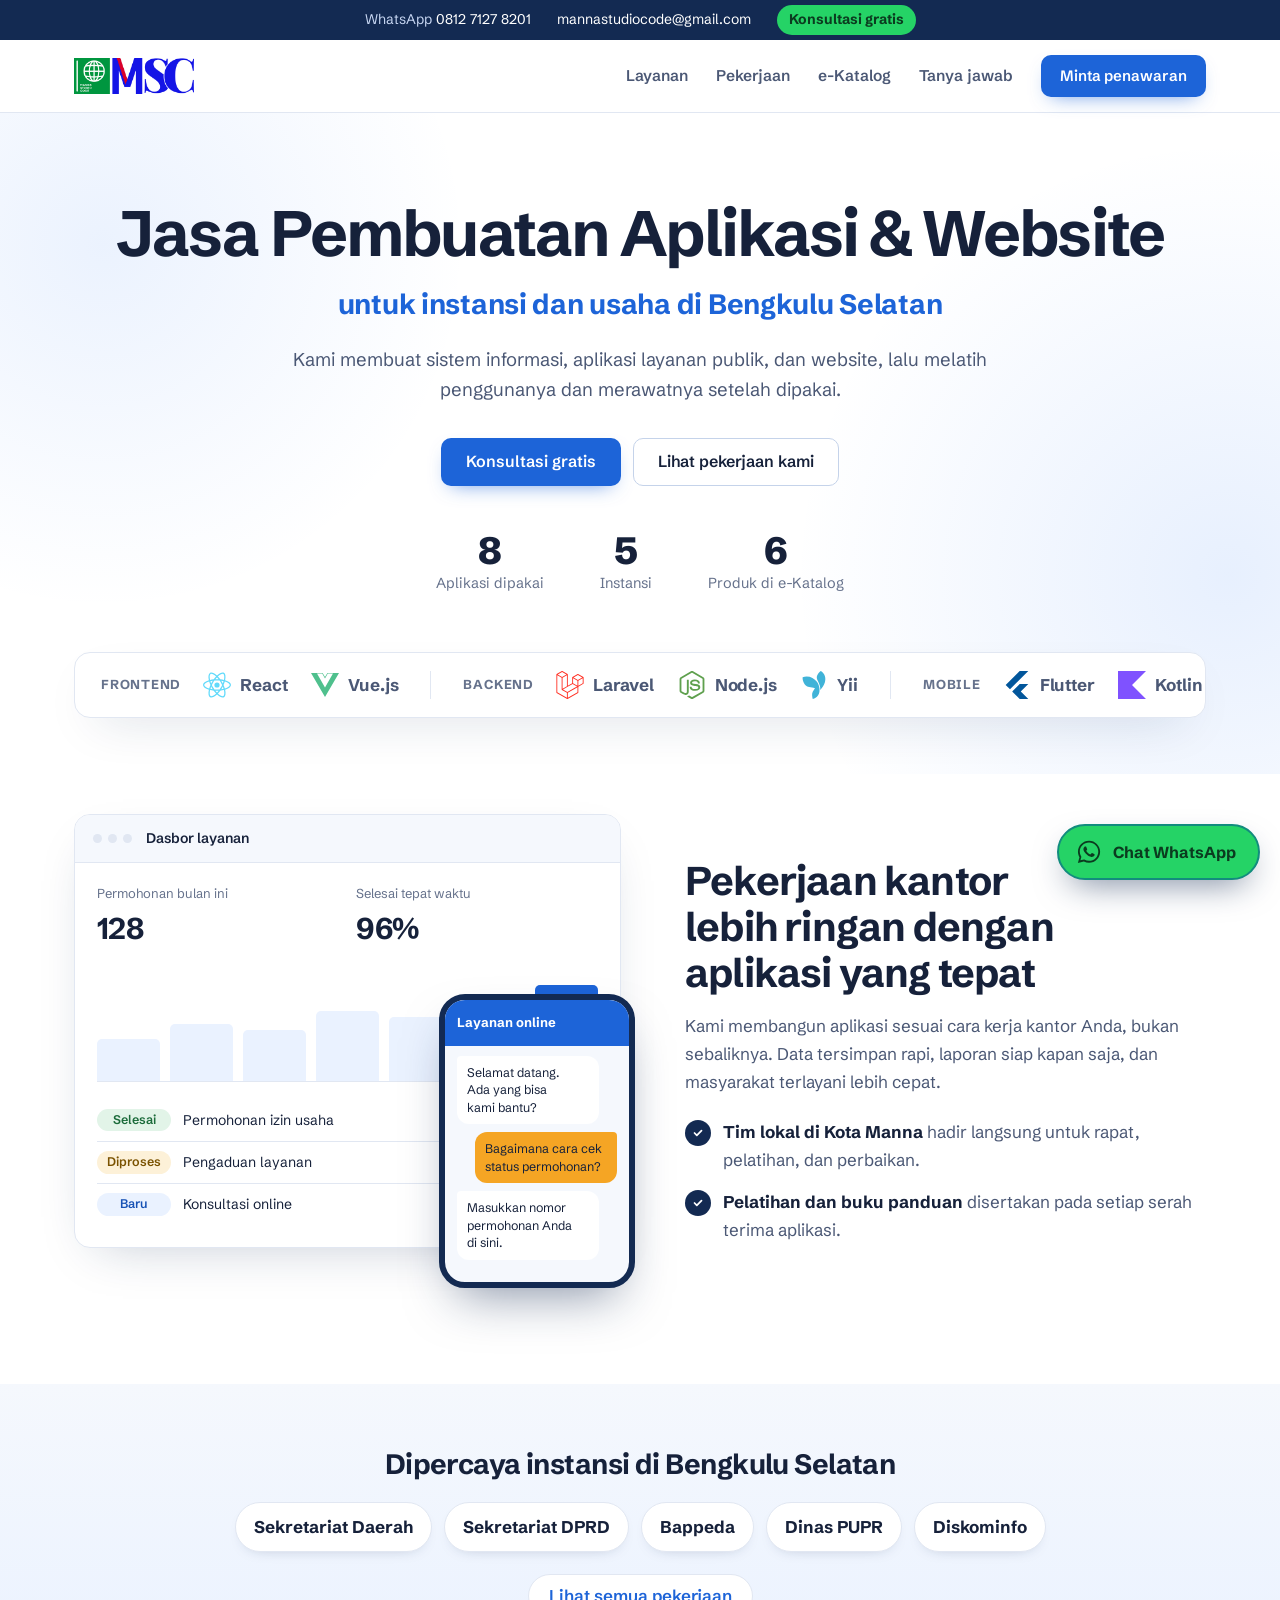
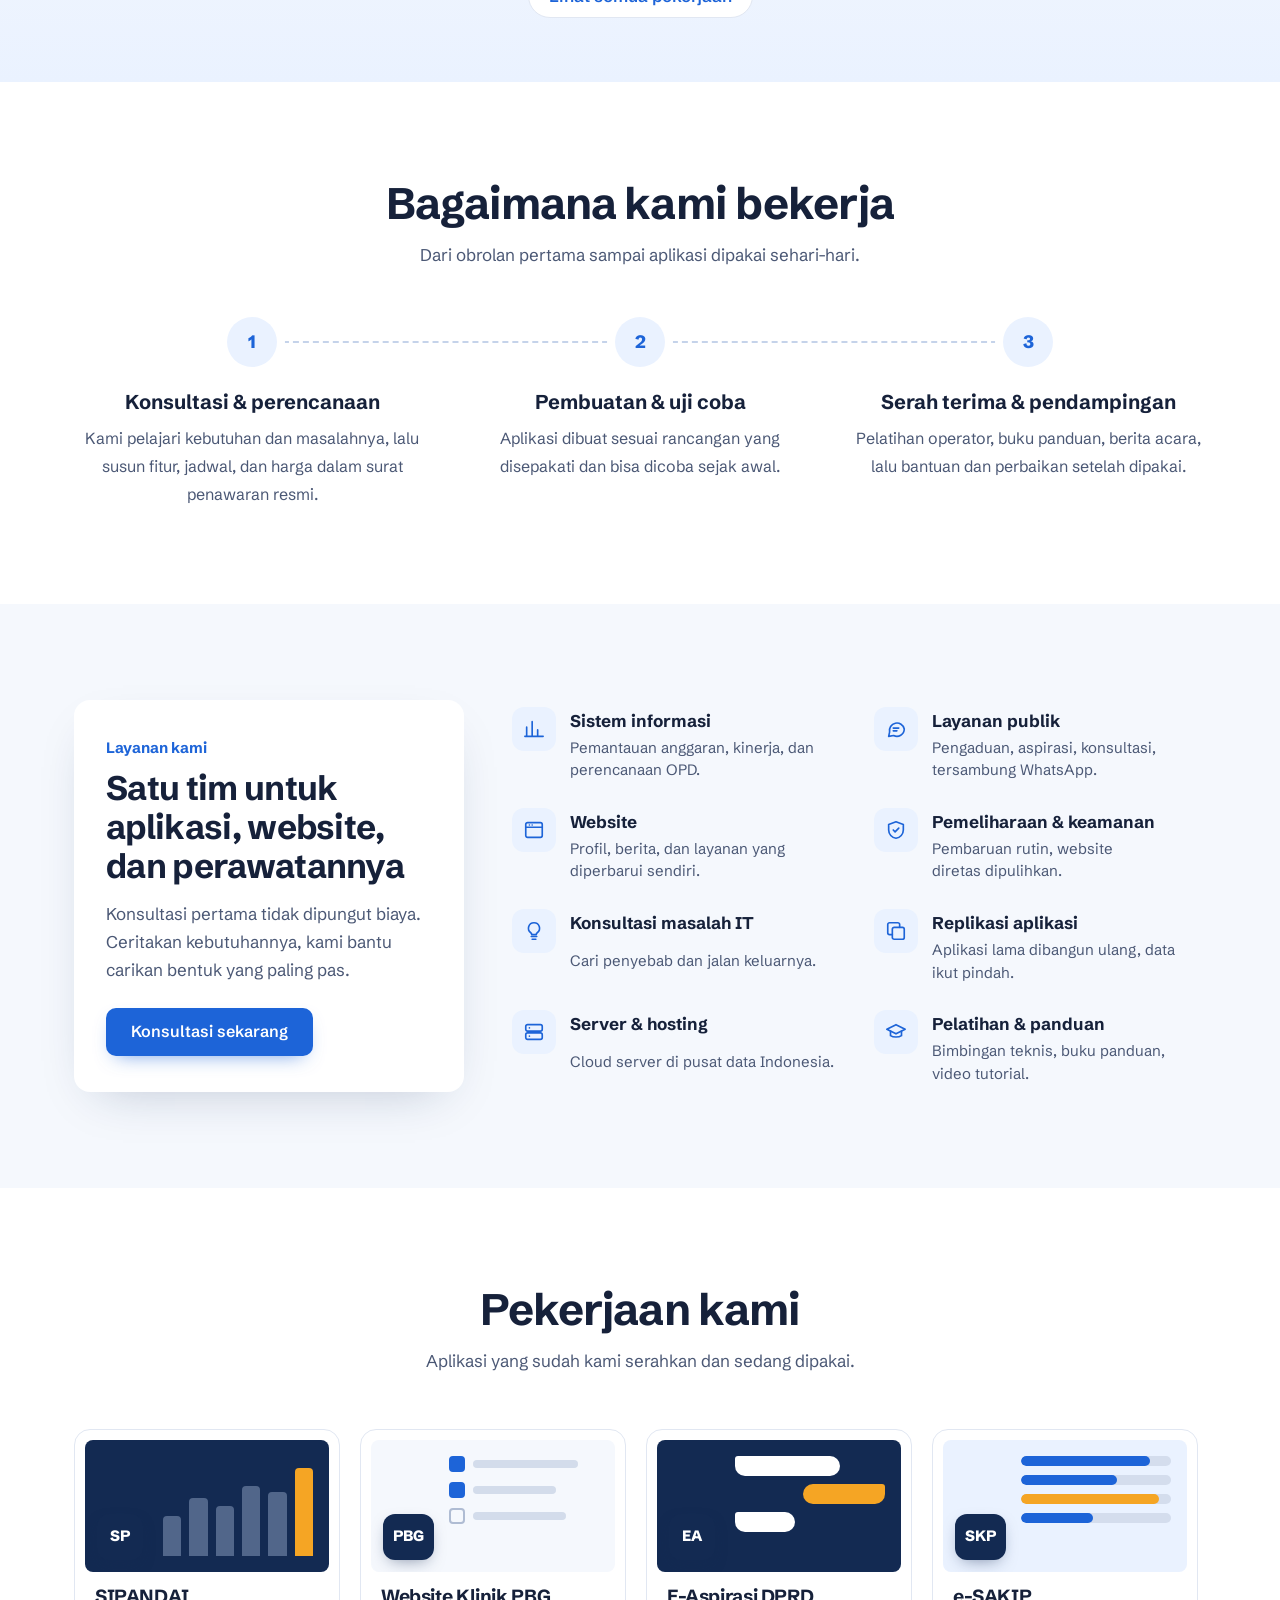
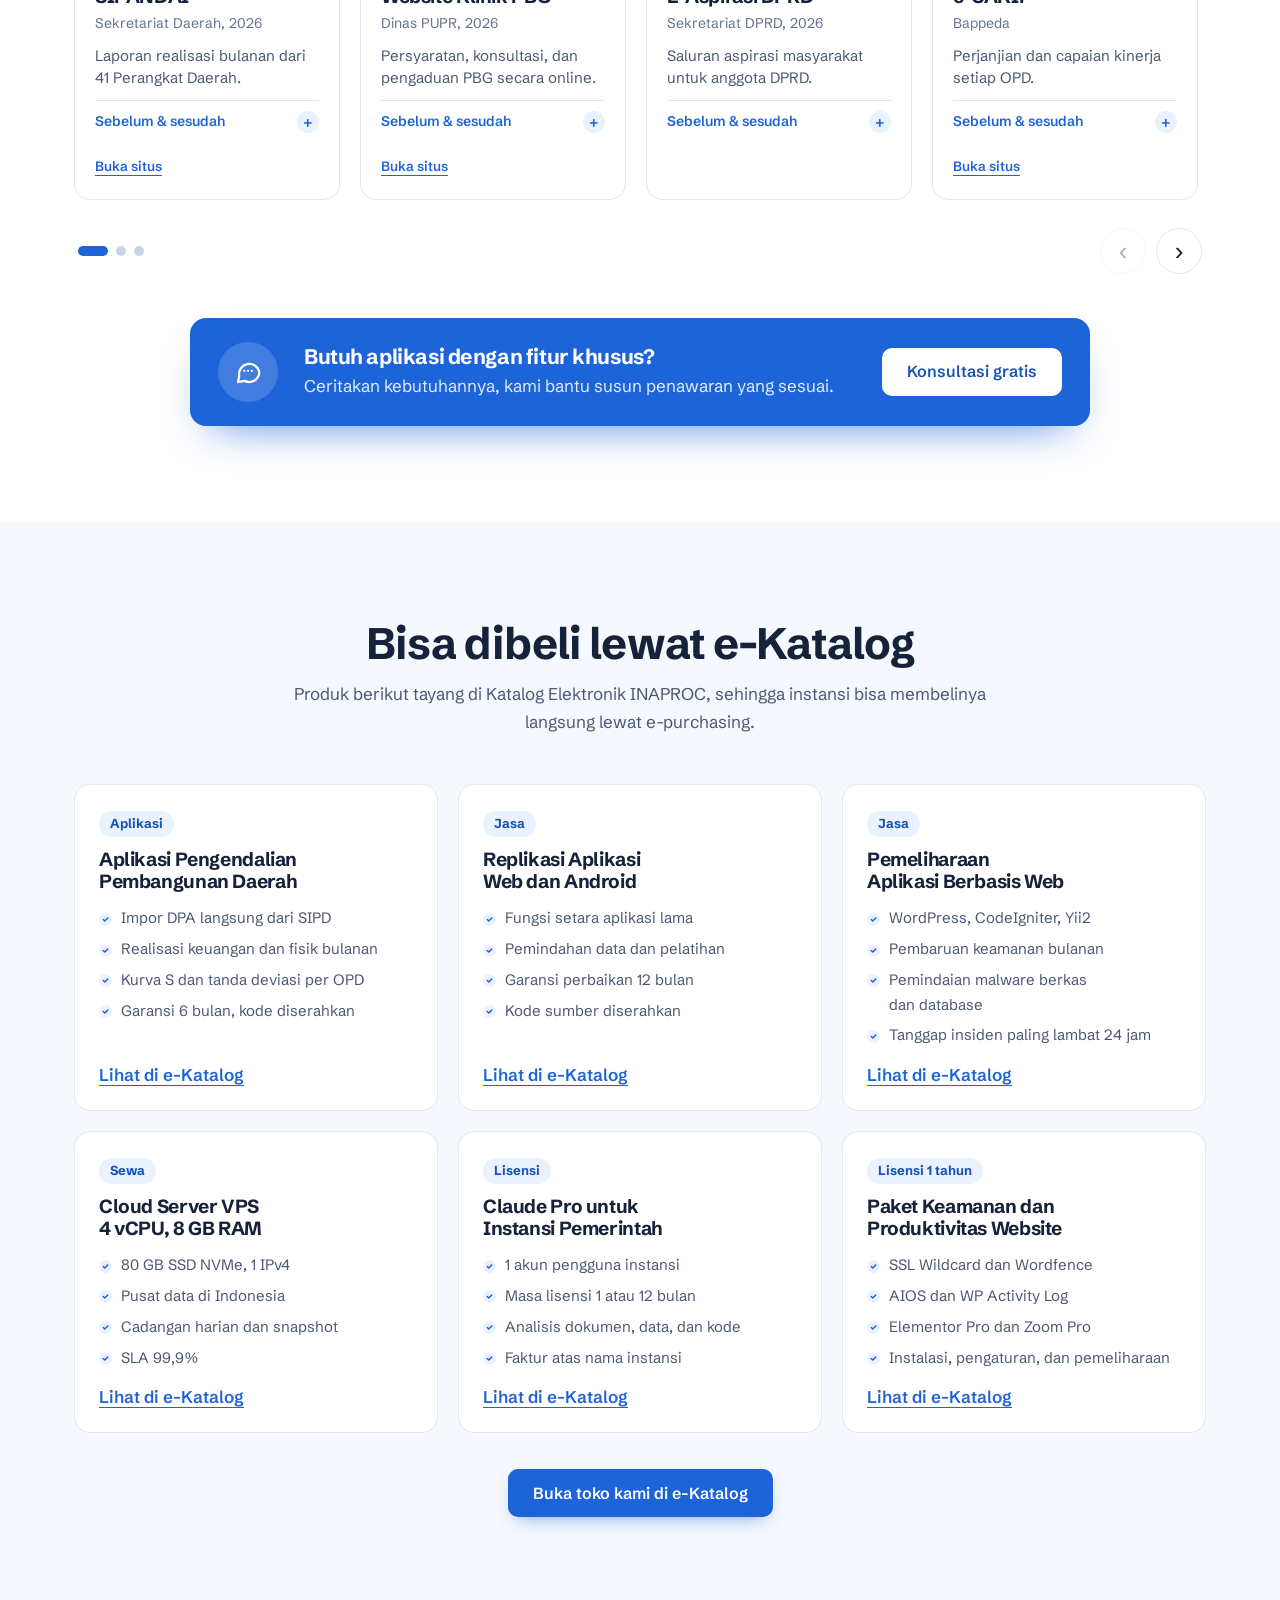
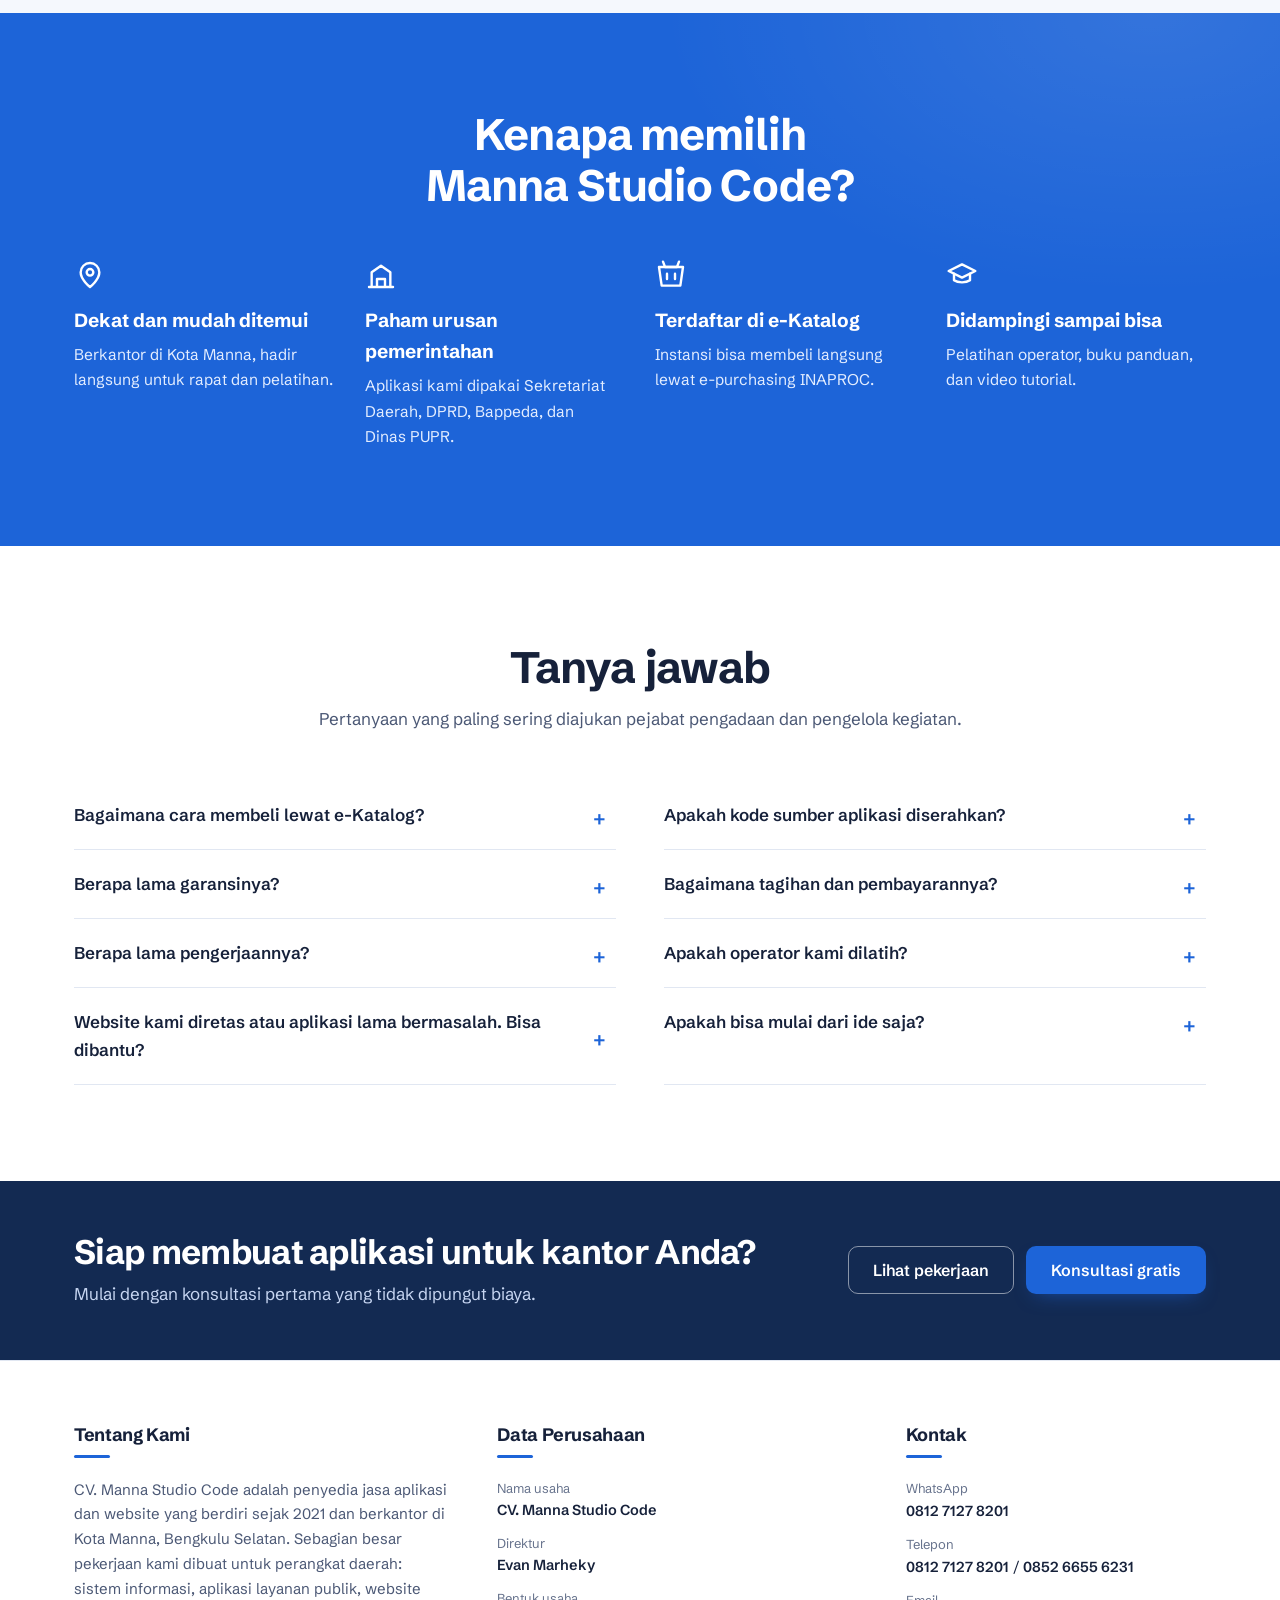
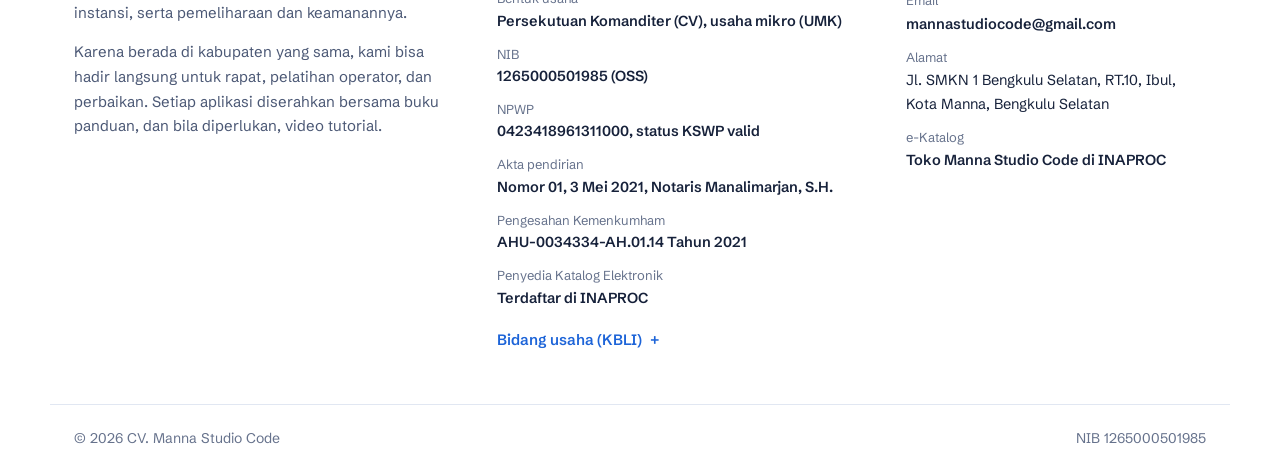
==== index.html @ 0a4e3dde "Carousel pekerjaan: titik penanda, tombol di bawah, geser otomatis Scrollbar disembunyikan; berhenti" ====
<!DOCTYPE html>
<html lang="id">
<head>
  <meta charset="utf-8">
  <meta name="viewport" content="width=device-width, initial-scale=1">
  <title>Jasa Aplikasi &amp; Website Bengkulu Selatan | Manna Studio Code</title>
  <meta name="description" content="Jasa pembuatan aplikasi, sistem informasi, dan website untuk instansi dan usaha di Bengkulu Selatan. Tim lokal Kota Manna, konsultasi pertama gratis.">
  <link rel="canonical" href="https://mannastudiocode-gif.github.io/manna-studio-code/">
  <meta name="theme-color" content="#FFFFFF">
  <link rel="icon" href="assets/msc-logo-400.png">
  <meta property="og:type" content="website">
  <meta property="og:locale" content="id_ID">
  <meta property="og:site_name" content="CV. Manna Studio Code">
  <meta property="og:title" content="Jasa Aplikasi &amp; Website Bengkulu Selatan | Manna Studio Code">
  <meta property="og:description" content="Aplikasi, sistem informasi, dan website untuk instansi dan usaha di Bengkulu Selatan. Konsultasi pertama gratis lewat WhatsApp.">
  <meta property="og:url" content="https://mannastudiocode-gif.github.io/manna-studio-code/">
  <meta property="og:image" content="https://mannastudiocode-gif.github.io/manna-studio-code/assets/msc-logo-og.png">
  <meta property="og:image:width" content="1200">
  <meta property="og:image:height" content="630">
  <meta name="twitter:card" content="summary_large_image">
  <script type="application/ld+json">
  {
    "@context": "https://schema.org",
    "@type": "ProfessionalService",
    "name": "CV. Manna Studio Code",
    "description": "Jasa pembuatan aplikasi, sistem informasi, dan website untuk instansi dan usaha.",
    "url": "https://mannastudiocode-gif.github.io/manna-studio-code/",
    "logo": "https://mannastudiocode-gif.github.io/manna-studio-code/assets/msc-logo-400.png",
    "image": "https://mannastudiocode-gif.github.io/manna-studio-code/assets/msc-logo-og.png",
    "telephone": ["+62-812-7127-8201", "+62-852-6655-6231"],
    "email": "mannastudiocode@gmail.com",
    "address": {
      "@type": "PostalAddress",
      "streetAddress": "Jl. SMKN 1 Bengkulu Selatan, RT.10, Ibul",
      "addressLocality": "Kota Manna",
      "addressRegion": "Bengkulu",
      "addressCountry": "ID"
    },
    "areaServed": [
      { "@type": "AdministrativeArea", "name": "Kabupaten Bengkulu Selatan" },
      { "@type": "AdministrativeArea", "name": "Provinsi Bengkulu" }
    ],
    "knowsAbout": ["Sistem informasi pemerintahan", "Aplikasi layanan publik", "Pembuatan website"],
    "sameAs": ["https://katalog.inaproc.id/manna-studio-code"]
  }
  </script>
  <link rel="preconnect" href="https://fonts.googleapis.com">
  <link rel="preconnect" href="https://fonts.gstatic.com" crossorigin>
  <link href="https://fonts.googleapis.com/css2?family=Schibsted+Grotesk:wght@400;500;600;700;800&display=swap" rel="stylesheet">
  <link rel="stylesheet" href="css/site.css">
</head>
<body>
</head>
<body>
<a class="skip" href="#isi">Langsung ke isi</a>

<!-- Bilah atas -->
<div class="bilah">
  <div class="wrap bilah-in">
    <span>WhatsApp <a href="https://wa.me/6281271278201" target="_blank" rel="noopener">0812 7127 8201</a></span>
    <span class="bilah-email"><a href="mailto:mannastudiocode@gmail.com">mannastudiocode@gmail.com</a></span>
    <a class="bilah-cta ajak-wa" href="https://wa.me/6281271278201" target="_blank" rel="noopener">Konsultasi gratis</a>
  </div>
</div>

<header class="nav">
  <div class="wrap nav-in">
    <a href="#" class="brand" aria-label="Manna Studio Code, ke atas">
      <img src="assets/msc-logo-400.png" alt="" width="400" height="120" fetchpriority="high">
    </a>
    <button class="menu-btn" aria-label="Buka menu" aria-expanded="false">Menu</button>
    <nav class="links" aria-label="Utama">
      <a href="#layanan">Layanan</a>
      <a href="#pekerjaan">Pekerjaan</a>
      <a href="#katalog">e-Katalog</a>
      <a href="#tanya-jawab">Tanya jawab</a>
      <a href="https://wa.me/6281271278201" target="_blank" rel="noopener" class="btn btn-biru btn-kecil ajak-wa">Minta penawaran</a>
    </nav>
  </div>
</header>

<main id="isi">
  <!-- Pembuka -->
  <section class="hero">
    <div class="wrap hero-in">
      <h1>Jasa Pembuatan Aplikasi &amp; Website</h1>
      <p class="hero-sub">untuk instansi dan usaha di Bengkulu Selatan</p>
      <p class="lead">Kami membuat sistem informasi, aplikasi layanan publik, dan website, lalu melatih penggunanya dan merawatnya setelah dipakai.</p>
      <div class="cta">
        <a class="btn btn-biru ajak-wa" href="https://wa.me/6281271278201" target="_blank" rel="noopener">Konsultasi gratis</a>
        <a class="btn btn-garis" href="#pekerjaan">Lihat pekerjaan kami</a>
      </div>
      <dl class="angka" id="angka" aria-label="Ringkasan pekerjaan"></dl>
    </div>
    <div class="wrap">
      <div class="teknologi" aria-label="Teknologi yang kami pakai">
        <div class="tek-grup">
          <p>Frontend</p>
          <ul><li><svg viewBox="0 0 24 24" aria-hidden="true" fill="#61DAFB"><path d="M14.23 12.004a2.236 2.236 0 0 1-2.235 2.236 2.236 2.236 0 0 1-2.236-2.236 2.236 2.236 0 0 1 2.235-2.236 2.236 2.236 0 0 1 2.236 2.236zm2.648-10.69c-1.346 0-3.107.96-4.888 2.622-1.78-1.653-3.542-2.602-4.887-2.602-.41 0-.783.093-1.106.278-1.375.793-1.683 3.264-.973 6.365C1.98 8.917 0 10.42 0 12.004c0 1.59 1.99 3.097 5.043 4.03-.704 3.113-.39 5.588.988 6.38.32.187.69.275 1.102.275 1.345 0 3.107-.96 4.888-2.624 1.78 1.654 3.542 2.603 4.887 2.603.41 0 .783-.09 1.106-.275 1.374-.792 1.683-3.263.973-6.365C22.02 15.096 24 13.59 24 12.004c0-1.59-1.99-3.097-5.043-4.032.704-3.11.39-5.587-.988-6.38-.318-.184-.688-.277-1.092-.278zm-.005 1.09v.006c.225 0 .406.044.558.127.666.382.955 1.835.73 3.704-.054.46-.142.945-.25 1.44-.96-.236-2.006-.417-3.107-.534-.66-.905-1.345-1.727-2.035-2.447 1.592-1.48 3.087-2.292 4.105-2.295zm-9.77.02c1.012 0 2.514.808 4.11 2.28-.686.72-1.37 1.537-2.02 2.442-1.107.117-2.154.298-3.113.538-.112-.49-.195-.964-.254-1.42-.23-1.868.054-3.32.714-3.707.19-.09.4-.127.563-.132zm4.882 3.05c.455.468.91.992 1.36 1.564-.44-.02-.89-.034-1.345-.034-.46 0-.915.01-1.36.034.44-.572.895-1.096 1.345-1.565zM12 8.1c.74 0 1.477.034 2.202.093.406.582.802 1.203 1.183 1.86.372.64.71 1.29 1.018 1.946-.308.655-.646 1.31-1.013 1.95-.38.66-.773 1.288-1.18 1.87-.728.063-1.466.098-2.21.098-.74 0-1.477-.035-2.202-.093-.406-.582-.802-1.204-1.183-1.86-.372-.64-.71-1.29-1.018-1.946.303-.657.646-1.313 1.013-1.954.38-.66.773-1.286 1.18-1.868.728-.064 1.466-.098 2.21-.098zm-3.635.254c-.24.377-.48.763-.704 1.16-.225.39-.435.782-.635 1.174-.265-.656-.49-1.31-.676-1.947.64-.15 1.315-.283 2.015-.386zm7.26 0c.695.103 1.365.23 2.006.387-.18.632-.405 1.282-.66 1.933-.2-.39-.41-.783-.64-1.174-.225-.392-.465-.774-.705-1.146zm3.063.675c.484.15.944.317 1.375.498 1.732.74 2.852 1.708 2.852 2.476-.005.768-1.125 1.74-2.857 2.475-.42.18-.88.342-1.355.493-.28-.958-.646-1.956-1.1-2.98.45-1.017.81-2.01 1.085-2.964zm-13.395.004c.278.96.645 1.957 1.1 2.98-.45 1.017-.812 2.01-1.086 2.964-.484-.15-.944-.318-1.37-.5-1.732-.737-2.852-1.706-2.852-2.474 0-.768 1.12-1.742 2.852-2.476.42-.18.88-.342 1.356-.494zm11.678 4.28c.265.657.49 1.312.676 1.948-.64.157-1.316.29-2.016.39.24-.375.48-.762.705-1.158.225-.39.435-.788.636-1.18zm-9.945.02c.2.392.41.783.64 1.175.23.39.465.772.705 1.143-.695-.102-1.365-.23-2.006-.386.18-.63.406-1.282.66-1.933zM17.92 16.32c.112.493.2.968.254 1.423.23 1.868-.054 3.32-.714 3.708-.147.09-.338.128-.563.128-1.012 0-2.514-.807-4.11-2.28.686-.72 1.37-1.536 2.02-2.44 1.107-.118 2.154-.3 3.113-.54zm-11.83.01c.96.234 2.006.415 3.107.532.66.905 1.345 1.727 2.035 2.446-1.595 1.483-3.092 2.295-4.11 2.295-.22-.005-.406-.05-.553-.132-.666-.38-.955-1.834-.73-3.703.054-.46.142-.944.25-1.438zm4.56.64c.44.02.89.034 1.345.034.46 0 .915-.01 1.36-.034-.44.572-.895 1.095-1.345 1.565-.455-.47-.91-.993-1.36-1.565z"/></svg><span>React</span></li><li><svg viewBox="0 0 24 24" aria-hidden="true" fill="#4FC08D"><path d="M24,1.61H14.06L12,5.16,9.94,1.61H0L12,22.39ZM12,14.08,5.16,2.23H9.59L12,6.41l2.41-4.18h4.43Z"/></svg><span>Vue.js</span></li></ul>
        </div>
        <div class="tek-grup">
          <p>Backend</p>
          <ul><li><svg viewBox="0 0 24 24" aria-hidden="true" fill="#FF2D20"><path d="M23.642 5.43a.364.364 0 01.014.1v5.149c0 .135-.073.26-.189.326l-4.323 2.49v4.934a.378.378 0 01-.188.326L9.93 23.949a.316.316 0 01-.066.027c-.008.002-.016.008-.024.01a.348.348 0 01-.192 0c-.011-.002-.02-.008-.03-.012-.02-.008-.042-.014-.062-.025L.533 18.755a.376.376 0 01-.189-.326V2.974c0-.033.005-.066.014-.098.003-.012.01-.02.014-.032a.369.369 0 01.023-.058c.004-.013.015-.022.023-.033l.033-.045c.012-.01.025-.018.037-.027.014-.012.027-.024.041-.034H.53L5.043.05a.375.375 0 01.375 0L9.93 2.647h.002c.015.01.027.021.04.033l.038.027c.013.014.02.03.033.045.008.011.02.021.025.033.01.02.017.038.024.058.003.011.01.021.013.032.01.031.014.064.014.098v9.652l3.76-2.164V5.527c0-.033.004-.066.013-.098.003-.01.01-.02.013-.032a.487.487 0 01.024-.059c.007-.012.018-.02.025-.033.012-.015.021-.03.033-.043.012-.012.025-.02.037-.028.014-.01.026-.023.041-.032h.001l4.513-2.598a.375.375 0 01.375 0l4.513 2.598c.016.01.027.021.042.031.012.01.025.018.036.028.013.014.022.03.034.044.008.012.019.021.024.033.011.02.018.04.024.06.006.01.012.021.015.032zm-.74 5.032V6.179l-1.578.908-2.182 1.256v4.283zm-4.51 7.75v-4.287l-2.147 1.225-6.126 3.498v4.325zM1.093 3.624v14.588l8.273 4.761v-4.325l-4.322-2.445-.002-.003H5.04c-.014-.01-.025-.021-.04-.031-.011-.01-.024-.018-.035-.027l-.001-.002c-.013-.012-.021-.025-.031-.04-.01-.011-.021-.022-.028-.036h-.002c-.008-.014-.013-.031-.02-.047-.006-.016-.014-.027-.018-.043a.49.49 0 01-.008-.057c-.002-.014-.006-.027-.006-.041V5.789l-2.18-1.257zM5.23.81L1.47 2.974l3.76 2.164 3.758-2.164zm1.956 13.505l2.182-1.256V3.624l-1.58.91-2.182 1.255v9.435zm11.581-10.95l-3.76 2.163 3.76 2.163 3.759-2.164zm-.376 4.978L16.21 7.087 14.63 6.18v4.283l2.182 1.256 1.58.908zm-8.65 9.654l5.514-3.148 2.756-1.572-3.757-2.163-4.323 2.489-3.941 2.27z"/></svg><span>Laravel</span></li><li><svg viewBox="0 0 24 24" aria-hidden="true" fill="#5FA04E"><path d="M11.998,24c-0.321,0-0.641-0.084-0.922-0.247l-2.936-1.737c-0.438-0.245-0.224-0.332-0.08-0.383 c0.585-0.203,0.703-0.25,1.328-0.604c0.065-0.037,0.151-0.023,0.218,0.017l2.256,1.339c0.082,0.045,0.197,0.045,0.272,0l8.795-5.076 c0.082-0.047,0.134-0.141,0.134-0.238V6.921c0-0.099-0.053-0.192-0.137-0.242l-8.791-5.072c-0.081-0.047-0.189-0.047-0.271,0 L3.075,6.68C2.99,6.729,2.936,6.825,2.936,6.921v10.15c0,0.097,0.054,0.189,0.139,0.235l2.409,1.392 c1.307,0.654,2.108-0.116,2.108-0.89V7.787c0-0.142,0.114-0.253,0.256-0.253h1.115c0.139,0,0.255,0.112,0.255,0.253v10.021 c0,1.745-0.95,2.745-2.604,2.745c-0.508,0-0.909,0-2.026-0.551L2.28,18.675c-0.57-0.329-0.922-0.945-0.922-1.604V6.921 c0-0.659,0.353-1.275,0.922-1.603l8.795-5.082c0.557-0.315,1.296-0.315,1.848,0l8.794,5.082c0.57,0.329,0.924,0.944,0.924,1.603 v10.15c0,0.659-0.354,1.273-0.924,1.604l-8.794,5.078C12.643,23.916,12.324,24,11.998,24z M19.099,13.993 c0-1.9-1.284-2.406-3.987-2.763c-2.731-0.361-3.009-0.548-3.009-1.187c0-0.528,0.235-1.233,2.258-1.233 c1.807,0,2.473,0.389,2.747,1.607c0.024,0.115,0.129,0.199,0.247,0.199h1.141c0.071,0,0.138-0.031,0.186-0.081 c0.048-0.054,0.074-0.123,0.067-0.196c-0.177-2.098-1.571-3.076-4.388-3.076c-2.508,0-4.004,1.058-4.004,2.833 c0,1.925,1.488,2.457,3.895,2.695c2.88,0.282,3.103,0.703,3.103,1.269c0,0.983-0.789,1.402-2.642,1.402 c-2.327,0-2.839-0.584-3.011-1.742c-0.02-0.124-0.126-0.215-0.253-0.215h-1.137c-0.141,0-0.254,0.112-0.254,0.253 c0,1.482,0.806,3.248,4.655,3.248C17.501,17.007,19.099,15.91,19.099,13.993z"/></svg><span>Node.js</span></li><li><svg viewBox="0 0 24 24" aria-hidden="true" fill="#40B3D8"><path d="M17.8797 0c-.8433.5448-1.8054 1.509-2.3626 2.3403-1.1685 1.7424-1.4392 2.9943-.8005 4.8628.2165.6336.5761 1.2934.8362 1.873 1.0218 2.2778 2.0625 4.3279 1.8107 7.285 2.1603-2.7611 3.0147-3.8864 3.9253-6.57C22.54 6.1032 21.282 2.1322 17.8798 0M5.6417 4.6556c-1.1433.01-2.2877.2206-3.3819.6593-.2107 2.6576 1.0216 7.2303 5.5165 8.5057 1.8172.559 3.2721.4139 5.0555.8988v.0002c-.5755 1.016-1.4105 1.988-1.9082 2.9732-.4934.9764-.585 1.9434-.5391 3.0428.0462 1.1054.3017 2.1896.547 3.2644.9242-.1994 1.7287-.5405 2.4247-.9767 1.8315-1.1483 2.9383-2.9849 3.2528-4.9635 0 0 .0085-.0674.0153-.1245 0 .0057.0005.0114.0003.0171l.0054-.0617c.0003-.0049.0007-.004.001-.009.0055-.0583.0089-.1053.0137-.1605.0108-.123.0218-.2471.03-.3564.0023-.0285.0035-.0521.0055-.0797.0085-.1166.0171-.2335.023-.3358l.0014-.0338.0003-.003c.0006-.0115.0006-.0204.0013-.0318a15 15 0 0 0 .0147-.34c.003-.1062.005-.2063.0052-.2979l-.0002-.0115v-.0058a9 9 0 0 0-.0139-.5081c-.0088-.158-.0207-.3053-.0325-.4612-.081-1.0689-.2939-1.9498-.5285-2.6617a12 12 0 0 0-.1782-.5023v-.0002c-.179-.4714-.3545-.8502-.4805-1.1447a7.4 7.4 0 0 0-.2747-.5688 10 10 0 0 0-.1423-.2573c-.233-.407-.4347-.6938-.435-.6931l-.1231-.1832c-2.0257-2.8436-5.4458-4.6194-8.8755-4.5893"/></svg><span>Yii</span></li></ul>
        </div>
        <div class="tek-grup">
          <p>Mobile</p>
          <ul><li><svg viewBox="0 0 24 24" aria-hidden="true" fill="#02569B"><path d="M14.314 0L2.3 12 6 15.7 21.684.013h-7.357zm.014 11.072L7.857 17.53l6.47 6.47H21.7l-6.46-6.468 6.46-6.46h-7.37z"/></svg><span>Flutter</span></li><li><svg viewBox="0 0 24 24" aria-hidden="true" fill="#7F52FF"><path d="M24 24H0V0h24L12 12Z"/></svg><span>Kotlin</span></li></ul>
        </div>
      </div>
    </div>
  </section>

  <!-- Pengantar dua kolom -->
  <section class="sec pengantar">
    <div class="wrap pengantar-in">
      <figure class="ilus" aria-label="Ilustrasi tampilan aplikasi: dasbor di komputer dan layanan percakapan di ponsel">
        <div class="layar" aria-hidden="true">
          <div class="layar-atas"><span class="titik3"><i></i><i></i><i></i></span><span>Dasbor layanan</span></div>
          <div class="layar-isi">
            <div class="mini-angka">
              <div><small>Permohonan bulan ini</small><b>128</b></div>
              <div><small>Selesai tepat waktu</small><b>96%</b></div>
            </div>
            <div class="batang"><span style="--h:38%"></span><span style="--h:52%"></span><span style="--h:46%"></span><span style="--h:64%"></span><span style="--h:58%"></span><span style="--h:76%"></span><span class="aktif" style="--h:88%"></span></div>
            <ul class="daftar">
              <li><em class="ok">Selesai</em><span>Permohonan izin usaha</span></li>
              <li><em class="proses">Diproses</em><span>Pengaduan layanan</span></li>
              <li><em class="baru">Baru</em><span>Konsultasi online</span></li>
            </ul>
          </div>
        </div>
        <div class="hp" aria-hidden="true">
          <div class="hp-atas">Layanan online</div>
          <p class="gel gel-kiri">Selamat datang. Ada yang bisa kami bantu?</p>
          <p class="gel gel-kanan">Bagaimana cara cek status permohonan?</p>
          <p class="gel gel-kiri">Masukkan nomor permohonan Anda di sini.</p>
        </div>
      </figure>
      <div>
        <h2>Pekerjaan kantor lebih ringan dengan aplikasi yang tepat</h2>
        <p>Kami membangun aplikasi sesuai cara kerja kantor Anda, bukan sebaliknya. Data tersimpan rapi, laporan siap kapan saja, dan masyarakat terlayani lebih cepat.</p>
        <ul class="centang">
          <li><b>Tim lokal di Kota Manna</b> hadir langsung untuk rapat, pelatihan, dan perbaikan.</li>
          <li><b>Pelatihan dan buku panduan</b> disertakan pada setiap serah terima aplikasi.</li>
        </ul>
      </div>
    </div>
  </section>

  <!-- Klien -->
  <section class="klien" aria-labelledby="klien-judul">
    <div class="wrap klien-in">
      <h2 id="klien-judul">Dipercaya instansi di Bengkulu Selatan</h2>
      <ul id="klien-list"><li>Memuat…</li></ul>
      <a class="pil-tautan" href="#pekerjaan">Lihat semua pekerjaan</a>
    </div>
  </section>

  <!-- Proses -->
  <section class="sec">
    <div class="wrap">
      <div class="judul-tengah">
        <h2>Bagaimana kami bekerja</h2>
        <p>Dari obrolan pertama sampai aplikasi dipakai sehari-hari.</p>
      </div>
      <ol class="langkah">
        <li><b>Konsultasi &amp; perencanaan</b><span>Kami pelajari kebutuhan dan masalahnya, lalu susun fitur, jadwal, dan harga dalam surat penawaran resmi.</span></li>
        <li><b>Pembuatan &amp; uji coba</b><span>Aplikasi dibuat sesuai rancangan yang disepakati dan bisa dicoba sejak awal.</span></li>
        <li><b>Serah terima &amp; pendampingan</b><span>Pelatihan operator, buku panduan, berita acara, lalu bantuan dan perbaikan setelah dipakai.</span></li>
      </ol>
    </div>
  </section>

  <!-- Layanan -->
  <section id="layanan" class="sec sec-kabut">
    <div class="wrap layanan-in">
      <div class="layanan-kartu">
        <p class="kecil">Layanan kami</p>
        <h2>Satu tim untuk aplikasi, website, dan perawatannya</h2>
        <p>Konsultasi pertama tidak dipungut biaya. Ceritakan kebutuhannya, kami bantu carikan bentuk yang paling pas.</p>
        <a class="btn btn-biru ajak-wa" href="https://wa.me/6281271278201" target="_blank" rel="noopener">Konsultasi sekarang</a>
      </div>
      <ul class="layanan-grid">
        <li><span class="ikon"><svg viewBox="0 0 24 24" fill="none" stroke="currentColor" stroke-width="1.8" stroke-linecap="round" stroke-linejoin="round" aria-hidden="true"><path d="M4 20V10M10 20V4M16 20v-7M22 20H2"/></svg></span><b>Sistem informasi</b><span>Pemantauan anggaran, kinerja, dan perencanaan OPD.</span></li>
        <li><span class="ikon"><svg viewBox="0 0 24 24" fill="none" stroke="currentColor" stroke-width="1.8" stroke-linecap="round" stroke-linejoin="round" aria-hidden="true"><path d="M21 12a8 8 0 0 1-11.6 7.1L4 20l1-4.6A8 8 0 1 1 21 12z"/><path d="M9 11h6M9 14h4"/></svg></span><b>Layanan publik</b><span>Pengaduan, aspirasi, konsultasi, tersambung WhatsApp.</span></li>
        <li><span class="ikon"><svg viewBox="0 0 24 24" fill="none" stroke="currentColor" stroke-width="1.8" stroke-linecap="round" stroke-linejoin="round" aria-hidden="true"><rect x="3" y="4" width="18" height="16" rx="2"/><path d="M3 9h18M7 6.5h.01M10 6.5h.01"/></svg></span><b>Website</b><span>Profil, berita, dan layanan yang diperbarui sendiri.</span></li>
        <li><span class="ikon"><svg viewBox="0 0 24 24" fill="none" stroke="currentColor" stroke-width="1.8" stroke-linecap="round" stroke-linejoin="round" aria-hidden="true"><path d="M12 3l8 3v6c0 4.6-3.4 8.3-8 9-4.6-.7-8-4.4-8-9V6z"/><path d="M9 12l2 2 4-4"/></svg></span><b>Pemeliharaan &amp; keamanan</b><span>Pembaruan rutin, website diretas dipulihkan.</span></li>
        <li><span class="ikon"><svg viewBox="0 0 24 24" fill="none" stroke="currentColor" stroke-width="1.8" stroke-linecap="round" stroke-linejoin="round" aria-hidden="true"><path d="M9 18h6M10 21h4"/><path d="M12 3a6 6 0 0 0-3.5 10.9c.6.4 1 1.1 1 1.9V16h5v-.2c0-.8.4-1.5 1-1.9A6 6 0 0 0 12 3z"/></svg></span><b>Konsultasi masalah IT</b><span>Cari penyebab dan jalan keluarnya.</span></li>
        <li><span class="ikon"><svg viewBox="0 0 24 24" fill="none" stroke="currentColor" stroke-width="1.8" stroke-linecap="round" stroke-linejoin="round" aria-hidden="true"><rect x="8" y="8" width="13" height="13" rx="2"/><path d="M16 8V5a2 2 0 0 0-2-2H5a2 2 0 0 0-2 2v9a2 2 0 0 0 2 2h3"/></svg></span><b>Replikasi aplikasi</b><span>Aplikasi lama dibangun ulang, data ikut pindah.</span></li>
        <li><span class="ikon"><svg viewBox="0 0 24 24" fill="none" stroke="currentColor" stroke-width="1.8" stroke-linecap="round" stroke-linejoin="round" aria-hidden="true"><rect x="3" y="4" width="18" height="7" rx="2"/><rect x="3" y="13" width="18" height="7" rx="2"/><path d="M7 7.5h.01M7 16.5h.01"/></svg></span><b>Server &amp; hosting</b><span>Cloud server di pusat data Indonesia.</span></li>
        <li><span class="ikon"><svg viewBox="0 0 24 24" fill="none" stroke="currentColor" stroke-width="1.8" stroke-linecap="round" stroke-linejoin="round" aria-hidden="true"><path d="M2 9l10-5 10 5-10 5z"/><path d="M6 11v5c3 2 9 2 12 0v-5"/></svg></span><b>Pelatihan &amp; panduan</b><span>Bimbingan teknis, buku panduan, video tutorial.</span></li>
      </ul>
    </div>
  </section>

  <!-- Pekerjaan -->
  <section id="pekerjaan" class="sec">
    <div class="wrap">
      <div class="judul-tengah">
        <h2>Pekerjaan kami</h2>
        <p>Aplikasi yang sudah kami serahkan dan sedang dipakai.</p>
      </div>
      <div class="geser" aria-roledescription="carousel" aria-label="Pekerjaan kami">
        <div class="porto" id="porto-list" tabindex="0" aria-label="Daftar pekerjaan, bisa digeser"><p class="muted">Memuat…</p></div>
        <div class="geser-kendali">
          <div class="geser-titik" role="group" aria-label="Pilih halaman"></div>
          <div class="geser-tombol">
            <button type="button" class="geser-btn geser-kiri" aria-label="Pekerjaan sebelumnya" disabled>‹</button>
            <button type="button" class="geser-btn geser-kanan" aria-label="Pekerjaan berikutnya">›</button>
          </div>
        </div>
      </div>

      <div class="ajak-kotak">
        <span class="ajak-ikon" aria-hidden="true"><svg viewBox="0 0 24 24" fill="none" stroke="currentColor" stroke-width="1.8" stroke-linecap="round" stroke-linejoin="round"><path d="M21 12a8 8 0 0 1-11.6 7.1L4 20l1-4.6A8 8 0 1 1 21 12z"/><path d="M9 11h.01M12 11h.01M15 11h.01"/></svg></span>
        <div>
          <h3>Butuh aplikasi dengan fitur khusus?</h3>
          <p>Ceritakan kebutuhannya, kami bantu susun penawaran yang sesuai.</p>
        </div>
        <a class="btn btn-putih ajak-wa" href="https://wa.me/6281271278201" target="_blank" rel="noopener">Konsultasi gratis</a>
      </div>
    </div>
  </section>

  <!-- e-Katalog -->
  <section id="katalog" class="sec sec-kabut">
    <div class="wrap">
      <div class="judul-tengah">
        <h2>Bisa dibeli lewat e-Katalog</h2>
        <p>Produk berikut tayang di Katalog Elektronik INAPROC, sehingga instansi bisa membelinya langsung lewat e-purchasing.</p>
      </div>
      <div id="katalog-list" class="katalog"><p class="muted">Memuat…</p></div>
      <p class="katalog-cari"><a class="btn btn-biru" href="https://katalog.inaproc.id/manna-studio-code" target="_blank" rel="noopener">Buka toko kami di e-Katalog</a></p>
    </div>
  </section>

  <!-- Keunggulan -->
  <section class="unggul" aria-labelledby="unggul-judul">
    <div class="wrap">
      <div class="judul-tengah">
        <h2 id="unggul-judul">Kenapa memilih Manna Studio Code?</h2>
      </div>
      <ul class="unggul-grid">
        <li><svg viewBox="0 0 24 24" fill="none" stroke="currentColor" stroke-width="1.8" stroke-linecap="round" stroke-linejoin="round" aria-hidden="true"><path d="M12 21s-7-5.4-7-11a7 7 0 0 1 14 0c0 5.6-7 11-7 11z"/><circle cx="12" cy="10" r="2.5"/></svg><b>Dekat dan mudah ditemui</b><span>Berkantor di Kota Manna, hadir langsung untuk rapat dan pelatihan.</span></li>
        <li><svg viewBox="0 0 24 24" fill="none" stroke="currentColor" stroke-width="1.8" stroke-linecap="round" stroke-linejoin="round" aria-hidden="true"><path d="M3 21h18M5 21V10l7-5 7 5v11M9 21v-6h6v6"/></svg><b>Paham urusan pemerintahan</b><span>Aplikasi kami dipakai Sekretariat Daerah, DPRD, Bappeda, dan Dinas PUPR.</span></li>
        <li><svg viewBox="0 0 24 24" fill="none" stroke="currentColor" stroke-width="1.8" stroke-linecap="round" stroke-linejoin="round" aria-hidden="true"><path d="M6 2l1.5 4h9L18 2"/><path d="M3 6h18l-2 14H5z"/><path d="M9 11v4M15 11v4"/></svg><b>Terdaftar di e-Katalog</b><span>Instansi bisa membeli langsung lewat e-purchasing INAPROC.</span></li>
        <li><svg viewBox="0 0 24 24" fill="none" stroke="currentColor" stroke-width="1.8" stroke-linecap="round" stroke-linejoin="round" aria-hidden="true"><path d="M2 9l10-5 10 5-10 5z"/><path d="M6 11v5c3 2 9 2 12 0v-5"/></svg><b>Didampingi sampai bisa</b><span>Pelatihan operator, buku panduan, dan video tutorial.</span></li>
      </ul>
    </div>
  </section>

  <!-- Tanya jawab -->
  <section id="tanya-jawab" class="sec">
    <div class="wrap">
      <div class="judul-tengah">
        <h2>Tanya jawab</h2>
        <p>Pertanyaan yang paling sering diajukan pejabat pengadaan dan pengelola kegiatan.</p>
      </div>
      <div class="faq">
        <details>
          <summary>Bagaimana cara membeli lewat e-Katalog?</summary>
          <p>Buka <a href="https://katalog.inaproc.id/manna-studio-code" target="_blank" rel="noopener">toko Manna Studio Code di Katalog Elektronik INAPROC</a>, pilih produknya, lalu pesan lewat e-purchasing seperti produk katalog lainnya. Kalau kebutuhan Anda berbeda dari produk yang tayang, hubungi kami untuk penawaran tersendiri.</p>
        </details>
        <details>
          <summary>Apakah kode sumber aplikasi diserahkan?</summary>
          <p>Ya. Untuk aplikasi pengendalian pembangunan dan jasa replikasi aplikasi, kode sumber diserahkan kepada instansi. Untuk pekerjaan lain, ketentuannya dicantumkan dalam surat penawaran.</p>
        </details>
        <details>
          <summary>Berapa lama garansinya?</summary>
          <p>Aplikasi pengendalian pembangunan bergaransi 6 bulan, dan jasa replikasi aplikasi bergaransi perbaikan 12 bulan. Masa garansi pekerjaan lain dicantumkan dalam surat penawaran.</p>
        </details>
        <details>
          <summary>Bagaimana tagihan dan pembayarannya?</summary>
          <p>Invoice dibuat atas nama CV. Manna Studio Code dengan rincian harga dan pajak sesuai ketentuan. Pembayaran ditransfer ke rekening Bank Bengkulu atas nama CV. Manna Studio Code yang tercantum di invoice. Kami tidak pernah meminta pembayaran ke rekening pribadi.</p>
        </details>
        <details>
          <summary>Berapa lama pengerjaannya?</summary>
          <p>Tergantung lingkup pekerjaan. Jadwal rinci dicantumkan dalam surat penawaran, dan aplikasi bisa dicoba sejak awal pembuatan.</p>
        </details>
        <details>
          <summary>Apakah operator kami dilatih?</summary>
          <p>Ya. Setiap serah terima disertai pelatihan operator dan buku panduan. Untuk SIPANDAI dan Klinik PBG kami juga membuat video tutorial.</p>
        </details>
        <details>
          <summary>Website kami diretas atau aplikasi lama bermasalah. Bisa dibantu?</summary>
          <p>Bisa. Kami menangani pembersihan malware, penutupan celah keamanan, dan pemulihan website yang diretas, serta pemeliharaan rutin sesudahnya. Untuk kejadian mendesak, hubungi kami lewat WhatsApp.</p>
        </details>
        <details>
          <summary>Apakah bisa mulai dari ide saja?</summary>
          <p>Bisa. Ceritakan masalah yang ingin diselesaikan, kami bantu menyusun rancangan kebutuhannya bersama Anda.</p>
        </details>
      </div>
    </div>
  </section>

  <!-- Pita navy -->
  <section class="pita" aria-labelledby="pita-judul">
    <div class="wrap pita-in">
      <div>
        <h2 id="pita-judul">Siap membuat aplikasi untuk kantor Anda?</h2>
        <p>Mulai dengan konsultasi pertama yang tidak dipungut biaya.</p>
      </div>
      <div class="pita-btn">
        <a class="btn btn-garis-putih" href="#pekerjaan">Lihat pekerjaan</a>
        <a class="btn btn-biru ajak-wa" href="https://wa.me/6281271278201" target="_blank" rel="noopener">Konsultasi gratis</a>
      </div>
    </div>
  </section>

  <!-- Isian formulir penawaran (ditampilkan di popup WhatsApp) -->
  <template id="isian-penawaran">
        <label>Nama<input name="nama" autocomplete="name" required></label>
        <label>Instansi atau usaha<input name="instansi" autocomplete="organization" required placeholder="mis. Dinas Pendidikan"></label>
        <label>Kebutuhan
          <select name="kebutuhan" required>
            <option value="">Pilih kebutuhan…</option>
            <option>Aplikasi atau sistem informasi baru</option>
            <option>Website instansi atau usaha</option>
            <option>Pemeliharaan dan keamanan</option>
            <option>Konsultasi masalah IT</option>
            <option>Replikasi aplikasi lama</option>
            <option>Server dan hosting</option>
            <option>Pembelian lewat e-Katalog</option>
            <option>Lainnya</option>
          </select>
        </label>
        <label>Keterangan singkat<textarea name="keterangan" rows="3" placeholder="Apa yang ingin diselesaikan, dan kapan dibutuhkan…"></textarea></label>
  </template>
</main>

<footer class="foot">
  <div class="wrap foot-grid">
    <div id="tentang">
      <h2>Tentang Kami</h2>
      <div id="tentang-isi"><p class="muted">Memuat…</p></div>
    </div>
    <div>
      <h2>Data Perusahaan</h2>
      <div id="data-perusahaan"><p class="muted">Memuat…</p></div>
    </div>
    <div>
      <h2>Kontak</h2>
      <ul class="foot-kontak">
        <li><span>WhatsApp</span><a href="https://wa.me/6281271278201" target="_blank" rel="noopener">0812 7127 8201</a></li>
        <li><span>Telepon</span><p><a href="tel:+6281271278201">0812 7127 8201</a> / <a href="tel:+6285266556231">0852 6655 6231</a></p></li>
        <li><span>Email</span><a href="mailto:mannastudiocode@gmail.com">mannastudiocode@gmail.com</a></li>
        <li><span>Alamat</span>Jl. SMKN 1 Bengkulu Selatan, RT.10, Ibul, Kota Manna, Bengkulu Selatan</li>
        <li><span>e-Katalog</span><a href="https://katalog.inaproc.id/manna-studio-code" target="_blank" rel="noopener">Toko Manna Studio Code di INAPROC</a></li>
      </ul>
    </div>
  </div>
  <div class="wrap foot-bawah">
    <span>© <span id="th"></span> CV. Manna Studio Code</span>
    <span>NIB 1265000501985</span>
  </div>
</footer>

<script src="js/site.js"></script>
</body>
</html>
---- css/site.css ----
/* ==========================================================================
   Website CV. Manna Studio Code
   Nuansa terang dan lapang, aksen biru cerah. Susunan: pembuka di tengah,
   pita teknologi, pengantar dua kolom, klien, proses, layanan, portofolio
   bergeser, e-Katalog, pita keunggulan, tanya jawab, pita ajakan, kontak.
   ========================================================================== */

/* ---------- Token ---------- */
:root {
  --biru: #1D64D8;          /* tombol & tautan: putih di atasnya 5,4:1 */
  --biru-tua: #1752B5;
  --biru-cerah: #3B82F6;    /* hanya dekorasi */
  --biru-muda: #EAF2FF;
  --navy: #132A52;
  --amber: #F5A524;         /* hanya latar dengan teks gelap (7,8:1) */
  --tinta: #16213A;
  --tinta-2: #4B5875;
  --redup: #66728C;
  --putih: #FFFFFF;
  --kabut: #F5F8FD;
  --garis: #E1E7F2;
  --muda-di-gelap: #C7D6F2;

  --huruf: 'Schibsted Grotesk', 'Segoe UI', Arial, sans-serif;
  --lebar: 1180px;
  --tepi: 24px;
  --jarak: 96px;
  --sudut: 10px;
  --sudut-besar: 16px;
  --bayang: 0 18px 50px -24px rgba(19, 42, 82, .28);
}

/* ---------- Dasar ---------- */
*, *::before, *::after { box-sizing: border-box; }
html { scroll-behavior: smooth; scroll-padding-top: 90px; -webkit-text-size-adjust: 100%; }
body { margin: 0; background: var(--putih); color: var(--tinta); font: 400 17px/1.65 var(--huruf); touch-action: manipulation; -webkit-font-smoothing: antialiased; }
h1, h2, h3 { margin: 0; font-weight: 700; letter-spacing: -0.02em; line-height: 1.15; text-wrap: balance; }
p, li, dd { text-wrap: pretty; overflow-wrap: break-word; }
img { display: block; max-width: 100%; height: auto; }
a { color: var(--biru); }
ul, ol, dl { margin: 0; padding: 0; }
figure { margin: 0; }
:focus-visible { outline: 3px solid var(--biru-cerah); outline-offset: 3px; }
@media (prefers-reduced-motion: reduce) { html { scroll-behavior: auto; } }

.wrap { width: 100%; max-width: var(--lebar); margin-inline: auto; padding-inline: var(--tepi); }
.muted { color: var(--redup); }
.skip { position: absolute; left: 16px; top: -64px; z-index: 60; padding: 10px 16px; border-radius: var(--sudut); background: var(--biru); color: #fff; font-weight: 700; text-decoration: none; }
.skip:focus { top: 12px; }
.sr { position: absolute; width: 1px; height: 1px; overflow: hidden; clip: rect(0 0 0 0); white-space: nowrap; }

/* ---------- Tombol ---------- */
.btn {
  display: inline-flex; align-items: center; justify-content: center;
  min-height: 48px; padding: 12px 24px;
  border: 1.5px solid transparent; border-radius: var(--sudut);
  font: 600 16px/1.2 var(--huruf); text-decoration: none; cursor: pointer;
  transition-property: background-color, color, border-color, transform, box-shadow; transition-duration: .15s;
}
.btn:active { transform: scale(.97); }
.btn-biru { background: var(--biru); color: #fff; box-shadow: 0 8px 20px -10px rgba(29, 100, 216, .7); }
.btn-biru:hover { background: var(--biru-tua); }
.btn-garis { border-color: #C5D3EA; color: var(--tinta); background: var(--putih); }
.btn-garis:hover { border-color: var(--biru); color: var(--biru); }
.btn-putih { background: var(--putih); color: var(--biru-tua); }
.btn-putih:hover { background: var(--biru-muda); }
.btn-garis-putih { border-color: rgba(255, 255, 255, .5); color: #fff; }
.btn-garis-putih:hover { border-color: #fff; background: rgba(255, 255, 255, .08); }
.btn-kecil { min-height: 42px; padding: 8px 18px; font-size: 15px; }

/* ---------- Bilah atas & navigasi ---------- */
.bilah { background: var(--navy); color: var(--muda-di-gelap); font-size: 14px; }
.bilah-in { display: flex; align-items: center; justify-content: center; gap: 8px 26px; min-height: 40px; flex-wrap: wrap; }
.bilah a { color: #fff; text-decoration: none; }
.bilah a:hover { text-decoration: underline; }
.bilah a.bilah-cta { padding: 3px 12px; border-radius: 99px; background: #25D366; color: #0B3B1F; font-weight: 700; }

.nav { position: sticky; top: 0; z-index: 30; background: rgba(255, 255, 255, .96); backdrop-filter: blur(8px); border-bottom: 1px solid var(--garis); }
.nav-in { display: flex; align-items: center; justify-content: space-between; gap: 24px; height: 72px; }
.brand { display: flex; align-items: center; flex-shrink: 0; min-height: 44px; }
.brand img { width: auto; height: 36px; max-width: none; }
.links { display: flex; align-items: center; gap: 28px; }
.links a:not(.btn) { display: inline-flex; align-items: center; min-height: 44px; color: var(--tinta-2); font-size: 15.5px; font-weight: 600; text-decoration: none; }
.links a:not(.btn):hover { color: var(--biru); }
.menu-btn { display: none; min-height: 44px; padding: 0 16px; border: 1.5px solid var(--garis); border-radius: var(--sudut); background: none; color: var(--tinta); font: 600 15px var(--huruf); cursor: pointer; }

/* ---------- Pembuka ---------- */
.hero {
  position: relative; overflow: hidden; isolation: isolate;
  padding: 84px 0 56px; text-align: center;
  background:
    radial-gradient(520px 520px at 8% 20%, rgba(59, 130, 246, .10), transparent 70%),
    radial-gradient(620px 620px at 96% 70%, rgba(59, 130, 246, .12), transparent 70%),
    var(--putih);
}
.hero h1 { font-size: clamp(36px, 5.6vw, 64px); letter-spacing: -0.03em; }
.hero-sub { margin: 10px 0 0; color: var(--biru); font-size: clamp(20px, 2.4vw, 28px); font-weight: 700; letter-spacing: -0.01em; }
.lead { max-width: 40em; margin: 18px auto 32px; color: var(--tinta-2); font-size: 18.5px; }
.cta { display: flex; flex-wrap: wrap; justify-content: center; gap: 12px; }
.angka { display: flex; flex-wrap: wrap; justify-content: center; gap: 14px 56px; margin-top: 44px; }
.angka:empty { display: none; }
.angka div { display: flex; flex-direction: column-reverse; align-items: center; }
.angka dt { color: var(--redup); font-size: 14.5px; }
.angka dd { margin: 0; color: var(--tinta); font-size: 38px; font-weight: 800; line-height: 1.1; letter-spacing: -0.02em; }

.teknologi { display: flex; justify-content: space-between; gap: 20px 32px; margin-top: 56px; padding: 18px 26px; border: 1px solid var(--garis); border-radius: var(--sudut-besar); background: var(--putih); box-shadow: var(--bayang); }
.tek-grup { display: flex; align-items: center; gap: 22px; }
.tek-grup + .tek-grup { padding-left: 32px; border-left: 1px solid var(--garis); }
.tek-grup p { margin: 0; color: var(--redup); font-size: 13px; font-weight: 700; letter-spacing: .06em; text-transform: uppercase; }
.tek-grup ul { display: flex; gap: 24px; list-style: none; }
.tek-grup li { display: flex; align-items: center; gap: 9px; }
.tek-grup svg { width: 28px; height: 28px; flex-shrink: 0; }
.tek-grup span { color: var(--tinta-2); font-size: 17px; font-weight: 700; letter-spacing: -0.01em; white-space: nowrap; }

/* ---------- Bagian umum ---------- */
.sec { padding: var(--jarak) 0; }
.sec-kabut { background: var(--kabut); }
.judul-tengah { max-width: 44em; margin: 0 auto 48px; text-align: center; }
.judul-tengah h2 { font-size: clamp(30px, 3.6vw, 44px); }
.judul-tengah p { margin: 12px 0 0; color: var(--tinta-2); }
.kecil { margin: 0 0 8px; color: var(--biru); font-size: 15px; font-weight: 700; }

/* ---------- Pengantar dua kolom ---------- */
.pengantar { padding-top: 40px; }
.pengantar-in { display: grid; grid-template-columns: minmax(0, 1.05fr) minmax(0, 1fr); gap: 64px; align-items: center; }
.pengantar h2 { font-size: clamp(28px, 3.2vw, 40px); }
.pengantar-in > div > p { margin: 16px 0 22px; color: var(--tinta-2); }
.centang { display: grid; gap: 14px; list-style: none; }
.centang li { position: relative; padding-left: 38px; color: var(--tinta-2); }
.centang li::before { content: ''; position: absolute; left: 0; top: 2px; width: 26px; height: 26px; border-radius: 50%; background: var(--navy) url("data:image/svg+xml,%3Csvg xmlns='http://www.w3.org/2000/svg' viewBox='0 0 24 24' fill='none' stroke='white' stroke-width='3' stroke-linecap='round' stroke-linejoin='round'%3E%3Cpath d='M6 12l4 4 8-8'/%3E%3C/svg%3E") center / 14px no-repeat; }
.centang b { color: var(--tinta); }

/* Ilustrasi dasbor + ponsel */
.ilus { position: relative; padding: 0 0 40px 0; }
.layar { overflow: hidden; border: 1px solid var(--garis); border-radius: var(--sudut-besar); background: var(--putih); box-shadow: var(--bayang); }
.layar-atas { display: flex; align-items: center; gap: 14px; padding: 12px 18px; border-bottom: 1px solid var(--garis); background: var(--kabut); font-size: 14px; font-weight: 600; }
.titik3 { display: flex; gap: 6px; }
.titik3 i { width: 9px; height: 9px; border-radius: 50%; background: var(--garis); }
.layar-isi { padding: 20px 22px 22px; }
.mini-angka { display: grid; grid-template-columns: 1fr 1fr; gap: 16px; }
.mini-angka small { display: block; color: var(--redup); font-size: 13px; }
.mini-angka b { font-size: 30px; font-weight: 700; letter-spacing: -0.02em; }
.batang { display: flex; align-items: flex-end; gap: 10px; height: 110px; margin: 18px 0; border-bottom: 1px solid var(--garis); }
.batang span { flex: 1; height: var(--h); border-radius: 5px 5px 0 0; background: var(--biru-muda); }
.batang .aktif { background: var(--biru); }
.daftar { display: grid; list-style: none; }
.daftar li { display: flex; align-items: center; gap: 12px; padding: 9px 0; border-top: 1px solid var(--garis); font-size: 14px; }
.daftar li:first-child { border-top: 0; }
.daftar em { min-width: 74px; padding: 1px 10px; border-radius: 99px; font-size: 12.5px; font-style: normal; font-weight: 600; text-align: center; }
.daftar .ok { background: #E2F4E8; color: #1B6B3A; }
.daftar .proses { background: #FDF1D8; color: #7A5200; }
.daftar .baru { background: var(--biru-muda); color: var(--biru-tua); }
.hp { position: absolute; right: -14px; bottom: 0; width: 196px; padding: 0 12px 14px; border: 6px solid var(--navy); border-radius: 26px; background: var(--kabut); box-shadow: 0 24px 50px -18px rgba(19, 42, 82, .5); }
.hp-atas { margin: 0 -12px 10px; padding: 12px; border-radius: 20px 20px 0 0; background: var(--biru); color: #fff; font-size: 13px; font-weight: 700; }
.gel { margin: 0 0 8px; padding: 8px 10px; border-radius: 12px; font-size: 12.5px; line-height: 1.4; }
.gel-kiri { margin-right: 18px; background: var(--putih); border-top-left-radius: 4px; }
.gel-kanan { margin-left: 18px; background: var(--amber); color: var(--tinta); border-top-right-radius: 4px; }

/* ---------- Klien ---------- */
.klien { padding: 64px 0; background: linear-gradient(180deg, var(--kabut), var(--biru-muda)); }
.klien-in { display: grid; justify-items: center; gap: 22px; text-align: center; }
.klien h2 { font-size: clamp(22px, 2.4vw, 28px); }
.klien ul { display: flex; flex-wrap: wrap; justify-content: center; gap: 12px; list-style: none; }
.klien li { padding: 10px 18px; border: 1px solid var(--garis); border-radius: 99px; background: var(--putih); color: var(--tinta); font-weight: 700; box-shadow: 0 6px 16px -12px rgba(19, 42, 82, .4); }
.pil-tautan { display: inline-flex; align-items: center; min-height: 44px; padding: 0 20px; border: 1px solid var(--garis); border-radius: 99px; background: var(--putih); color: var(--biru); font-weight: 600; text-decoration: none; }
.pil-tautan:hover { border-color: var(--biru); }

/* ---------- Proses 3 langkah ---------- */
.langkah { position: relative; display: grid; grid-template-columns: repeat(3, minmax(0, 1fr)); gap: 32px; list-style: none; counter-reset: langkah; text-align: center; }
.langkah::before { content: ''; position: absolute; top: 24px; left: calc(100% / 6); right: calc(100% / 6); border-top: 2px dashed #C5D3EA; }
.langkah li { position: relative; counter-increment: langkah; }
.langkah li::before { content: counter(langkah); display: grid; place-items: center; width: 50px; height: 50px; margin: 0 auto 18px; border-radius: 50%; background: var(--biru-muda); color: var(--biru); font-size: 18px; font-weight: 800; box-shadow: 0 0 0 8px var(--putih); }
.langkah b { display: block; margin-bottom: 6px; font-size: 20px; }
.langkah span { color: var(--tinta-2); font-size: 16px; }

/* ---------- Layanan ---------- */
.layanan-in { display: grid; grid-template-columns: minmax(0, .9fr) minmax(0, 1.6fr); gap: 48px; align-items: center; }
.layanan-kartu { padding: 36px 32px; border-radius: var(--sudut-besar); background: var(--putih); box-shadow: var(--bayang); }
.layanan-kartu h2 { font-size: clamp(26px, 2.8vw, 34px); }
.layanan-kartu > p:not(.kecil) { margin: 14px 0 24px; color: var(--tinta-2); }
.layanan-grid { display: grid; grid-template-columns: repeat(2, minmax(0, 1fr)); gap: 26px 30px; list-style: none; }
.layanan-grid li { display: grid; grid-template-columns: 44px 1fr; column-gap: 14px; row-gap: 2px; }
.layanan-grid .ikon { grid-row: span 2; display: grid; place-items: center; width: 44px; height: 44px; border-radius: 12px; background: var(--biru-muda); color: var(--biru); }
.layanan-grid svg { width: 22px; height: 22px; }
.layanan-grid b { font-size: 17px; }
.layanan-grid span:not(.ikon) { color: var(--tinta-2); font-size: 15px; line-height: 1.5; }

/* ---------- Portofolio bergeser ---------- */
.geser { position: relative; }
.porto {
  display: grid; grid-auto-flow: column; grid-auto-columns: calc((100% - 3 * 20px) / 4); gap: 20px;
  overflow-x: auto; scroll-snap-type: x mandatory; scroll-behavior: smooth; overscroll-behavior-x: contain;
  padding: 6px 4px 10px; scrollbar-width: none;
}
.porto::-webkit-scrollbar { display: none; }
.proyek {
  scroll-snap-align: start;
  display: flex; flex-direction: column;
  padding: 10px 10px 16px;
  border: 1px solid var(--garis); border-radius: var(--sudut-besar); background: var(--putih);
  transition: border-color .15s, box-shadow .15s;
}
.proyek:hover { border-color: #C5D3EA; box-shadow: var(--bayang); }
.proyek > :not(.thumb) { margin-left: 10px; margin-right: 10px; }
.proyek h3 { font-size: 19px; }
.proyek-klien { margin: 4px 0 0; color: var(--redup); font-size: 14px; }
.proyek-satu { margin: 10px 0 4px; color: var(--tinta-2); font-size: 15px; line-height: 1.5; }
.proyek-ubah { margin-top: 6px; border-top: 1px solid var(--garis); }
.proyek-ubah summary { display: flex; align-items: center; justify-content: space-between; min-height: 42px; color: var(--biru); font-size: 14px; font-weight: 600; cursor: pointer; list-style: none; }
.proyek-ubah summary::-webkit-details-marker { display: none; }
.proyek-ubah summary::after { content: '+'; display: grid; place-items: center; width: 22px; height: 22px; border-radius: 50%; background: var(--biru-muda); color: var(--biru); font-size: 15px; }
.proyek-ubah[open] summary::after { content: '−'; background: var(--biru); color: #fff; }
.proyek-ubah dl { margin: 0 0 8px; }
.proyek-ubah dt { color: var(--redup); font-size: 12.5px; font-weight: 700; }
.proyek-ubah dt + dd + dt { margin-top: 8px; color: var(--biru); }
.proyek-ubah dd { margin: 2px 0 0; font-size: 14px; line-height: 1.5; }
.proyek-domain { display: inline-flex; align-items: center; min-height: 40px; margin-top: auto; padding-top: 6px; font-size: 13.5px; font-weight: 600; overflow-wrap: anywhere; text-underline-offset: 4px; }
.proyek-mati { color: var(--redup); font-weight: 500; }

.geser-kendali { display: flex; align-items: center; justify-content: space-between; gap: 16px; margin-top: 18px; padding-inline: 4px; }
.geser-titik { display: flex; gap: 8px; }
.geser-titik button { width: 10px; height: 10px; padding: 0; border: 0; border-radius: 99px; background: #C9D4E8; cursor: pointer; transition: width .25s, background-color .25s; }
.geser-titik button[aria-current="true"] { width: 30px; background: var(--biru); }
.geser-titik button:hover { background: #9FB2D3; }
.geser-titik button[aria-current="true"]:hover { background: var(--biru-tua); }
.geser-tombol { display: flex; gap: 10px; margin-left: auto; }
.geser-btn {
  display: grid; place-items: center; width: 46px; height: 46px;
  border: 1px solid var(--garis); border-radius: 50%; background: var(--putih); color: var(--tinta);
  font-size: 26px; line-height: 1; cursor: pointer; box-shadow: var(--bayang);
  transition: opacity .15s, transform .15s;
}
.geser-btn:active { transform: scale(.94); }
.geser-btn:hover:not(:disabled) { border-color: var(--biru); color: var(--biru); }
.geser-btn:disabled { opacity: .35; cursor: default; box-shadow: none; }

/* Ilustrasi kartu (bukan tangkapan layar asli) */
.thumb { position: relative; height: 132px; margin-bottom: 14px; padding: 16px; overflow: hidden; border-radius: 8px; background: var(--kabut); }
.thumb .monogram { position: absolute; left: 12px; bottom: 12px; display: inline-grid; place-items: center; min-width: 46px; height: 46px; padding: 0 10px; border-radius: 12px; background: var(--navy); color: #fff; font-size: 15px; font-weight: 800; box-shadow: 0 6px 16px -6px rgba(19, 42, 82, .5); }
.proyek:hover .monogram { background: var(--biru); }
.t-chat, .t-cincin, .t-perisai, .t-web, .t-grafik { background: var(--navy); }
.t-progres, .t-kalender { background: var(--biru-muda); }
.v-ceklis, .v-chat, .v-progres, .v-tabel, .v-kalender, .v-web { margin-left: 62px; }
.v-ceklis { display: grid; gap: 10px; }
.v-ceklis p { display: flex; align-items: center; gap: 8px; margin: 0; }
.v-ceklis i { width: 16px; height: 16px; border-radius: 4px; border: 2px solid #AFBCD3; }
.v-ceklis i.ya { border-color: var(--biru); background: var(--biru); }
.v-ceklis b { height: 8px; border-radius: 99px; background: #D3DCEB; }
.v-chat { display: flex; flex-direction: column; gap: 8px; }
.v-chat i { height: 20px; border-radius: 10px; }
.v-chat .kiri { width: 70%; background: var(--putih); border-top-left-radius: 3px; }
.v-chat .kanan { width: 55%; align-self: flex-end; background: var(--amber); border-top-right-radius: 3px; }
.v-chat .pendek { width: 40%; }
.v-progres { display: grid; gap: 9px; }
.v-progres p { height: 10px; margin: 0; border-radius: 99px; background: rgba(19, 42, 82, .1); overflow: hidden; }
.v-progres b { display: block; height: 100%; border-radius: 99px; background: var(--biru); }
.v-progres p:nth-child(3) b { background: var(--amber); }
.v-tabel { display: grid; gap: 6px; }
.v-tabel p { display: grid; grid-template-columns: 2fr 1fr 1fr; gap: 6px; margin: 0; }
.v-tabel b { height: 12px; border-radius: 3px; background: var(--putih); box-shadow: 0 0 0 1px var(--garis); }
.v-tabel .kepala b { background: var(--navy); box-shadow: none; }
.v-cincin { display: grid; place-items: center; height: 100%; }
.v-cincin span { display: grid; place-items: center; width: 88px; height: 88px; border-radius: 50%; background: radial-gradient(closest-side, var(--navy) 72%, transparent 73% 100%), conic-gradient(var(--amber) 86%, rgba(199, 214, 242, .25) 0); color: #fff; font-size: 17px; font-weight: 700; }
.v-kalender { display: grid; grid-template-columns: repeat(7, 1fr); gap: 6px; }
.v-kalender i { aspect-ratio: 1; border-radius: 4px; background: var(--putih); }
.v-kalender i.on { background: var(--biru); }
.v-kalender i.on:nth-of-type(11) { background: var(--amber); }
.v-perisai { display: grid; place-items: center; height: 100%; color: var(--amber); }
.v-perisai svg { width: 64px; height: 64px; }
.v-web { display: grid; grid-template-columns: repeat(3, 1fr); grid-template-rows: 10px 1fr 22px; gap: 6px; height: 100%; }
.v-web b { grid-column: 1 / -1; border-radius: 3px; background: rgba(199, 214, 242, .45); }
.v-web .besar { grid-column: 1 / -1; border-radius: 5px; background: var(--biru); }
.v-web span:not(.besar) { border-radius: 5px; background: rgba(255, 255, 255, .85); }
.v-grafik { display: flex; align-items: flex-end; gap: 8px; height: 100%; margin-left: 62px; }
.v-grafik i { flex: 1; border-radius: 4px 4px 0 0; background: rgba(199, 214, 242, .35); }
.v-grafik i.on { background: var(--amber); }

/* Kotak ajakan */
.ajak-kotak { display: flex; flex-wrap: wrap; align-items: center; gap: 18px 26px; margin: 44px auto 0; max-width: 900px; padding: 24px 28px; border-radius: var(--sudut-besar); background: var(--biru); color: #fff; box-shadow: 0 20px 44px -22px rgba(29, 100, 216, .8); }
.ajak-ikon { display: grid; place-items: center; flex-shrink: 0; width: 60px; height: 60px; border-radius: 50%; background: rgba(255, 255, 255, .16); }
.ajak-ikon svg { width: 30px; height: 30px; }
.ajak-kotak > div { flex: 1 1 280px; }
.ajak-kotak h3 { font-size: 21px; }
.ajak-kotak p { margin: 4px 0 0; color: #E3EDFF; }
.ajak-kotak :focus-visible { outline-color: #fff; }

/* ---------- e-Katalog ---------- */
.katalog { display: grid; grid-template-columns: repeat(3, minmax(0, 1fr)); gap: 20px; }
.produk { display: flex; flex-direction: column; padding: 26px 24px 18px; border: 1px solid var(--garis); border-radius: var(--sudut-besar); background: var(--putih); transition: box-shadow .15s, border-color .15s; }
.produk:hover { border-color: #C5D3EA; box-shadow: var(--bayang); }
.produk-jenis { align-self: flex-start; margin: 0 0 12px; padding: 2px 11px; border-radius: 99px; background: var(--biru-muda); color: var(--biru-tua); font-size: 13px; font-weight: 700; }
.produk h3 { font-size: 19px; }
.produk ul { display: grid; gap: 6px; margin-top: 14px; list-style: none; }
.produk li { position: relative; padding-left: 22px; color: var(--tinta-2); font-size: 15px; }
.produk li::before { content: ''; position: absolute; left: 0; top: .42em; width: 13px; height: 13px; border-radius: 50%; background: var(--biru-muda) url("data:image/svg+xml,%3Csvg xmlns='http://www.w3.org/2000/svg' viewBox='0 0 24 24' fill='none' stroke='%231D64D8' stroke-width='4' stroke-linecap='round' stroke-linejoin='round'%3E%3Cpath d='M6 12l4 4 8-8'/%3E%3C/svg%3E") center / 9px no-repeat; }
.produk-link { display: inline-flex; align-items: center; min-height: 44px; margin-top: auto; padding-top: 10px; font-weight: 600; text-underline-offset: 4px; }
.katalog-cari { margin: 36px 0 0; text-align: center; }

/* ---------- Keunggulan ---------- */
.unggul { padding: var(--jarak) 0; color: #fff; background: radial-gradient(700px 400px at 90% 0%, rgba(255, 255, 255, .10), transparent 70%), var(--biru); }
.unggul .judul-tengah h2 { color: #fff; }
.unggul-grid { display: grid; grid-template-columns: repeat(4, minmax(0, 1fr)); gap: 30px; list-style: none; }
.unggul-grid li { display: grid; gap: 6px; align-content: start; }
.unggul-grid svg { width: 32px; height: 32px; margin-bottom: 8px; color: #fff; }
.unggul-grid b { font-size: 19px; }
.unggul-grid span { color: #E3EDFF; font-size: 15.5px; }

/* ---------- Tanya jawab ---------- */
.faq { display: grid; grid-template-columns: repeat(2, minmax(0, 1fr)); gap: 0 48px; }
.faq details { border-bottom: 1px solid var(--garis); }
.faq summary { position: relative; display: block; padding: 20px 40px 20px 0; font-size: 17px; font-weight: 600; cursor: pointer; list-style: none; }
.faq summary::-webkit-details-marker { display: none; }
.faq summary::after { content: '+'; position: absolute; right: 4px; top: 50%; margin-top: -13px; display: grid; place-items: center; width: 26px; height: 26px; border-radius: 50%; color: var(--biru); font-size: 20px; }
.faq details[open] summary::after { content: '−'; }
.faq summary:hover { color: var(--biru); }
.faq summary:active { transform: scale(.99); }
.faq details p { margin: 0 0 20px; color: var(--tinta-2); font-size: 16px; }

/* ---------- Pita navy ---------- */
.pita { background: var(--navy); color: #fff; }
.pita-in { display: flex; flex-wrap: wrap; align-items: center; justify-content: space-between; gap: 20px 40px; padding-block: 52px; }
.pita h2 { font-size: clamp(24px, 2.8vw, 34px); }
.pita p { margin: 8px 0 0; color: var(--muda-di-gelap); }
.pita-btn { display: flex; flex-wrap: wrap; gap: 12px; }
.pita :focus-visible { outline-color: #fff; }

/* ---------- Kontak ---------- */
.wa-form label { display: grid; gap: 6px; color: var(--tinta-2); font-size: 14px; font-weight: 600; }
.wa-form input, .wa-form select, .wa-form textarea { width: 100%; padding: 11px 12px; border: 1.5px solid #9AA6BE; border-radius: var(--sudut); background: var(--putih); color: var(--tinta); font: 400 16px/1.4 var(--huruf); }
.wa-form textarea { resize: vertical; }
.wa-form :is(input, select, textarea):focus { outline: none; border-color: var(--biru); box-shadow: 0 0 0 3px rgba(59, 130, 246, .3); }

/* ---------- Kaki ---------- */
.foot { padding: 64px 0 0; border-top: 1px solid var(--garis); background: var(--putih); color: var(--tinta-2); font-size: 15px; }
.foot-grid { display: grid; grid-template-columns: 1.25fr 1.2fr 1fr; gap: 48px; }
.foot h2 { position: relative; margin-bottom: 20px; padding-bottom: 12px; color: var(--tinta); font-size: 18px; }
.foot h2::after { content: ''; position: absolute; left: 0; bottom: 0; width: 36px; height: 3px; border-radius: 3px; background: var(--biru); }
.foot ul { display: grid; gap: 10px; list-style: none; }
.foot a { color: var(--tinta-2); text-decoration: none; }
.foot a:hover { color: var(--biru); text-decoration: underline; }
.foot #tentang-isi p { margin: 0 0 14px; }
.foot-bawah { display: flex; flex-wrap: wrap; justify-content: space-between; gap: 10px 20px; margin-top: 44px; padding-block: 22px; border-top: 1px solid var(--garis); color: var(--redup); font-size: 14px; }

/* Legalitas dilipat */
.legal-detail summary { display: inline-flex; align-items: center; gap: 8px; min-height: 40px; color: var(--biru); font-weight: 600; cursor: pointer; list-style: none; }
.legal-detail summary::-webkit-details-marker { display: none; }
.legal-detail summary::after { content: '+'; }
.legal-detail[open] summary::after { content: '−'; }
.legal { display: grid; gap: 8px; margin-top: 6px; }
.legal dt { color: var(--redup); font-size: 13px; }
.legal dd { margin: 0; color: var(--tinta); font-size: 14px; font-weight: 600; overflow-wrap: anywhere; }
.kbli-judul { margin: 16px 0 8px; font-size: 15px; }
.kbli { display: grid; gap: 4px; list-style: none; font-size: 13.5px; }
.kbli b { margin-right: 8px; color: var(--biru); }

/* ---------- Tombol WhatsApp mengambang ---------- */
.wa-apung { position: fixed; right: 20px; bottom: 20px; z-index: 40; display: flex; flex-direction: column; align-items: flex-end; gap: 12px; font-family: var(--huruf); }
.wa-buka { display: inline-flex; align-items: center; gap: 10px; min-height: 56px; padding: 0 22px 0 16px; border: 2px solid #128C7E; border-radius: 99px; background: #25D366; color: #0B3B1F; font: 700 16px var(--huruf); cursor: pointer; box-shadow: 0 14px 34px -12px rgba(19, 42, 82, .6); transition-property: background-color, transform; transition-duration: .15s; }
.wa-buka:hover { background: #1EBE5A; }
.wa-buka:active { transform: scale(.97); }
.wa-buka svg { width: 28px; height: 28px; }
.wa-apung.terbuka .wa-buka span { display: none; }
.wa-apung.terbuka .wa-buka { padding: 0 14px; }
.wa-panel { width: 360px; max-height: calc(100vh - 110px); overflow-y: auto; overscroll-behavior: contain; border-radius: var(--sudut-besar); background: var(--putih); color: var(--tinta); box-shadow: 0 30px 80px -24px rgba(19, 42, 82, .6); }
.wa-panel[hidden] { display: none; }
@media (prefers-reduced-motion: no-preference) { .wa-panel:not([hidden]) { animation: panel-naik .18s cubic-bezier(.2, .7, .2, 1); } }
@keyframes panel-naik { from { opacity: 0; transform: translateY(8px); } to { opacity: 1; transform: none; } }
.wa-atas { position: sticky; top: 0; z-index: 1; display: flex; align-items: center; gap: 12px; padding: 14px 12px 14px 16px; background: #075E54; color: #fff; }
.wa-atas .wa-ikon { display: grid; place-items: center; flex-shrink: 0; width: 40px; height: 40px; border-radius: 50%; background: #25D366; color: #fff; }
.wa-atas .wa-ikon svg { width: 24px; height: 24px; }
.wa-atas h2 { margin: 0; font-size: 17px; }
.wa-atas p { margin: 2px 0 0; color: #CFE9E4; font-size: 13px; }
.wa-tutup { flex-shrink: 0; margin-left: auto; width: 40px; height: 40px; border: 0; border-radius: 50%; background: rgba(255, 255, 255, .12); color: #fff; font-size: 24px; line-height: 1; cursor: pointer; }
.wa-tutup:hover { background: rgba(255, 255, 255, .22); }
.wa-tutup:active { transform: scale(.94); }
.wa-apung :focus-visible { outline: 3px solid var(--amber); outline-offset: 2px; }
.wa-form { display: grid; gap: 12px; padding: 18px; }
.wa-form .btn { width: 100%; min-height: 48px; background: #25D366; color: #0B3B1F; box-shadow: none; }
.wa-form .btn:hover { background: #1EBE5A; }
.wa-ket { margin: 0; color: var(--redup); font-size: 13px; }

/* ---------- Layar sedang ---------- */
@media (max-width: 1040px) {
  .pengantar-in, .layanan-in { grid-template-columns: minmax(0, 1fr); gap: 40px; }
  .ilus { max-width: 560px; }
  .porto { grid-auto-columns: calc((100% - 20px) / 2); }
  .katalog { grid-template-columns: repeat(2, minmax(0, 1fr)); }
  .unggul-grid { grid-template-columns: repeat(2, minmax(0, 1fr)); }
  .foot-grid { grid-template-columns: 1fr 1fr; }
  .foot-grid > :last-child { grid-column: 1 / -1; }
}

/* ---------- Layar kecil ---------- */
@media (max-width: 760px) {
  :root { --jarak: 68px; }
  .bilah-email { display: none; }
  .menu-btn { display: block; }
  .links { display: none; position: absolute; top: 72px; left: 0; right: 0; flex-direction: column; align-items: flex-start; gap: 4px; padding: 8px var(--tepi) 20px; background: #fff; border-bottom: 1px solid var(--garis); }
  .menu-open .links { display: flex; }
  .hero { padding: 56px 0 40px; }
  .cta .btn { width: 100%; }
  .angka { gap: 14px 30px; }
  .angka dd { font-size: 30px; }
  .teknologi { flex-direction: column; margin-top: 40px; padding: 6px 18px; }
  .tek-grup { justify-content: space-between; padding: 12px 0; }
  .tek-grup + .tek-grup { padding-left: 0; border-left: 0; border-top: 1px solid var(--garis); }
  .tek-grup ul { gap: 18px; }
  .tek-grup span { font-size: 15px; }
  .hp { right: -6px; width: 168px; }
  .langkah { grid-template-columns: minmax(0, 1fr); gap: 28px; }
  .langkah::before { display: none; }
  .layanan-grid { grid-template-columns: minmax(0, 1fr); }
  .porto { grid-auto-columns: 82%; }
  .geser-btn { width: 42px; height: 42px; }
  .katalog, .unggul-grid, .faq, .foot-grid { grid-template-columns: minmax(0, 1fr); }
  .pita-btn, .pita-btn .btn { width: 100%; }
  .wa-apung { right: 14px; bottom: 14px; }
  .wa-buka { min-height: 58px; padding: 0 15px; }
  .wa-buka span { display: none; }
  .wa-apung.terbuka .wa-buka { display: none; }
  /* HP: popup jadi lembar dari bawah, isian satu kolom */
  .wa-panel { position: fixed; top: auto; bottom: 0; left: 0; width: 100%; max-height: 90vh; border-radius: var(--sudut-besar) var(--sudut-besar) 0 0; }
}

/* Footer: Data Perusahaan & Kontak */
.foot .legal { gap: 10px; margin: 0; }
.foot .legal dt { color: var(--redup); font-size: 13px; }
.foot .legal dd { color: var(--tinta); font-size: 14.5px; font-weight: 600; }
.foot .legal-detail { margin-top: 10px; }
.foot-kontak { display: grid; gap: 12px; }
.foot-kontak li { display: grid; gap: 1px; color: var(--tinta); font-size: 14.5px; }
.foot-kontak span { color: var(--redup); font-size: 13px; }
.foot-kontak a { color: var(--tinta); font-weight: 600; }
.foot-kontak a:hover { color: var(--biru); }
@media (max-width: 760px) { .foot-grid > :last-child { grid-column: auto; } }
.foot-kontak p { margin: 0; }

/* Popup WhatsApp: modal di tengah layar */
.kunci-gulir { overflow: hidden; }
.wa-latar { position: fixed; inset: 0; background: rgba(19, 42, 82, .55); }
.wa-latar[hidden] { display: none; }
@media (prefers-reduced-motion: no-preference) { .wa-latar:not([hidden]) { animation: latar-muncul .18s ease-out; } }
@keyframes latar-muncul { from { opacity: 0; } }
.wa-form textarea { min-height: 96px; }
/* Tablet & desktop: di tengah, lebar; HP tetap lembar dari bawah (lihat @media 760px) */
@media (min-width: 761px) {
  .wa-panel { position: fixed; left: 50%; top: 50%; width: min(680px, calc(100vw - 48px)); max-height: calc(100vh - 48px); transform: translate(-50%, -50%); }
  .wa-atas { padding: 18px 16px 18px 22px; }
  .wa-atas h2 { font-size: 19px; }
  .wa-form { grid-template-columns: minmax(0, 1fr) minmax(0, 1fr); gap: 16px 18px; padding: 24px 22px 22px; }
  .wa-form > :nth-child(n + 3) { grid-column: 1 / -1; }
  .wa-form textarea { min-height: 110px; }
}
@media (min-width: 761px) and (prefers-reduced-motion: no-preference) { .wa-panel:not([hidden]) { animation-name: modal-muncul; } }
@keyframes modal-muncul { from { opacity: 0; transform: translate(-50%, calc(-50% + 12px)) scale(.98); } }

/* Pita teknologi: tablet bertumpuk per kelompok, HP label di atas logo */
@media (max-width: 1040px) {
  .teknologi { flex-direction: column; gap: 0; padding: 6px 22px; }
  .tek-grup { padding: 14px 0; }
  .tek-grup p { width: 92px; flex-shrink: 0; text-align: left; }
  .tek-grup + .tek-grup { padding-left: 0; border-left: 0; border-top: 1px solid var(--garis); }
}
@media (max-width: 560px) {
  .tek-grup { flex-direction: column; align-items: flex-start; gap: 10px; }
  .tek-grup p { width: auto; }
  .tek-grup ul { flex-wrap: wrap; gap: 10px 20px; }
}
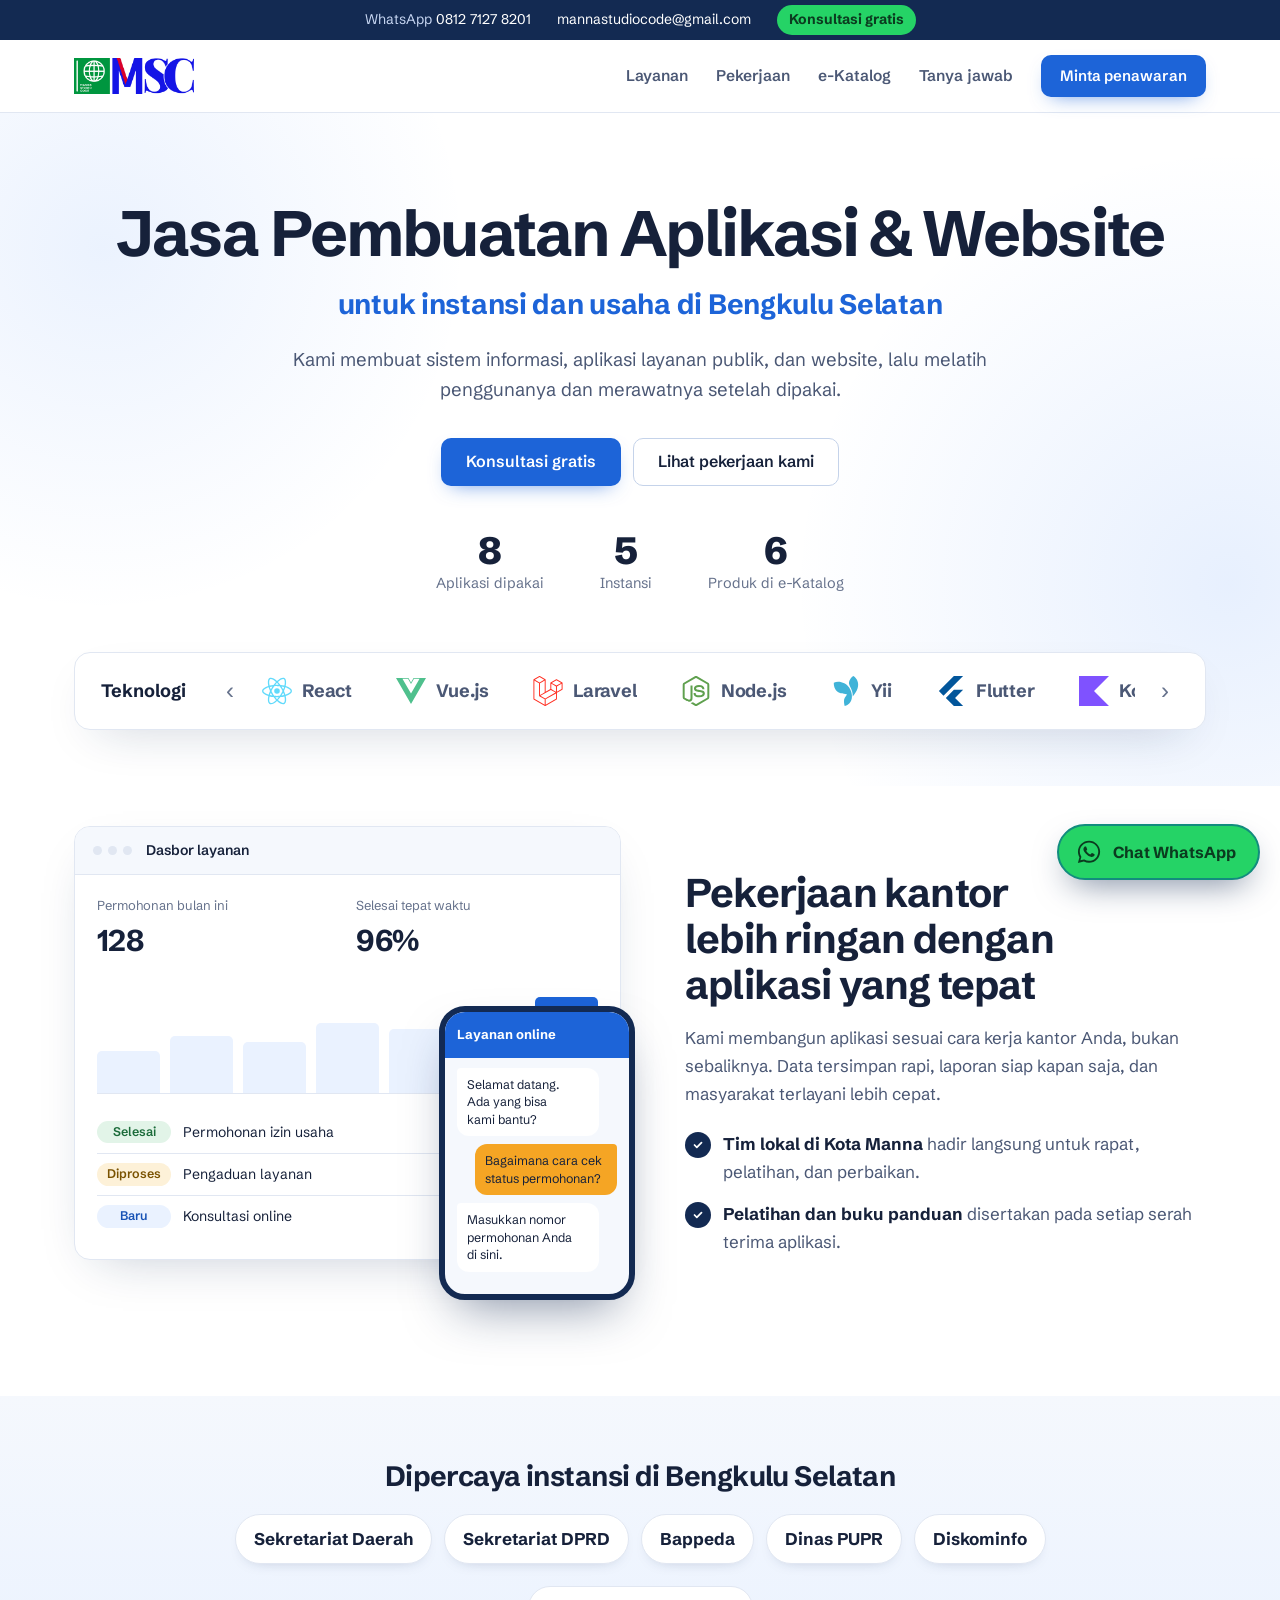
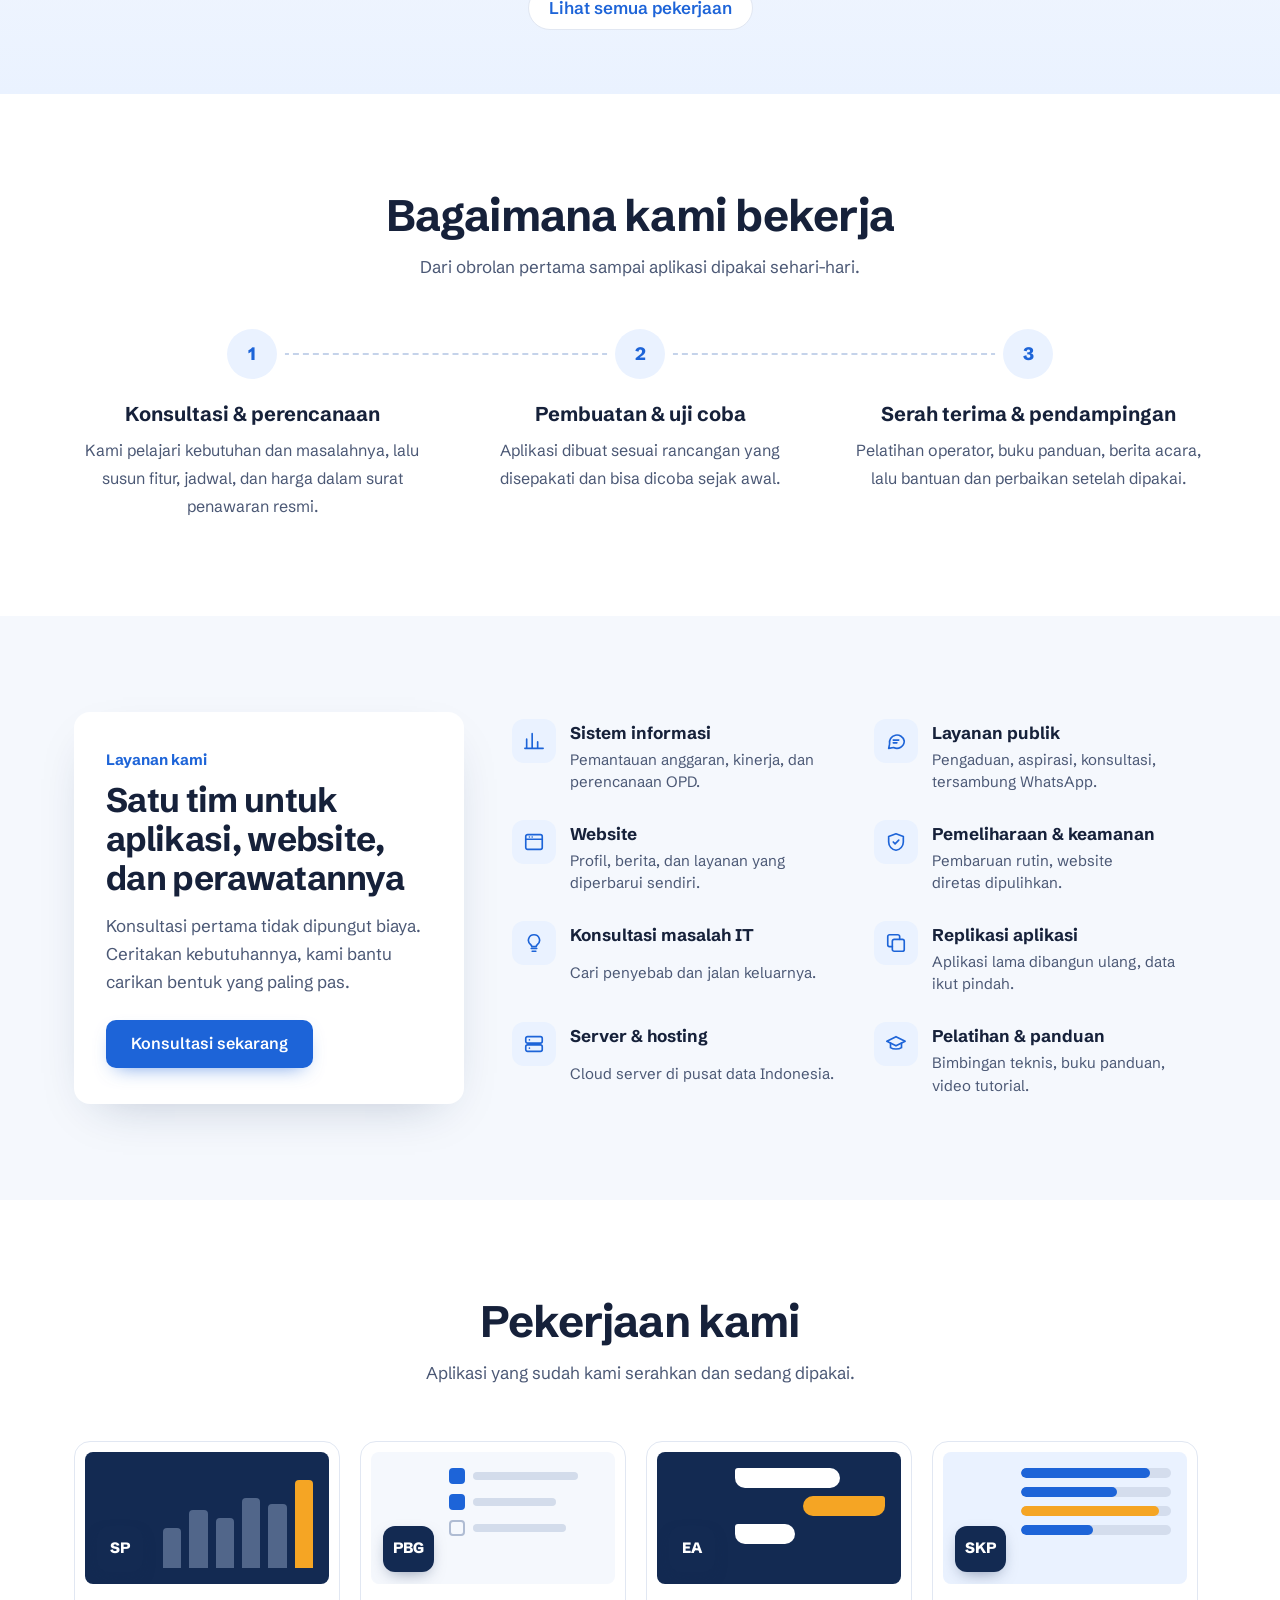
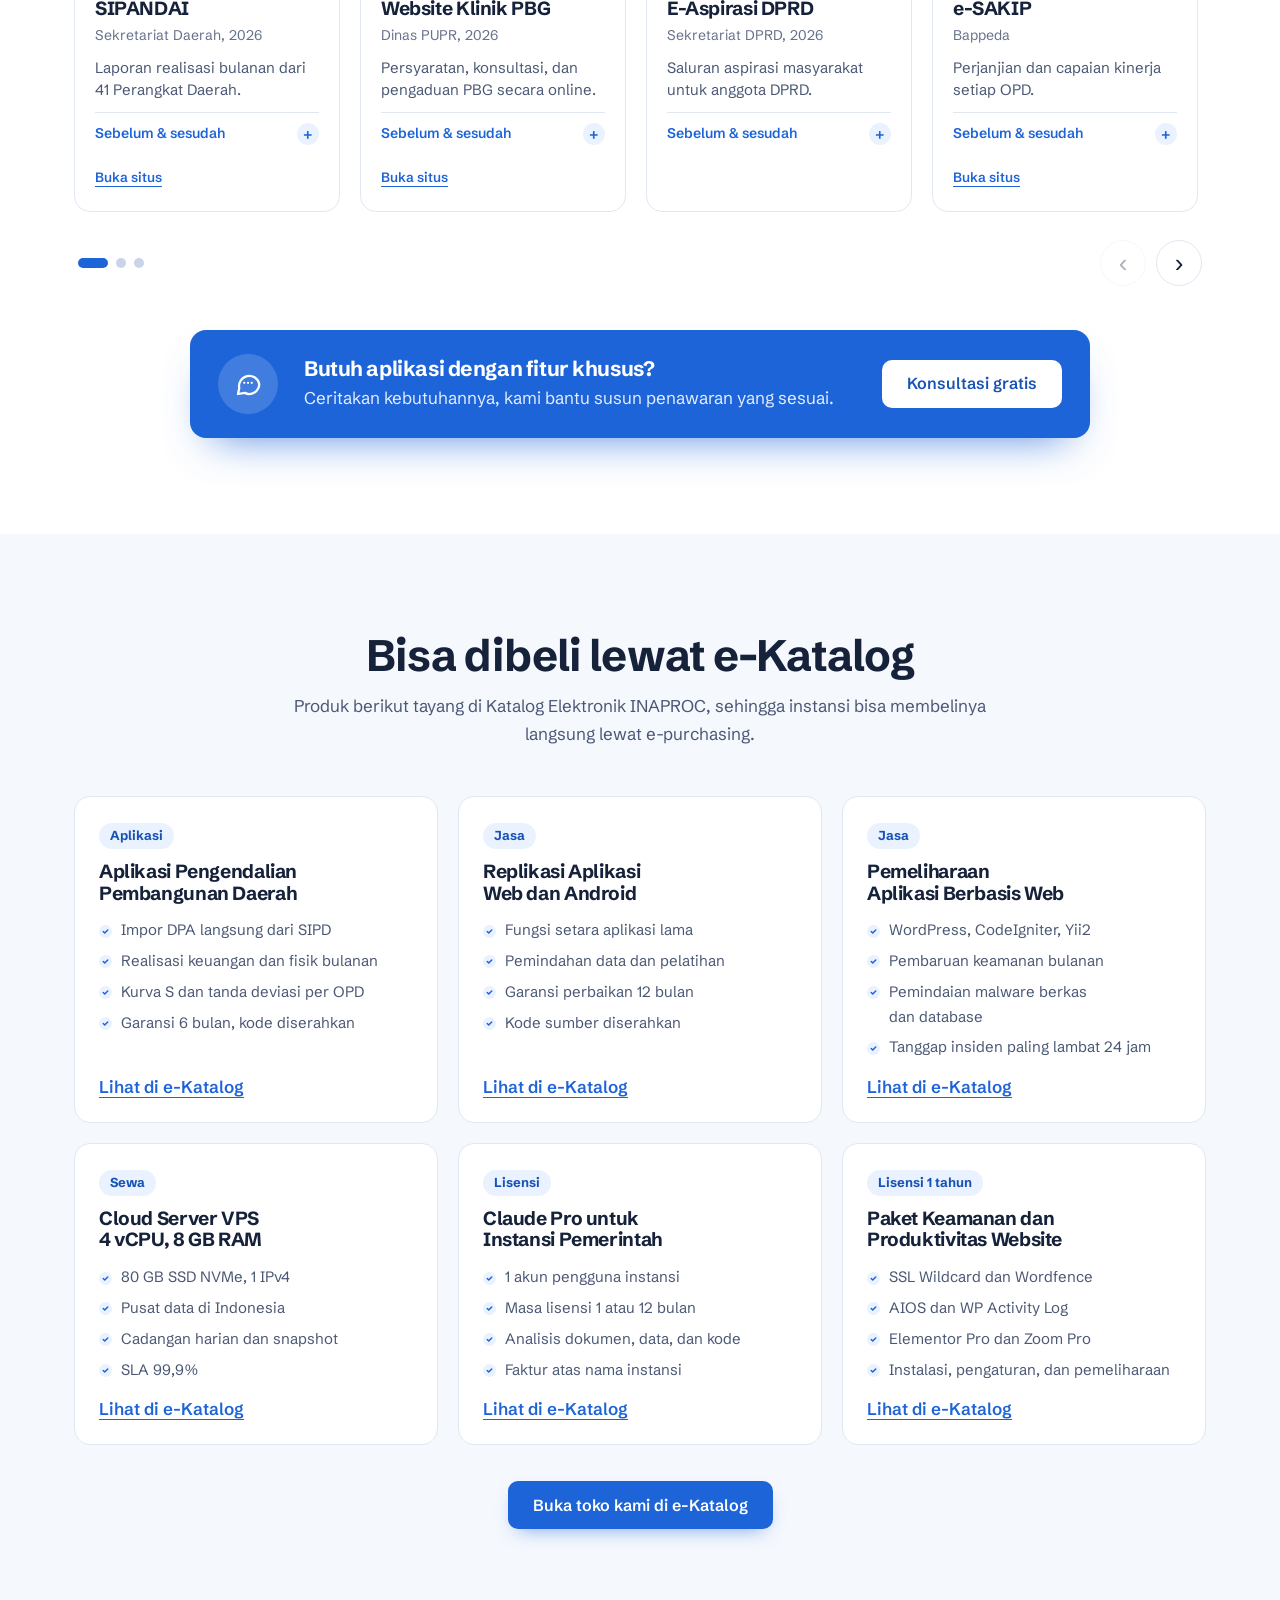
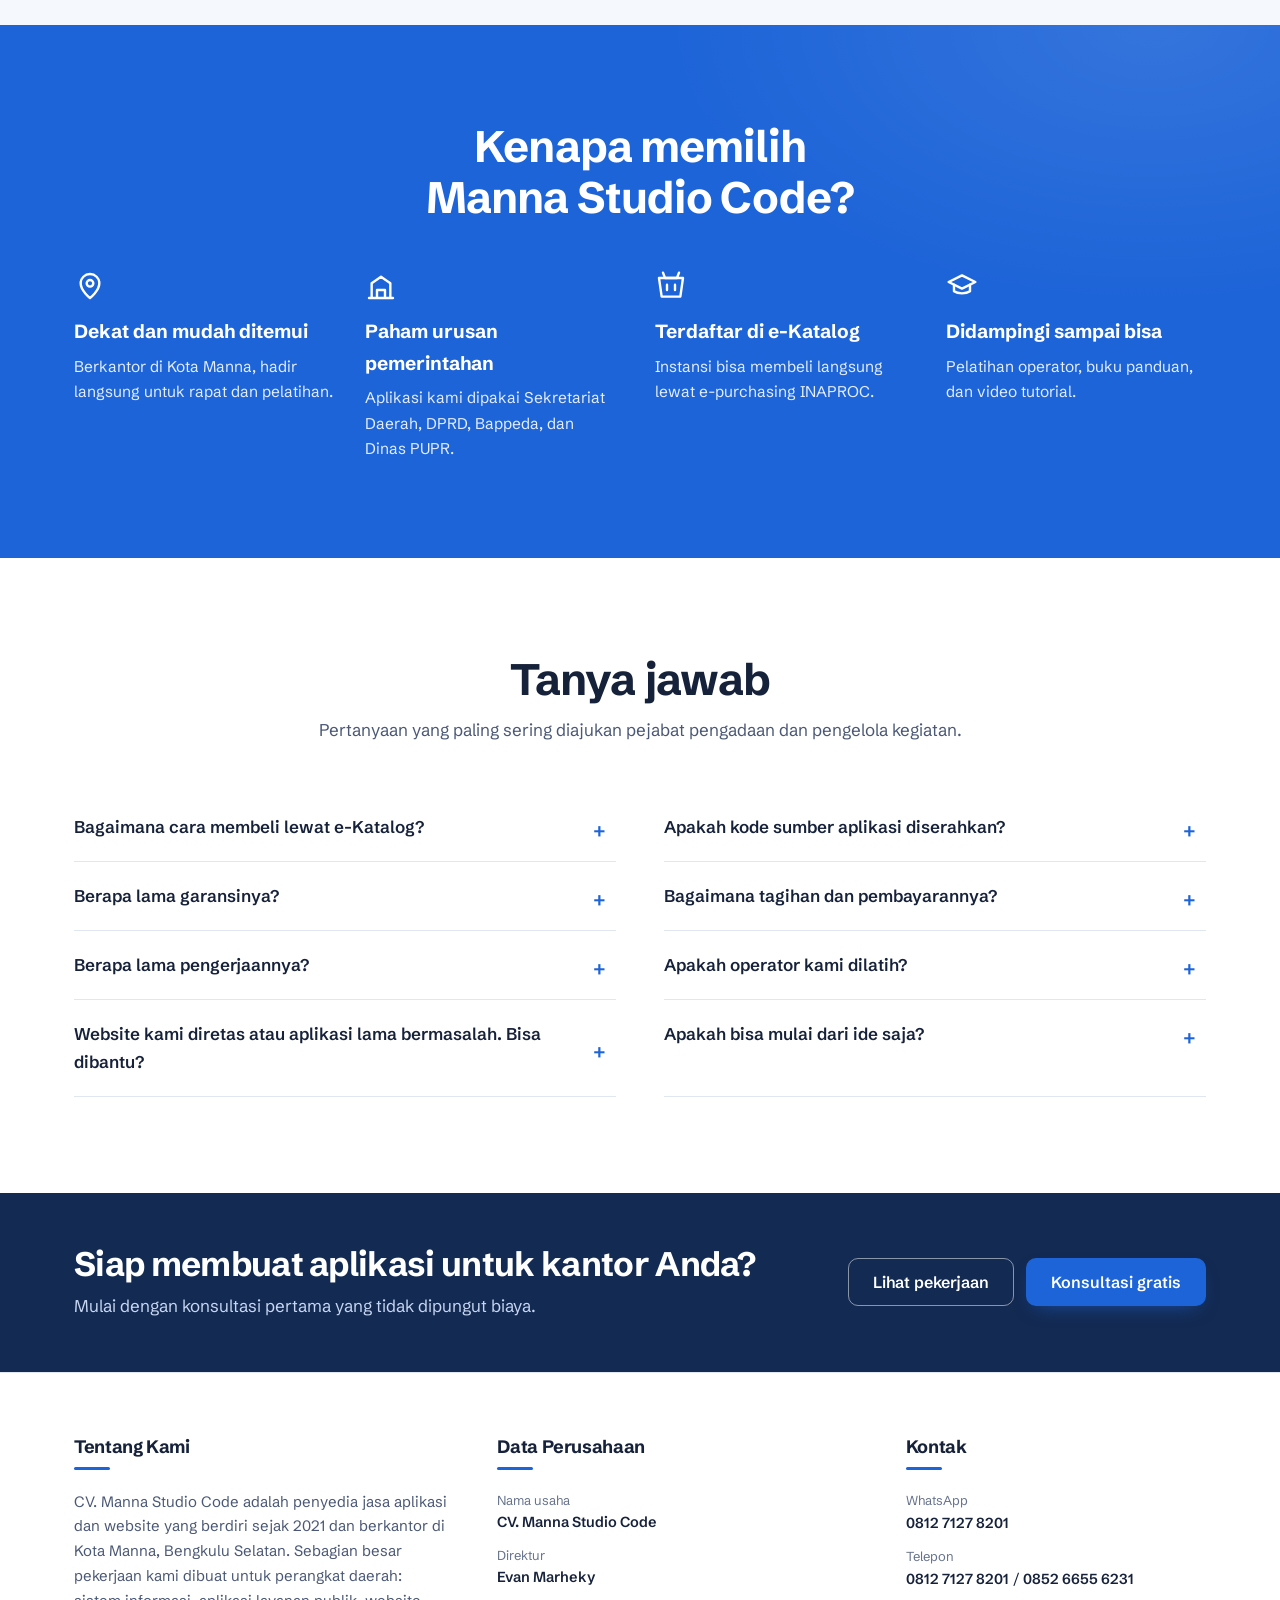
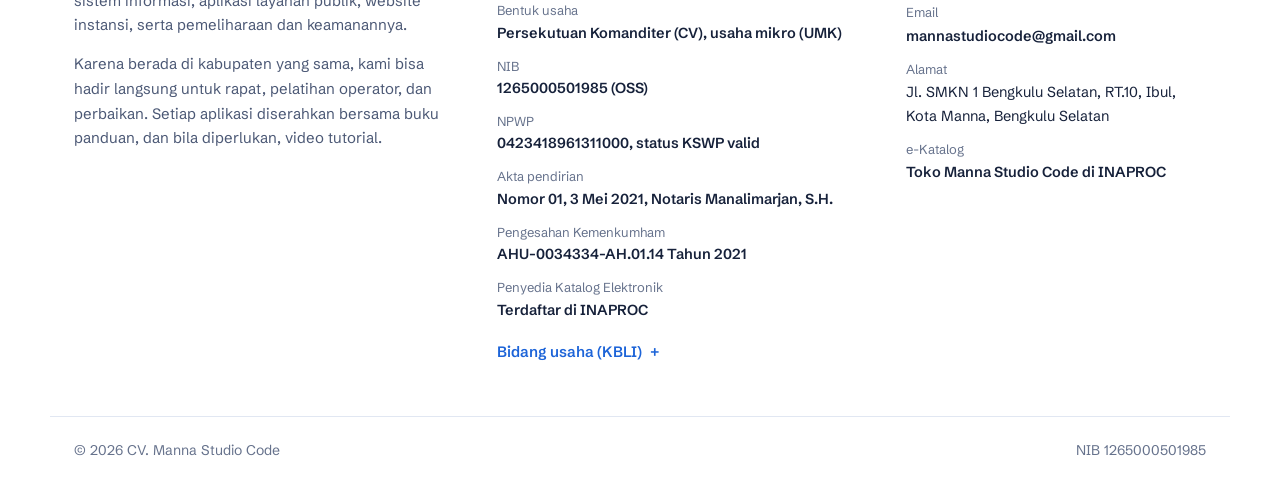
==== commit e927dfd3: "Pita teknologi kembali satu baris, 7 logo bergeser satu per satu Co-Authored-By: Claude Opus 5.5 <no" ====
--- a/index.html
+++ b/index.html
@@ -93,19 +93,19 @@
       <dl class="angka" id="angka" aria-label="Ringkasan pekerjaan"></dl>
     </div>
     <div class="wrap">
-      <div class="teknologi" aria-label="Teknologi yang kami pakai">
-        <div class="tek-grup">
-          <p>Frontend</p>
-          <ul><li><svg viewBox="0 0 24 24" aria-hidden="true" fill="#61DAFB"><path d="M14.23 12.004a2.236 2.236 0 0 1-2.235 2.236 2.236 2.236 0 0 1-2.236-2.236 2.236 2.236 0 0 1 2.235-2.236 2.236 2.236 0 0 1 2.236 2.236zm2.648-10.69c-1.346 0-3.107.96-4.888 2.622-1.78-1.653-3.542-2.602-4.887-2.602-.41 0-.783.093-1.106.278-1.375.793-1.683 3.264-.973 6.365C1.98 8.917 0 10.42 0 12.004c0 1.59 1.99 3.097 5.043 4.03-.704 3.113-.39 5.588.988 6.38.32.187.69.275 1.102.275 1.345 0 3.107-.96 4.888-2.624 1.78 1.654 3.542 2.603 4.887 2.603.41 0 .783-.09 1.106-.275 1.374-.792 1.683-3.263.973-6.365C22.02 15.096 24 13.59 24 12.004c0-1.59-1.99-3.097-5.043-4.032.704-3.11.39-5.587-.988-6.38-.318-.184-.688-.277-1.092-.278zm-.005 1.09v.006c.225 0 .406.044.558.127.666.382.955 1.835.73 3.704-.054.46-.142.945-.25 1.44-.96-.236-2.006-.417-3.107-.534-.66-.905-1.345-1.727-2.035-2.447 1.592-1.48 3.087-2.292 4.105-2.295zm-9.77.02c1.012 0 2.514.808 4.11 2.28-.686.72-1.37 1.537-2.02 2.442-1.107.117-2.154.298-3.113.538-.112-.49-.195-.964-.254-1.42-.23-1.868.054-3.32.714-3.707.19-.09.4-.127.563-.132zm4.882 3.05c.455.468.91.992 1.36 1.564-.44-.02-.89-.034-1.345-.034-.46 0-.915.01-1.36.034.44-.572.895-1.096 1.345-1.565zM12 8.1c.74 0 1.477.034 2.202.093.406.582.802 1.203 1.183 1.86.372.64.71 1.29 1.018 1.946-.308.655-.646 1.31-1.013 1.95-.38.66-.773 1.288-1.18 1.87-.728.063-1.466.098-2.21.098-.74 0-1.477-.035-2.202-.093-.406-.582-.802-1.204-1.183-1.86-.372-.64-.71-1.29-1.018-1.946.303-.657.646-1.313 1.013-1.954.38-.66.773-1.286 1.18-1.868.728-.064 1.466-.098 2.21-.098zm-3.635.254c-.24.377-.48.763-.704 1.16-.225.39-.435.782-.635 1.174-.265-.656-.49-1.31-.676-1.947.64-.15 1.315-.283 2.015-.386zm7.26 0c.695.103 1.365.23 2.006.387-.18.632-.405 1.282-.66 1.933-.2-.39-.41-.783-.64-1.174-.225-.392-.465-.774-.705-1.146zm3.063.675c.484.15.944.317 1.375.498 1.732.74 2.852 1.708 2.852 2.476-.005.768-1.125 1.74-2.857 2.475-.42.18-.88.342-1.355.493-.28-.958-.646-1.956-1.1-2.98.45-1.017.81-2.01 1.085-2.964zm-13.395.004c.278.96.645 1.957 1.1 2.98-.45 1.017-.812 2.01-1.086 2.964-.484-.15-.944-.318-1.37-.5-1.732-.737-2.852-1.706-2.852-2.474 0-.768 1.12-1.742 2.852-2.476.42-.18.88-.342 1.356-.494zm11.678 4.28c.265.657.49 1.312.676 1.948-.64.157-1.316.29-2.016.39.24-.375.48-.762.705-1.158.225-.39.435-.788.636-1.18zm-9.945.02c.2.392.41.783.64 1.175.23.39.465.772.705 1.143-.695-.102-1.365-.23-2.006-.386.18-.63.406-1.282.66-1.933zM17.92 16.32c.112.493.2.968.254 1.423.23 1.868-.054 3.32-.714 3.708-.147.09-.338.128-.563.128-1.012 0-2.514-.807-4.11-2.28.686-.72 1.37-1.536 2.02-2.44 1.107-.118 2.154-.3 3.113-.54zm-11.83.01c.96.234 2.006.415 3.107.532.66.905 1.345 1.727 2.035 2.446-1.595 1.483-3.092 2.295-4.11 2.295-.22-.005-.406-.05-.553-.132-.666-.38-.955-1.834-.73-3.703.054-.46.142-.944.25-1.438zm4.56.64c.44.02.89.034 1.345.034.46 0 .915-.01 1.36-.034-.44.572-.895 1.095-1.345 1.565-.455-.47-.91-.993-1.36-1.565z"/></svg><span>React</span></li><li><svg viewBox="0 0 24 24" aria-hidden="true" fill="#4FC08D"><path d="M24,1.61H14.06L12,5.16,9.94,1.61H0L12,22.39ZM12,14.08,5.16,2.23H9.59L12,6.41l2.41-4.18h4.43Z"/></svg><span>Vue.js</span></li></ul>
-        </div>
-        <div class="tek-grup">
-          <p>Backend</p>
-          <ul><li><svg viewBox="0 0 24 24" aria-hidden="true" fill="#FF2D20"><path d="M23.642 5.43a.364.364 0 01.014.1v5.149c0 .135-.073.26-.189.326l-4.323 2.49v4.934a.378.378 0 01-.188.326L9.93 23.949a.316.316 0 01-.066.027c-.008.002-.016.008-.024.01a.348.348 0 01-.192 0c-.011-.002-.02-.008-.03-.012-.02-.008-.042-.014-.062-.025L.533 18.755a.376.376 0 01-.189-.326V2.974c0-.033.005-.066.014-.098.003-.012.01-.02.014-.032a.369.369 0 01.023-.058c.004-.013.015-.022.023-.033l.033-.045c.012-.01.025-.018.037-.027.014-.012.027-.024.041-.034H.53L5.043.05a.375.375 0 01.375 0L9.93 2.647h.002c.015.01.027.021.04.033l.038.027c.013.014.02.03.033.045.008.011.02.021.025.033.01.02.017.038.024.058.003.011.01.021.013.032.01.031.014.064.014.098v9.652l3.76-2.164V5.527c0-.033.004-.066.013-.098.003-.01.01-.02.013-.032a.487.487 0 01.024-.059c.007-.012.018-.02.025-.033.012-.015.021-.03.033-.043.012-.012.025-.02.037-.028.014-.01.026-.023.041-.032h.001l4.513-2.598a.375.375 0 01.375 0l4.513 2.598c.016.01.027.021.042.031.012.01.025.018.036.028.013.014.022.03.034.044.008.012.019.021.024.033.011.02.018.04.024.06.006.01.012.021.015.032zm-.74 5.032V6.179l-1.578.908-2.182 1.256v4.283zm-4.51 7.75v-4.287l-2.147 1.225-6.126 3.498v4.325zM1.093 3.624v14.588l8.273 4.761v-4.325l-4.322-2.445-.002-.003H5.04c-.014-.01-.025-.021-.04-.031-.011-.01-.024-.018-.035-.027l-.001-.002c-.013-.012-.021-.025-.031-.04-.01-.011-.021-.022-.028-.036h-.002c-.008-.014-.013-.031-.02-.047-.006-.016-.014-.027-.018-.043a.49.49 0 01-.008-.057c-.002-.014-.006-.027-.006-.041V5.789l-2.18-1.257zM5.23.81L1.47 2.974l3.76 2.164 3.758-2.164zm1.956 13.505l2.182-1.256V3.624l-1.58.91-2.182 1.255v9.435zm11.581-10.95l-3.76 2.163 3.76 2.163 3.759-2.164zm-.376 4.978L16.21 7.087 14.63 6.18v4.283l2.182 1.256 1.58.908zm-8.65 9.654l5.514-3.148 2.756-1.572-3.757-2.163-4.323 2.489-3.941 2.27z"/></svg><span>Laravel</span></li><li><svg viewBox="0 0 24 24" aria-hidden="true" fill="#5FA04E"><path d="M11.998,24c-0.321,0-0.641-0.084-0.922-0.247l-2.936-1.737c-0.438-0.245-0.224-0.332-0.08-0.383 c0.585-0.203,0.703-0.25,1.328-0.604c0.065-0.037,0.151-0.023,0.218,0.017l2.256,1.339c0.082,0.045,0.197,0.045,0.272,0l8.795-5.076 c0.082-0.047,0.134-0.141,0.134-0.238V6.921c0-0.099-0.053-0.192-0.137-0.242l-8.791-5.072c-0.081-0.047-0.189-0.047-0.271,0 L3.075,6.68C2.99,6.729,2.936,6.825,2.936,6.921v10.15c0,0.097,0.054,0.189,0.139,0.235l2.409,1.392 c1.307,0.654,2.108-0.116,2.108-0.89V7.787c0-0.142,0.114-0.253,0.256-0.253h1.115c0.139,0,0.255,0.112,0.255,0.253v10.021 c0,1.745-0.95,2.745-2.604,2.745c-0.508,0-0.909,0-2.026-0.551L2.28,18.675c-0.57-0.329-0.922-0.945-0.922-1.604V6.921 c0-0.659,0.353-1.275,0.922-1.603l8.795-5.082c0.557-0.315,1.296-0.315,1.848,0l8.794,5.082c0.57,0.329,0.924,0.944,0.924,1.603 v10.15c0,0.659-0.354,1.273-0.924,1.604l-8.794,5.078C12.643,23.916,12.324,24,11.998,24z M19.099,13.993 c0-1.9-1.284-2.406-3.987-2.763c-2.731-0.361-3.009-0.548-3.009-1.187c0-0.528,0.235-1.233,2.258-1.233 c1.807,0,2.473,0.389,2.747,1.607c0.024,0.115,0.129,0.199,0.247,0.199h1.141c0.071,0,0.138-0.031,0.186-0.081 c0.048-0.054,0.074-0.123,0.067-0.196c-0.177-2.098-1.571-3.076-4.388-3.076c-2.508,0-4.004,1.058-4.004,2.833 c0,1.925,1.488,2.457,3.895,2.695c2.88,0.282,3.103,0.703,3.103,1.269c0,0.983-0.789,1.402-2.642,1.402 c-2.327,0-2.839-0.584-3.011-1.742c-0.02-0.124-0.126-0.215-0.253-0.215h-1.137c-0.141,0-0.254,0.112-0.254,0.253 c0,1.482,0.806,3.248,4.655,3.248C17.501,17.007,19.099,15.91,19.099,13.993z"/></svg><span>Node.js</span></li><li><svg viewBox="0 0 24 24" aria-hidden="true" fill="#40B3D8"><path d="M17.8797 0c-.8433.5448-1.8054 1.509-2.3626 2.3403-1.1685 1.7424-1.4392 2.9943-.8005 4.8628.2165.6336.5761 1.2934.8362 1.873 1.0218 2.2778 2.0625 4.3279 1.8107 7.285 2.1603-2.7611 3.0147-3.8864 3.9253-6.57C22.54 6.1032 21.282 2.1322 17.8798 0M5.6417 4.6556c-1.1433.01-2.2877.2206-3.3819.6593-.2107 2.6576 1.0216 7.2303 5.5165 8.5057 1.8172.559 3.2721.4139 5.0555.8988v.0002c-.5755 1.016-1.4105 1.988-1.9082 2.9732-.4934.9764-.585 1.9434-.5391 3.0428.0462 1.1054.3017 2.1896.547 3.2644.9242-.1994 1.7287-.5405 2.4247-.9767 1.8315-1.1483 2.9383-2.9849 3.2528-4.9635 0 0 .0085-.0674.0153-.1245 0 .0057.0005.0114.0003.0171l.0054-.0617c.0003-.0049.0007-.004.001-.009.0055-.0583.0089-.1053.0137-.1605.0108-.123.0218-.2471.03-.3564.0023-.0285.0035-.0521.0055-.0797.0085-.1166.0171-.2335.023-.3358l.0014-.0338.0003-.003c.0006-.0115.0006-.0204.0013-.0318a15 15 0 0 0 .0147-.34c.003-.1062.005-.2063.0052-.2979l-.0002-.0115v-.0058a9 9 0 0 0-.0139-.5081c-.0088-.158-.0207-.3053-.0325-.4612-.081-1.0689-.2939-1.9498-.5285-2.6617a12 12 0 0 0-.1782-.5023v-.0002c-.179-.4714-.3545-.8502-.4805-1.1447a7.4 7.4 0 0 0-.2747-.5688 10 10 0 0 0-.1423-.2573c-.233-.407-.4347-.6938-.435-.6931l-.1231-.1832c-2.0257-2.8436-5.4458-4.6194-8.8755-4.5893"/></svg><span>Yii</span></li></ul>
-        </div>
-        <div class="tek-grup">
-          <p>Mobile</p>
-          <ul><li><svg viewBox="0 0 24 24" aria-hidden="true" fill="#02569B"><path d="M14.314 0L2.3 12 6 15.7 21.684.013h-7.357zm.014 11.072L7.857 17.53l6.47 6.47H21.7l-6.46-6.468 6.46-6.46h-7.37z"/></svg><span>Flutter</span></li><li><svg viewBox="0 0 24 24" aria-hidden="true" fill="#7F52FF"><path d="M24 24H0V0h24L12 12Z"/></svg><span>Kotlin</span></li></ul>
-        </div>
+      <div class="teknologi">
+        <p>Teknologi</p>
+        <button type="button" class="tek-btn tek-kiri" aria-label="Geser teknologi ke kiri">‹</button>
+        <ul class="tek-daftar" aria-label="Teknologi yang kami pakai">
+          <li><svg viewBox="0 0 24 24" aria-hidden="true" fill="#61DAFB"><path d="M14.23 12.004a2.236 2.236 0 0 1-2.235 2.236 2.236 2.236 0 0 1-2.236-2.236 2.236 2.236 0 0 1 2.235-2.236 2.236 2.236 0 0 1 2.236 2.236zm2.648-10.69c-1.346 0-3.107.96-4.888 2.622-1.78-1.653-3.542-2.602-4.887-2.602-.41 0-.783.093-1.106.278-1.375.793-1.683 3.264-.973 6.365C1.98 8.917 0 10.42 0 12.004c0 1.59 1.99 3.097 5.043 4.03-.704 3.113-.39 5.588.988 6.38.32.187.69.275 1.102.275 1.345 0 3.107-.96 4.888-2.624 1.78 1.654 3.542 2.603 4.887 2.603.41 0 .783-.09 1.106-.275 1.374-.792 1.683-3.263.973-6.365C22.02 15.096 24 13.59 24 12.004c0-1.59-1.99-3.097-5.043-4.032.704-3.11.39-5.587-.988-6.38-.318-.184-.688-.277-1.092-.278zm-.005 1.09v.006c.225 0 .406.044.558.127.666.382.955 1.835.73 3.704-.054.46-.142.945-.25 1.44-.96-.236-2.006-.417-3.107-.534-.66-.905-1.345-1.727-2.035-2.447 1.592-1.48 3.087-2.292 4.105-2.295zm-9.77.02c1.012 0 2.514.808 4.11 2.28-.686.72-1.37 1.537-2.02 2.442-1.107.117-2.154.298-3.113.538-.112-.49-.195-.964-.254-1.42-.23-1.868.054-3.32.714-3.707.19-.09.4-.127.563-.132zm4.882 3.05c.455.468.91.992 1.36 1.564-.44-.02-.89-.034-1.345-.034-.46 0-.915.01-1.36.034.44-.572.895-1.096 1.345-1.565zM12 8.1c.74 0 1.477.034 2.202.093.406.582.802 1.203 1.183 1.86.372.64.71 1.29 1.018 1.946-.308.655-.646 1.31-1.013 1.95-.38.66-.773 1.288-1.18 1.87-.728.063-1.466.098-2.21.098-.74 0-1.477-.035-2.202-.093-.406-.582-.802-1.204-1.183-1.86-.372-.64-.71-1.29-1.018-1.946.303-.657.646-1.313 1.013-1.954.38-.66.773-1.286 1.18-1.868.728-.064 1.466-.098 2.21-.098zm-3.635.254c-.24.377-.48.763-.704 1.16-.225.39-.435.782-.635 1.174-.265-.656-.49-1.31-.676-1.947.64-.15 1.315-.283 2.015-.386zm7.26 0c.695.103 1.365.23 2.006.387-.18.632-.405 1.282-.66 1.933-.2-.39-.41-.783-.64-1.174-.225-.392-.465-.774-.705-1.146zm3.063.675c.484.15.944.317 1.375.498 1.732.74 2.852 1.708 2.852 2.476-.005.768-1.125 1.74-2.857 2.475-.42.18-.88.342-1.355.493-.28-.958-.646-1.956-1.1-2.98.45-1.017.81-2.01 1.085-2.964zm-13.395.004c.278.96.645 1.957 1.1 2.98-.45 1.017-.812 2.01-1.086 2.964-.484-.15-.944-.318-1.37-.5-1.732-.737-2.852-1.706-2.852-2.474 0-.768 1.12-1.742 2.852-2.476.42-.18.88-.342 1.356-.494zm11.678 4.28c.265.657.49 1.312.676 1.948-.64.157-1.316.29-2.016.39.24-.375.48-.762.705-1.158.225-.39.435-.788.636-1.18zm-9.945.02c.2.392.41.783.64 1.175.23.39.465.772.705 1.143-.695-.102-1.365-.23-2.006-.386.18-.63.406-1.282.66-1.933zM17.92 16.32c.112.493.2.968.254 1.423.23 1.868-.054 3.32-.714 3.708-.147.09-.338.128-.563.128-1.012 0-2.514-.807-4.11-2.28.686-.72 1.37-1.536 2.02-2.44 1.107-.118 2.154-.3 3.113-.54zm-11.83.01c.96.234 2.006.415 3.107.532.66.905 1.345 1.727 2.035 2.446-1.595 1.483-3.092 2.295-4.11 2.295-.22-.005-.406-.05-.553-.132-.666-.38-.955-1.834-.73-3.703.054-.46.142-.944.25-1.438zm4.56.64c.44.02.89.034 1.345.034.46 0 .915-.01 1.36-.034-.44.572-.895 1.095-1.345 1.565-.455-.47-.91-.993-1.36-1.565z"/></svg><span>React</span></li>
+          <li><svg viewBox="0 0 24 24" aria-hidden="true" fill="#4FC08D"><path d="M24,1.61H14.06L12,5.16,9.94,1.61H0L12,22.39ZM12,14.08,5.16,2.23H9.59L12,6.41l2.41-4.18h4.43Z"/></svg><span>Vue.js</span></li>
+          <li><svg viewBox="0 0 24 24" aria-hidden="true" fill="#FF2D20"><path d="M23.642 5.43a.364.364 0 01.014.1v5.149c0 .135-.073.26-.189.326l-4.323 2.49v4.934a.378.378 0 01-.188.326L9.93 23.949a.316.316 0 01-.066.027c-.008.002-.016.008-.024.01a.348.348 0 01-.192 0c-.011-.002-.02-.008-.03-.012-.02-.008-.042-.014-.062-.025L.533 18.755a.376.376 0 01-.189-.326V2.974c0-.033.005-.066.014-.098.003-.012.01-.02.014-.032a.369.369 0 01.023-.058c.004-.013.015-.022.023-.033l.033-.045c.012-.01.025-.018.037-.027.014-.012.027-.024.041-.034H.53L5.043.05a.375.375 0 01.375 0L9.93 2.647h.002c.015.01.027.021.04.033l.038.027c.013.014.02.03.033.045.008.011.02.021.025.033.01.02.017.038.024.058.003.011.01.021.013.032.01.031.014.064.014.098v9.652l3.76-2.164V5.527c0-.033.004-.066.013-.098.003-.01.01-.02.013-.032a.487.487 0 01.024-.059c.007-.012.018-.02.025-.033.012-.015.021-.03.033-.043.012-.012.025-.02.037-.028.014-.01.026-.023.041-.032h.001l4.513-2.598a.375.375 0 01.375 0l4.513 2.598c.016.01.027.021.042.031.012.01.025.018.036.028.013.014.022.03.034.044.008.012.019.021.024.033.011.02.018.04.024.06.006.01.012.021.015.032zm-.74 5.032V6.179l-1.578.908-2.182 1.256v4.283zm-4.51 7.75v-4.287l-2.147 1.225-6.126 3.498v4.325zM1.093 3.624v14.588l8.273 4.761v-4.325l-4.322-2.445-.002-.003H5.04c-.014-.01-.025-.021-.04-.031-.011-.01-.024-.018-.035-.027l-.001-.002c-.013-.012-.021-.025-.031-.04-.01-.011-.021-.022-.028-.036h-.002c-.008-.014-.013-.031-.02-.047-.006-.016-.014-.027-.018-.043a.49.49 0 01-.008-.057c-.002-.014-.006-.027-.006-.041V5.789l-2.18-1.257zM5.23.81L1.47 2.974l3.76 2.164 3.758-2.164zm1.956 13.505l2.182-1.256V3.624l-1.58.91-2.182 1.255v9.435zm11.581-10.95l-3.76 2.163 3.76 2.163 3.759-2.164zm-.376 4.978L16.21 7.087 14.63 6.18v4.283l2.182 1.256 1.58.908zm-8.65 9.654l5.514-3.148 2.756-1.572-3.757-2.163-4.323 2.489-3.941 2.27z"/></svg><span>Laravel</span></li>
+          <li><svg viewBox="0 0 24 24" aria-hidden="true" fill="#5FA04E"><path d="M11.998,24c-0.321,0-0.641-0.084-0.922-0.247l-2.936-1.737c-0.438-0.245-0.224-0.332-0.08-0.383 c0.585-0.203,0.703-0.25,1.328-0.604c0.065-0.037,0.151-0.023,0.218,0.017l2.256,1.339c0.082,0.045,0.197,0.045,0.272,0l8.795-5.076 c0.082-0.047,0.134-0.141,0.134-0.238V6.921c0-0.099-0.053-0.192-0.137-0.242l-8.791-5.072c-0.081-0.047-0.189-0.047-0.271,0 L3.075,6.68C2.99,6.729,2.936,6.825,2.936,6.921v10.15c0,0.097,0.054,0.189,0.139,0.235l2.409,1.392 c1.307,0.654,2.108-0.116,2.108-0.89V7.787c0-0.142,0.114-0.253,0.256-0.253h1.115c0.139,0,0.255,0.112,0.255,0.253v10.021 c0,1.745-0.95,2.745-2.604,2.745c-0.508,0-0.909,0-2.026-0.551L2.28,18.675c-0.57-0.329-0.922-0.945-0.922-1.604V6.921 c0-0.659,0.353-1.275,0.922-1.603l8.795-5.082c0.557-0.315,1.296-0.315,1.848,0l8.794,5.082c0.57,0.329,0.924,0.944,0.924,1.603 v10.15c0,0.659-0.354,1.273-0.924,1.604l-8.794,5.078C12.643,23.916,12.324,24,11.998,24z M19.099,13.993 c0-1.9-1.284-2.406-3.987-2.763c-2.731-0.361-3.009-0.548-3.009-1.187c0-0.528,0.235-1.233,2.258-1.233 c1.807,0,2.473,0.389,2.747,1.607c0.024,0.115,0.129,0.199,0.247,0.199h1.141c0.071,0,0.138-0.031,0.186-0.081 c0.048-0.054,0.074-0.123,0.067-0.196c-0.177-2.098-1.571-3.076-4.388-3.076c-2.508,0-4.004,1.058-4.004,2.833 c0,1.925,1.488,2.457,3.895,2.695c2.88,0.282,3.103,0.703,3.103,1.269c0,0.983-0.789,1.402-2.642,1.402 c-2.327,0-2.839-0.584-3.011-1.742c-0.02-0.124-0.126-0.215-0.253-0.215h-1.137c-0.141,0-0.254,0.112-0.254,0.253 c0,1.482,0.806,3.248,4.655,3.248C17.501,17.007,19.099,15.91,19.099,13.993z"/></svg><span>Node.js</span></li>
+          <li><svg viewBox="0 0 24 24" aria-hidden="true" fill="#40B3D8"><path d="M17.8797 0c-.8433.5448-1.8054 1.509-2.3626 2.3403-1.1685 1.7424-1.4392 2.9943-.8005 4.8628.2165.6336.5761 1.2934.8362 1.873 1.0218 2.2778 2.0625 4.3279 1.8107 7.285 2.1603-2.7611 3.0147-3.8864 3.9253-6.57C22.54 6.1032 21.282 2.1322 17.8798 0M5.6417 4.6556c-1.1433.01-2.2877.2206-3.3819.6593-.2107 2.6576 1.0216 7.2303 5.5165 8.5057 1.8172.559 3.2721.4139 5.0555.8988v.0002c-.5755 1.016-1.4105 1.988-1.9082 2.9732-.4934.9764-.585 1.9434-.5391 3.0428.0462 1.1054.3017 2.1896.547 3.2644.9242-.1994 1.7287-.5405 2.4247-.9767 1.8315-1.1483 2.9383-2.9849 3.2528-4.9635 0 0 .0085-.0674.0153-.1245 0 .0057.0005.0114.0003.0171l.0054-.0617c.0003-.0049.0007-.004.001-.009.0055-.0583.0089-.1053.0137-.1605.0108-.123.0218-.2471.03-.3564.0023-.0285.0035-.0521.0055-.0797.0085-.1166.0171-.2335.023-.3358l.0014-.0338.0003-.003c.0006-.0115.0006-.0204.0013-.0318a15 15 0 0 0 .0147-.34c.003-.1062.005-.2063.0052-.2979l-.0002-.0115v-.0058a9 9 0 0 0-.0139-.5081c-.0088-.158-.0207-.3053-.0325-.4612-.081-1.0689-.2939-1.9498-.5285-2.6617a12 12 0 0 0-.1782-.5023v-.0002c-.179-.4714-.3545-.8502-.4805-1.1447a7.4 7.4 0 0 0-.2747-.5688 10 10 0 0 0-.1423-.2573c-.233-.407-.4347-.6938-.435-.6931l-.1231-.1832c-2.0257-2.8436-5.4458-4.6194-8.8755-4.5893"/></svg><span>Yii</span></li>
+          <li><svg viewBox="0 0 24 24" aria-hidden="true" fill="#02569B"><path d="M14.314 0L2.3 12 6 15.7 21.684.013h-7.357zm.014 11.072L7.857 17.53l6.47 6.47H21.7l-6.46-6.468 6.46-6.46h-7.37z"/></svg><span>Flutter</span></li>
+          <li><svg viewBox="0 0 24 24" aria-hidden="true" fill="#7F52FF"><path d="M24 24H0V0h24L12 12Z"/></svg><span>Kotlin</span></li>
+        </ul>
+        <button type="button" class="tek-btn tek-kanan" aria-label="Geser teknologi ke kanan">›</button>
       </div>
     </div>
   </section>
--- a/css/site.css
+++ b/css/site.css
@@ -103,14 +103,17 @@
 .angka dt { color: var(--redup); font-size: 14.5px; }
 .angka dd { margin: 0; color: var(--tinta); font-size: 38px; font-weight: 800; line-height: 1.1; letter-spacing: -0.02em; }
 
-.teknologi { display: flex; justify-content: space-between; gap: 20px 32px; margin-top: 56px; padding: 18px 26px; border: 1px solid var(--garis); border-radius: var(--sudut-besar); background: var(--putih); box-shadow: var(--bayang); }
-.tek-grup { display: flex; align-items: center; gap: 22px; }
-.tek-grup + .tek-grup { padding-left: 32px; border-left: 1px solid var(--garis); }
-.tek-grup p { margin: 0; color: var(--redup); font-size: 13px; font-weight: 700; letter-spacing: .06em; text-transform: uppercase; }
-.tek-grup ul { display: flex; gap: 24px; list-style: none; }
-.tek-grup li { display: flex; align-items: center; gap: 9px; }
-.tek-grup svg { width: 28px; height: 28px; flex-shrink: 0; }
-.tek-grup span { color: var(--tinta-2); font-size: 17px; font-weight: 700; letter-spacing: -0.01em; white-space: nowrap; }
+.teknologi { display: flex; align-items: center; gap: 10px; margin-top: 56px; padding: 18px 20px; border: 1px solid var(--garis); border-radius: var(--sudut-besar); background: var(--putih); box-shadow: var(--bayang); }
+.teknologi > p { flex-shrink: 0; margin: 0 14px 0 6px; color: var(--tinta); font-size: 18px; font-weight: 700; }
+.tek-daftar { display: flex; gap: 44px; flex: 1; min-width: 0; overflow-x: auto; scrollbar-width: none; list-style: none; padding: 4px 2px; }
+.tek-daftar::-webkit-scrollbar { display: none; }
+.tek-daftar li { flex-shrink: 0; }
+.tek-btn { flex-shrink: 0; display: grid; place-items: center; width: 40px; height: 40px; border: 0; border-radius: 50%; background: none; color: var(--redup); font-size: 24px; line-height: 1; cursor: pointer; transition: background-color .15s, transform .15s; }
+.tek-btn:hover { background: var(--kabut); color: var(--tinta); }
+.tek-btn:active { transform: scale(.94); }
+.tek-daftar li { display: flex; align-items: center; gap: 10px; }
+.tek-daftar svg { width: 30px; height: 30px; flex-shrink: 0; }
+.tek-daftar span { color: var(--tinta-2); font-size: 18px; font-weight: 700; letter-spacing: -0.01em; white-space: nowrap; }
 
 /* ---------- Bagian umum ---------- */
 .sec { padding: var(--jarak) 0; }
@@ -401,11 +404,6 @@
   .cta .btn { width: 100%; }
   .angka { gap: 14px 30px; }
   .angka dd { font-size: 30px; }
-  .teknologi { flex-direction: column; margin-top: 40px; padding: 6px 18px; }
-  .tek-grup { justify-content: space-between; padding: 12px 0; }
-  .tek-grup + .tek-grup { padding-left: 0; border-left: 0; border-top: 1px solid var(--garis); }
-  .tek-grup ul { gap: 18px; }
-  .tek-grup span { font-size: 15px; }
   .hp { right: -6px; width: 168px; }
   .langkah { grid-template-columns: minmax(0, 1fr); gap: 28px; }
   .langkah::before { display: none; }
@@ -454,15 +452,10 @@
 @media (min-width: 761px) and (prefers-reduced-motion: no-preference) { .wa-panel:not([hidden]) { animation-name: modal-muncul; } }
 @keyframes modal-muncul { from { opacity: 0; transform: translate(-50%, calc(-50% + 12px)) scale(.98); } }
 
-/* Pita teknologi: tablet bertumpuk per kelompok, HP label di atas logo */
-@media (max-width: 1040px) {
-  .teknologi { flex-direction: column; gap: 0; padding: 6px 22px; }
-  .tek-grup { padding: 14px 0; }
-  .tek-grup p { width: 92px; flex-shrink: 0; text-align: left; }
-  .tek-grup + .tek-grup { padding-left: 0; border-left: 0; border-top: 1px solid var(--garis); }
-}
+/* Pita teknologi di HP: label disembunyikan, logo lebih rapat */
 @media (max-width: 560px) {
-  .tek-grup { flex-direction: column; align-items: flex-start; gap: 10px; }
-  .tek-grup p { width: auto; }
-  .tek-grup ul { flex-wrap: wrap; gap: 10px 20px; }
-}
+  .teknologi { margin-top: 40px; padding: 12px 6px; gap: 2px; }
+  .teknologi > p { display: none; }
+  .tek-daftar { gap: 28px; }
+  .tek-daftar span { font-size: 16px; }
+}
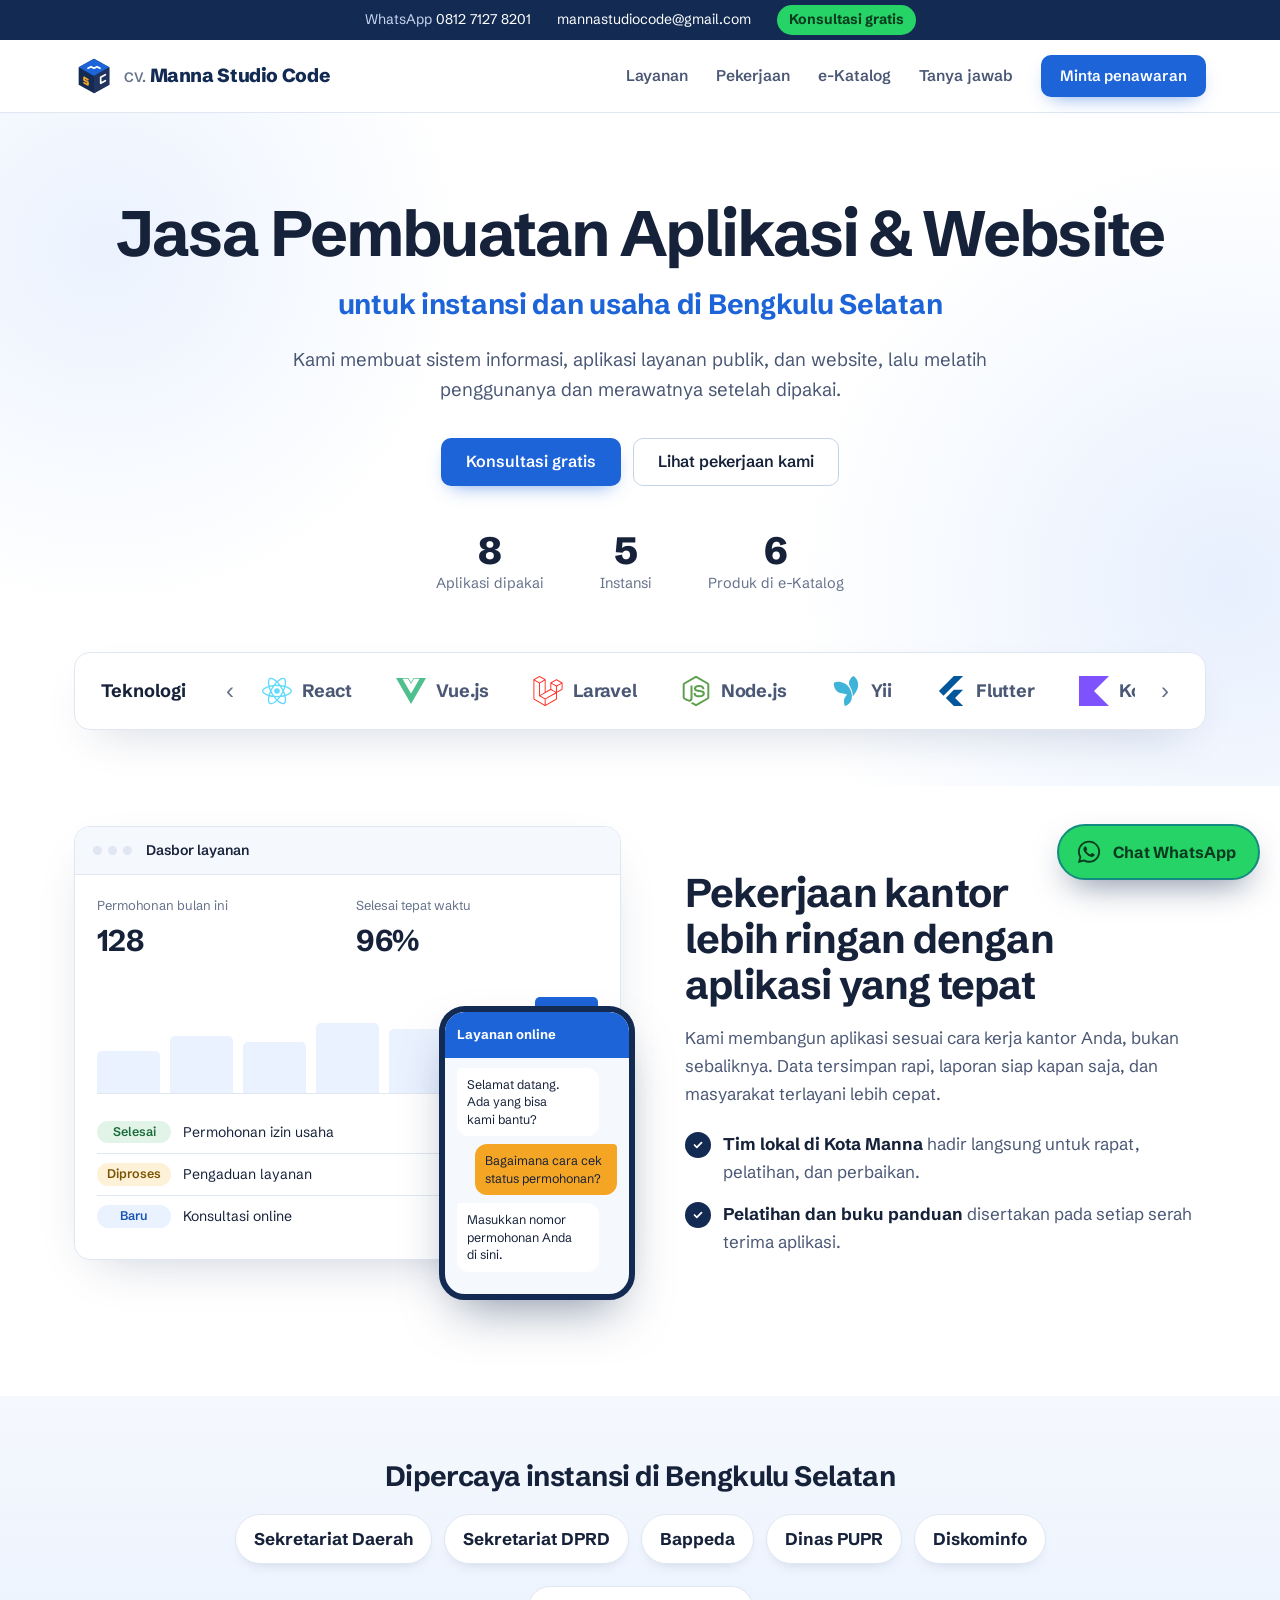
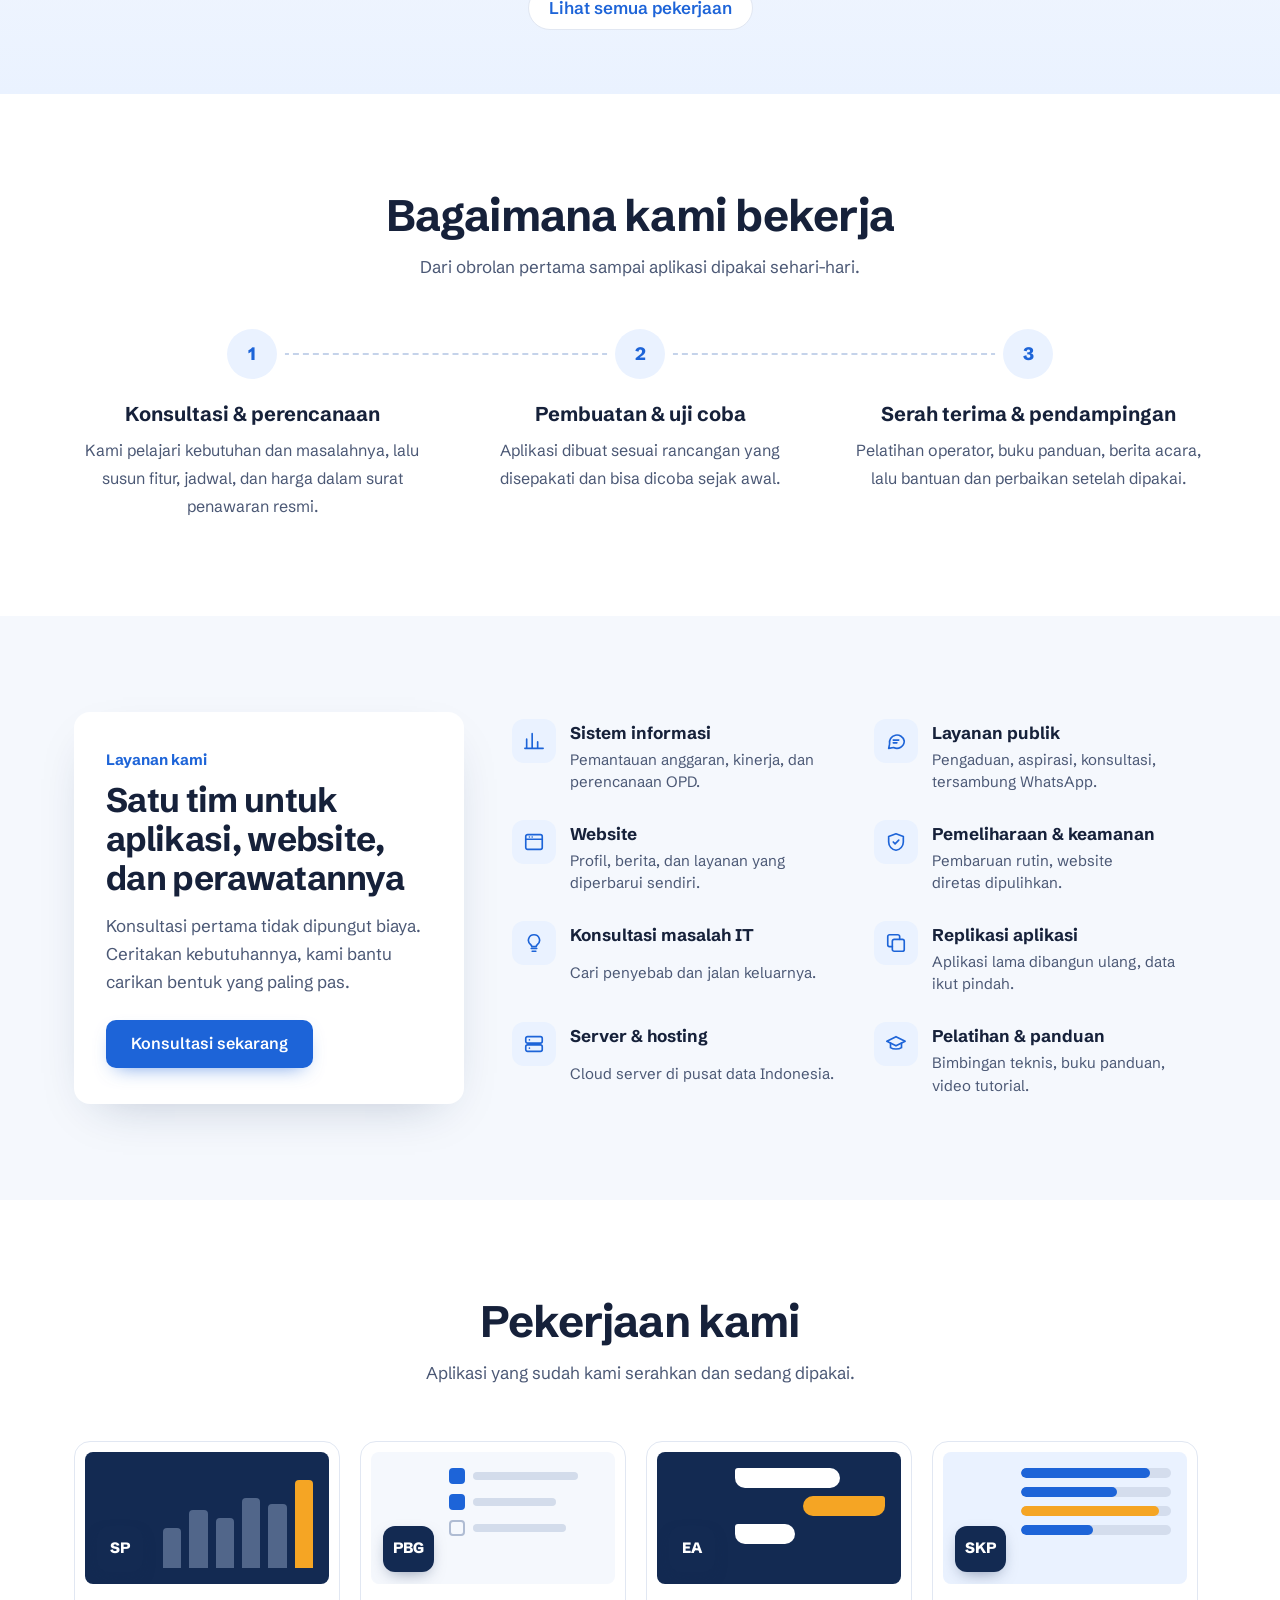
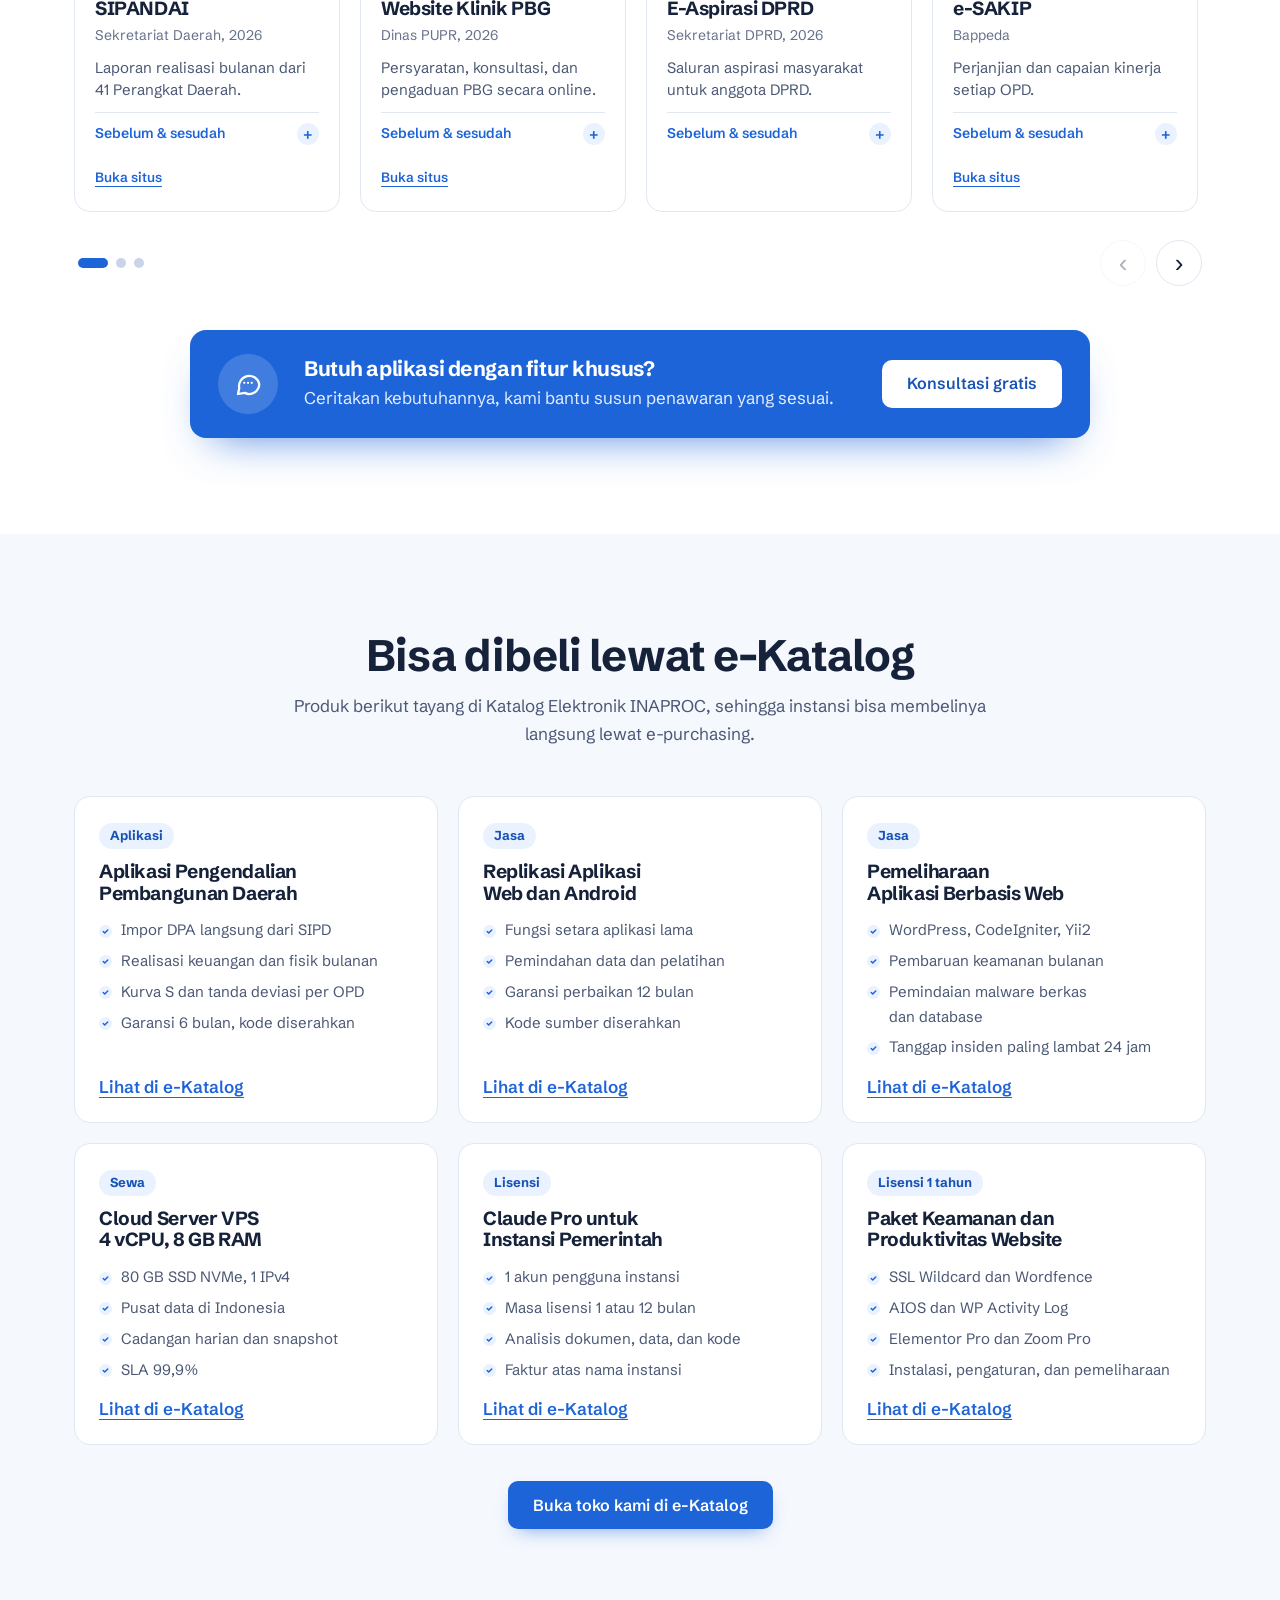
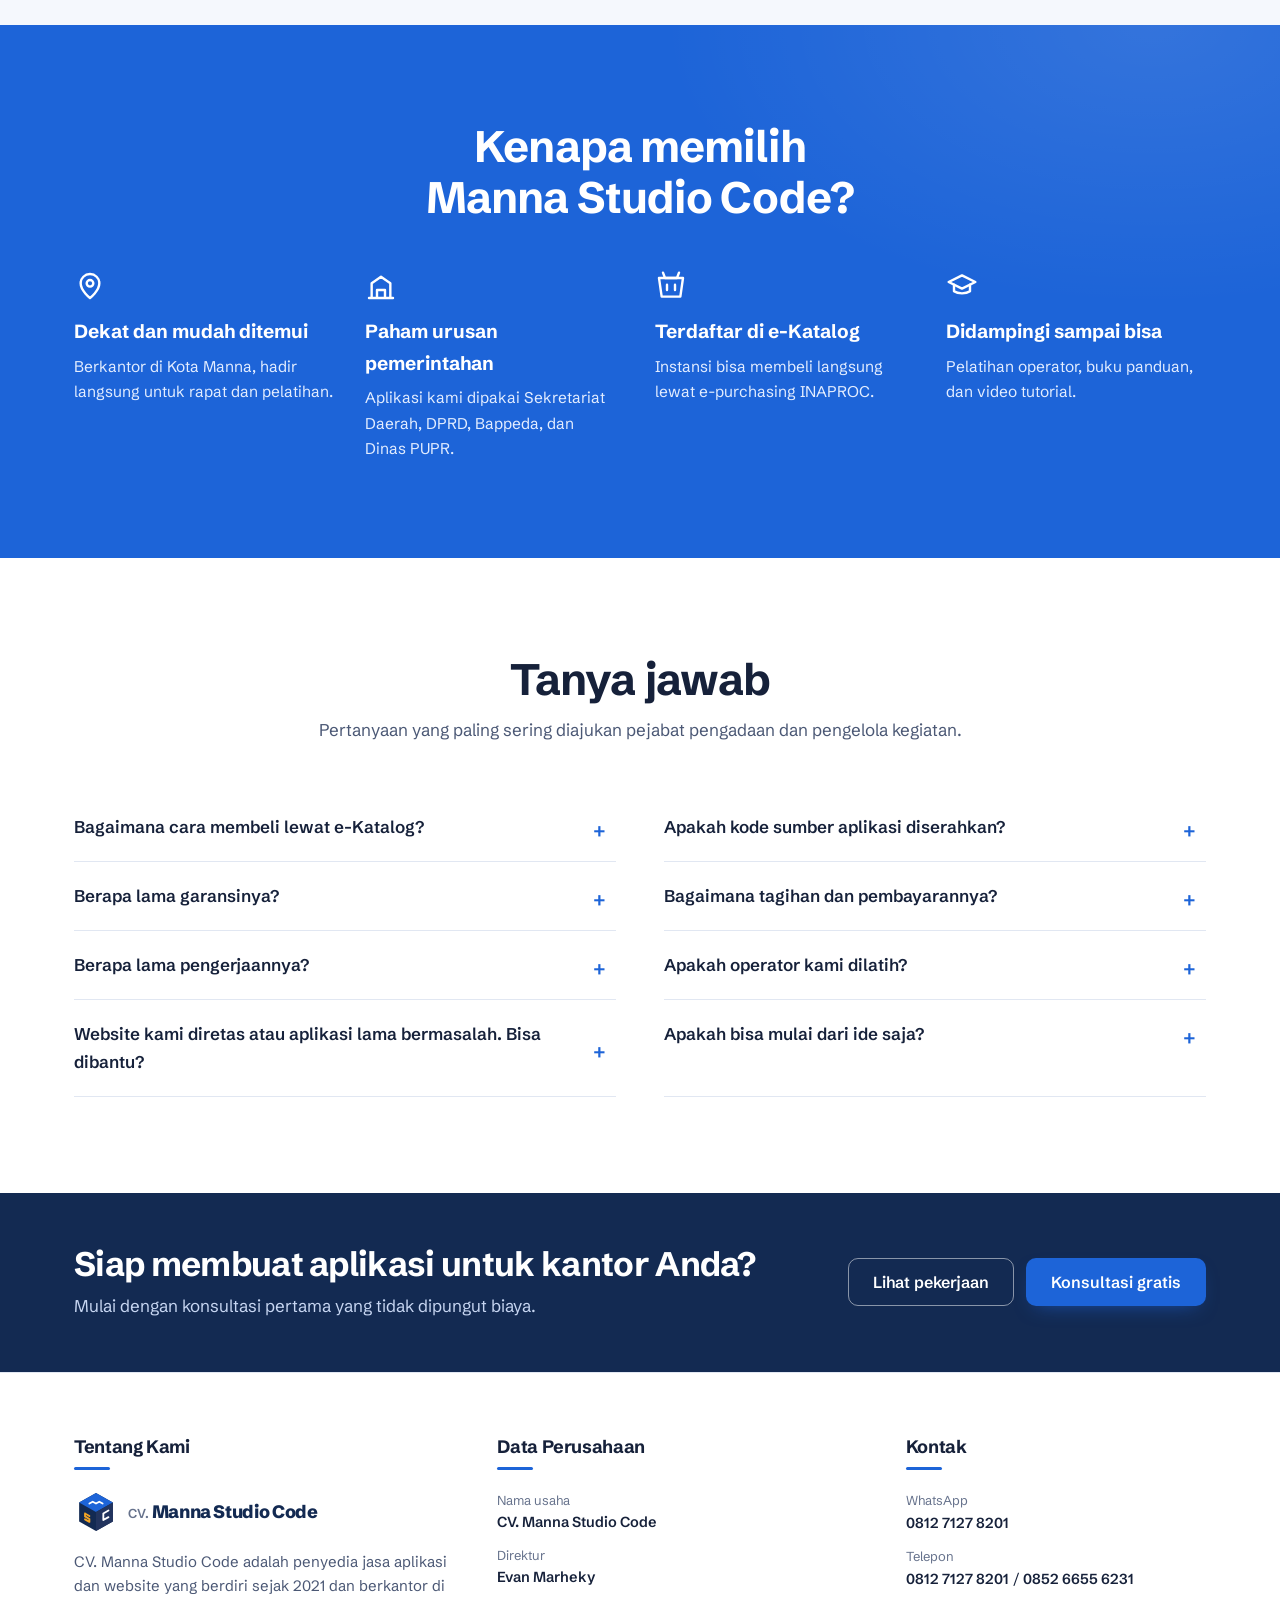
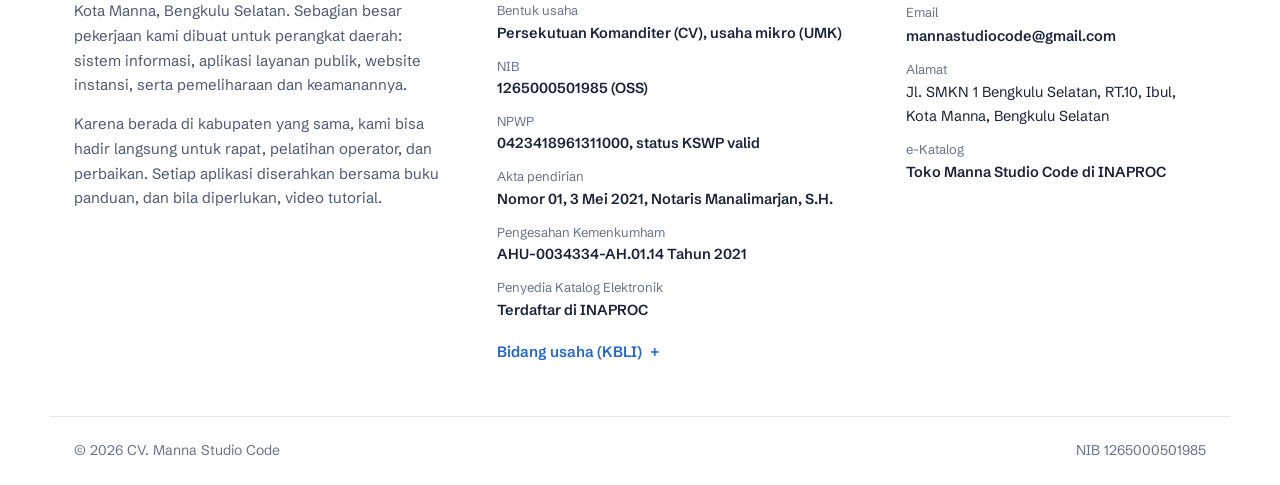
==== commit 9426aaac: "Logo baru (kubus M/S/C) dan cap perusahaan di invoice - Website: logo kubus di navbar, footer, favic" ====
--- a/index.html
+++ b/index.html
@@ -7,7 +7,9 @@
   <meta name="description" content="Jasa pembuatan aplikasi, sistem informasi, dan website untuk instansi dan usaha di Bengkulu Selatan. Tim lokal Kota Manna, konsultasi pertama gratis.">
   <link rel="canonical" href="https://mannastudiocode-gif.github.io/manna-studio-code/">
   <meta name="theme-color" content="#FFFFFF">
-  <link rel="icon" href="assets/msc-logo-400.png">
+  <link rel="icon" href="assets/msc-mark.svg" type="image/svg+xml">
+  <link rel="icon" href="assets/favicon-32.png" sizes="32x32" type="image/png">
+  <link rel="apple-touch-icon" href="assets/apple-touch-icon.png">
   <meta property="og:type" content="website">
   <meta property="og:locale" content="id_ID">
   <meta property="og:site_name" content="CV. Manna Studio Code">
@@ -25,7 +27,7 @@
     "name": "CV. Manna Studio Code",
     "description": "Jasa pembuatan aplikasi, sistem informasi, dan website untuk instansi dan usaha.",
     "url": "https://mannastudiocode-gif.github.io/manna-studio-code/",
-    "logo": "https://mannastudiocode-gif.github.io/manna-studio-code/assets/msc-logo-400.png",
+    "logo": "https://mannastudiocode-gif.github.io/manna-studio-code/assets/msc-mark-512.png",
     "image": "https://mannastudiocode-gif.github.io/manna-studio-code/assets/msc-logo-og.png",
     "telephone": ["+62-812-7127-8201", "+62-852-6655-6231"],
     "email": "mannastudiocode@gmail.com",
@@ -66,7 +68,8 @@
 <header class="nav">
   <div class="wrap nav-in">
     <a href="#" class="brand" aria-label="Manna Studio Code, ke atas">
-      <img src="assets/msc-logo-400.png" alt="" width="400" height="120" fetchpriority="high">
+      <img src="assets/msc-mark.svg" alt="" width="40" height="40" fetchpriority="high">
+      <span class="brand-nama"><small>CV.</small> Manna Studio Code</span>
     </a>
     <button class="menu-btn" aria-label="Buka menu" aria-expanded="false">Menu</button>
     <nav class="links" aria-label="Utama">
@@ -332,6 +335,7 @@
   <div class="wrap foot-grid">
     <div id="tentang">
       <h2>Tentang Kami</h2>
+      <p class="foot-merek"><img src="assets/msc-mark.svg" alt="" width="44" height="44" loading="lazy"><span><small>CV.</small> Manna Studio Code</span></p>
       <div id="tentang-isi"><p class="muted">Memuat…</p></div>
     </div>
     <div>
--- a/css/site.css
+++ b/css/site.css
@@ -77,8 +77,13 @@
 
 .nav { position: sticky; top: 0; z-index: 30; background: rgba(255, 255, 255, .96); backdrop-filter: blur(8px); border-bottom: 1px solid var(--garis); }
 .nav-in { display: flex; align-items: center; justify-content: space-between; gap: 24px; height: 72px; }
-.brand { display: flex; align-items: center; flex-shrink: 0; min-height: 44px; }
-.brand img { width: auto; height: 36px; max-width: none; }
+.brand { display: flex; align-items: center; gap: 10px; flex-shrink: 0; min-height: 44px; color: var(--navy); text-decoration: none; }
+.brand img { width: 40px; height: 40px; }
+.brand-nama { font-size: 19px; font-weight: 800; letter-spacing: -0.02em; white-space: nowrap; }
+.brand-nama small, .foot-merek small { color: var(--redup); font-size: .72em; font-weight: 600; letter-spacing: 0; }
+.foot-merek { display: flex; align-items: center; gap: 10px; margin: 0 0 16px; color: var(--navy); font-size: 18px; font-weight: 800; letter-spacing: -0.02em; }
+@media (max-width: 1040px) { .brand-nama small { display: none; } .links { gap: 18px; } .links a:not(.btn) { font-size: 15px; } }
+@media (max-width: 400px) { .brand { gap: 8px; } .brand-nama { font-size: 15.5px; } .brand img { width: 32px; height: 32px; } .menu-btn { padding: 0 12px; } }
 .links { display: flex; align-items: center; gap: 28px; }
 .links a:not(.btn) { display: inline-flex; align-items: center; min-height: 44px; color: var(--tinta-2); font-size: 15.5px; font-weight: 600; text-decoration: none; }
 .links a:not(.btn):hover { color: var(--biru); }
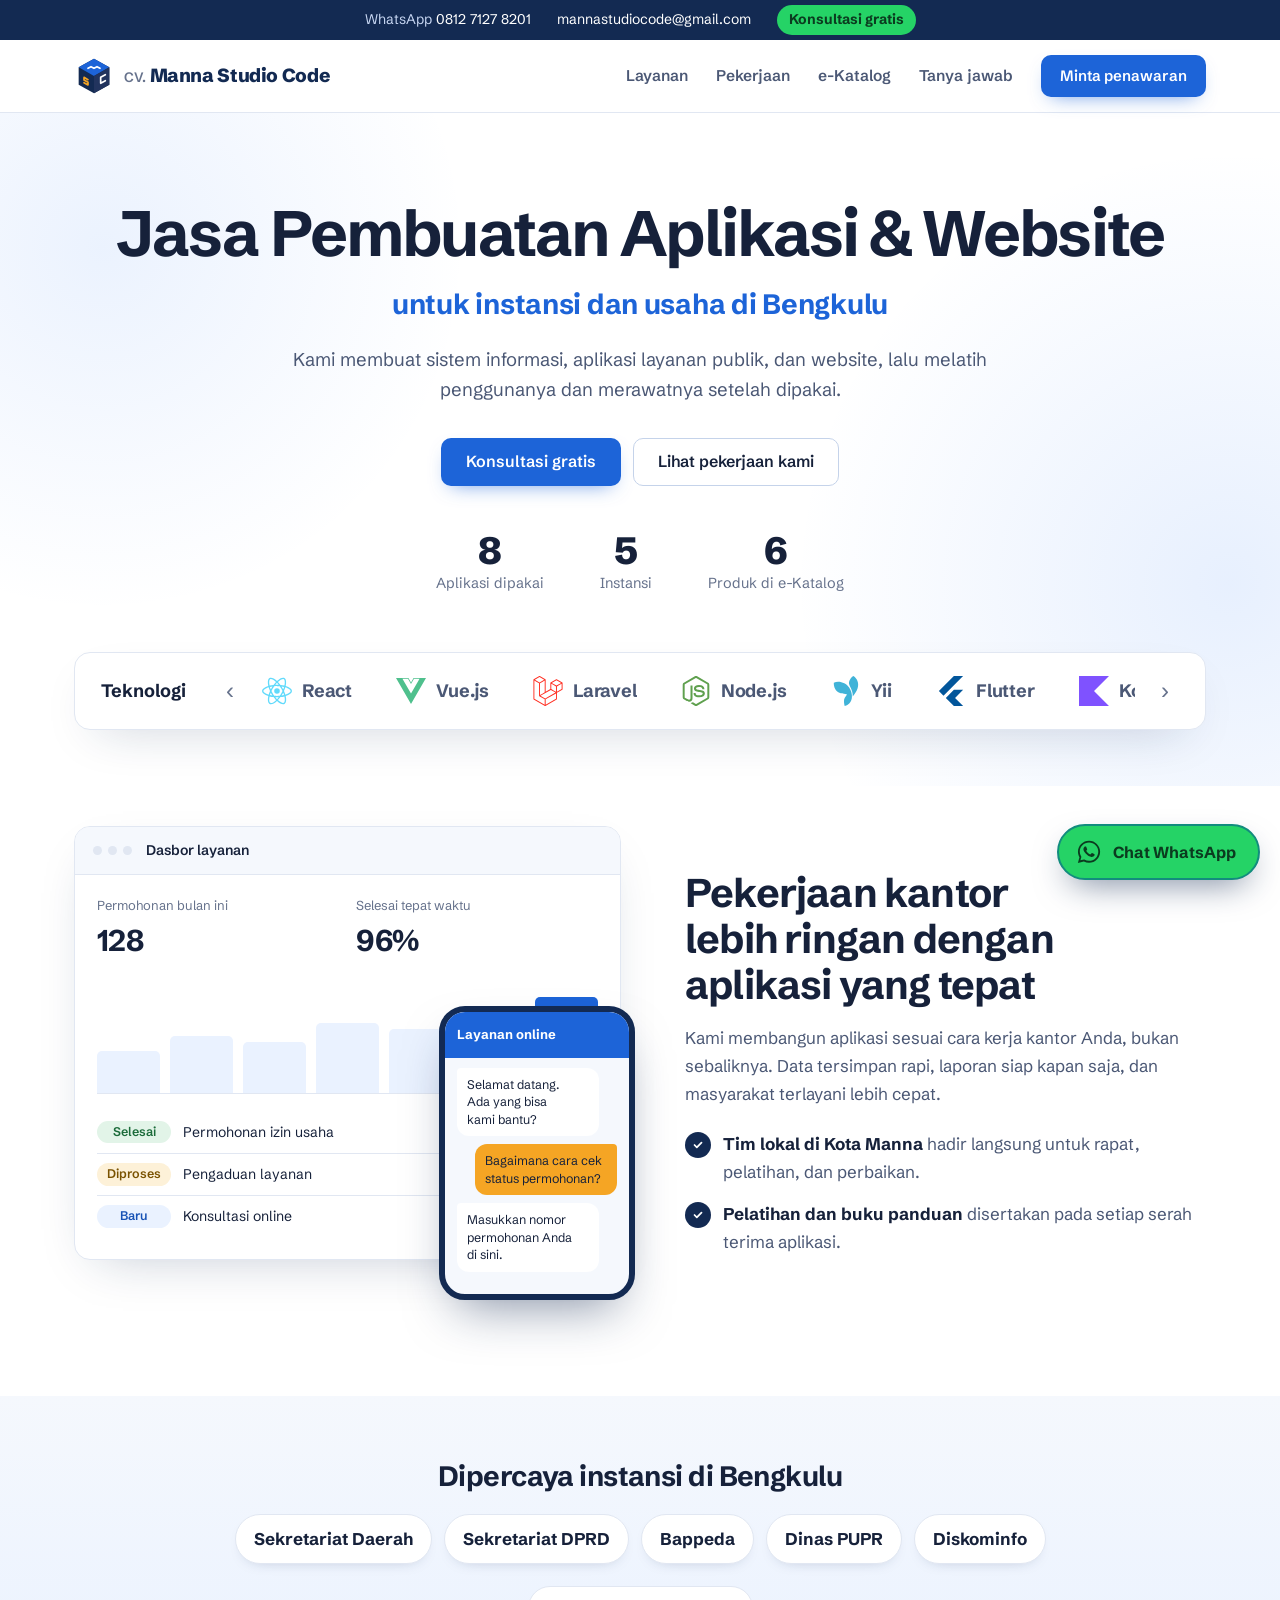
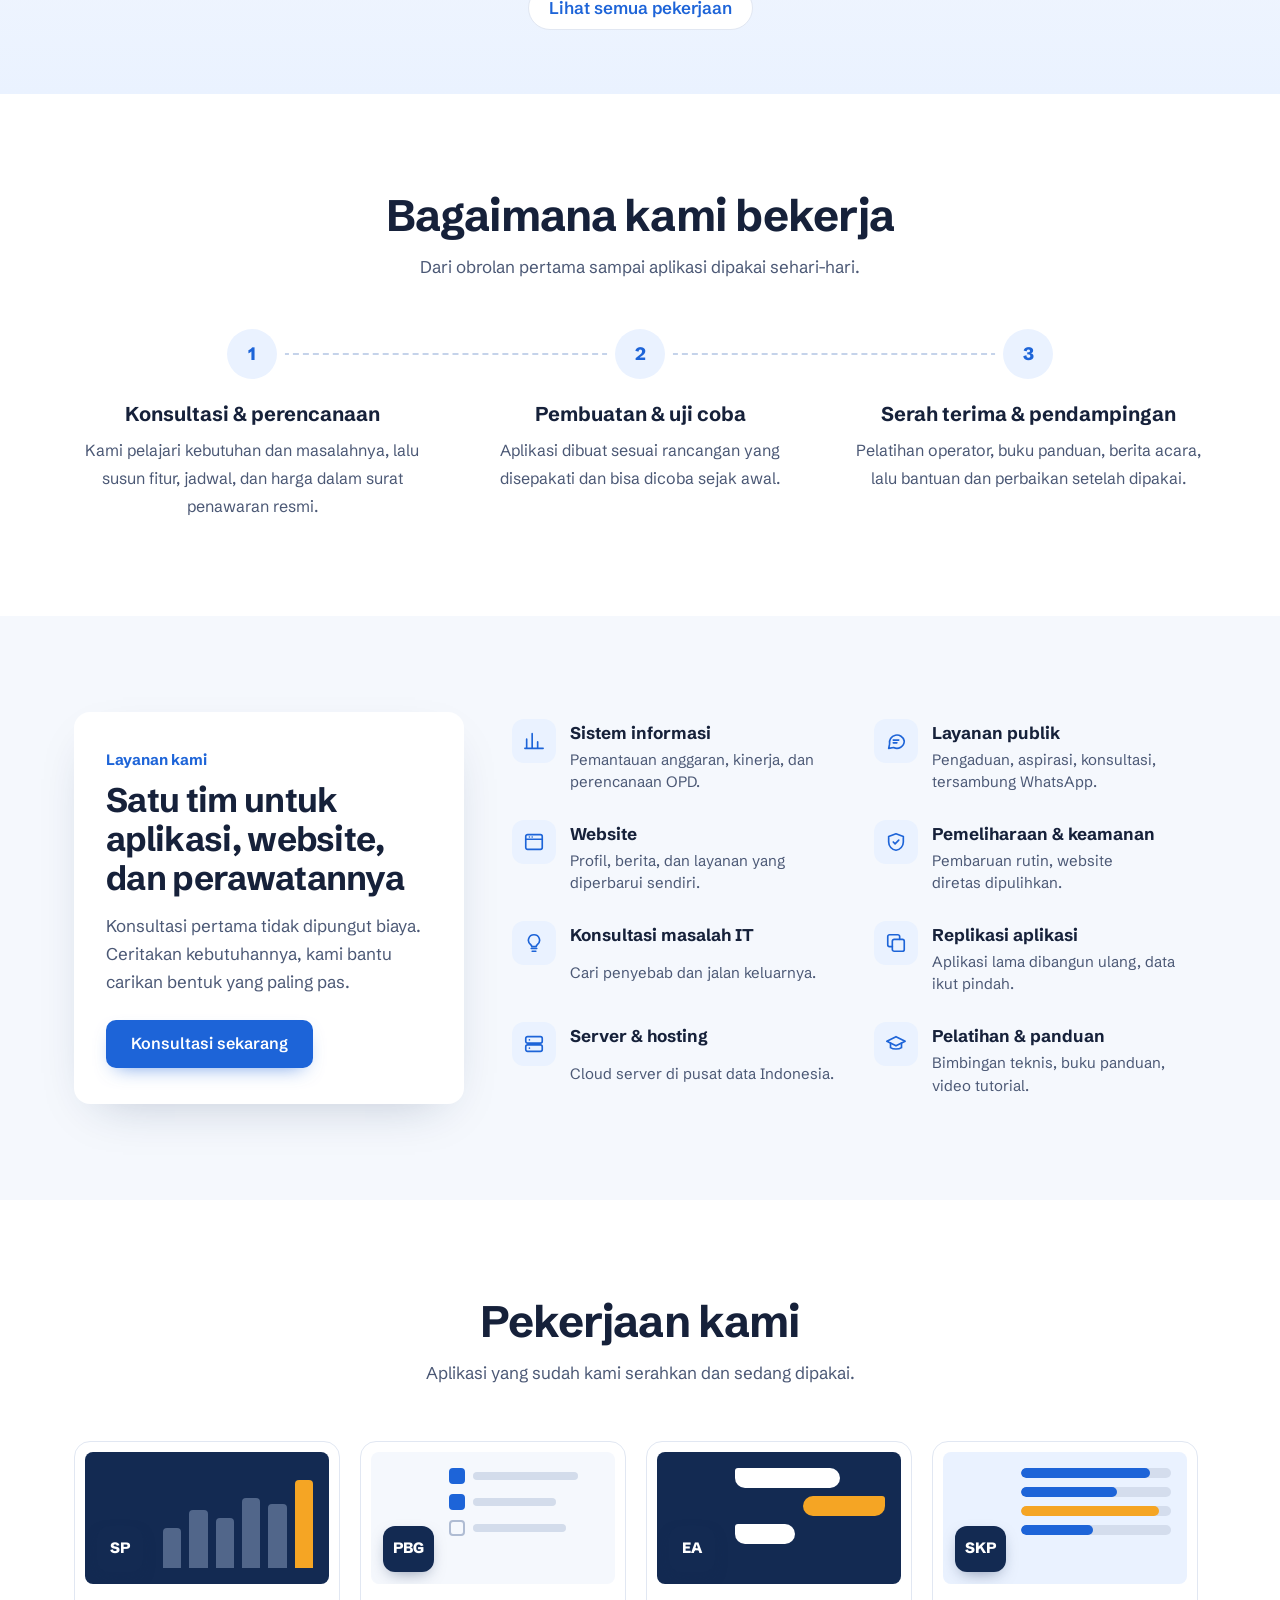
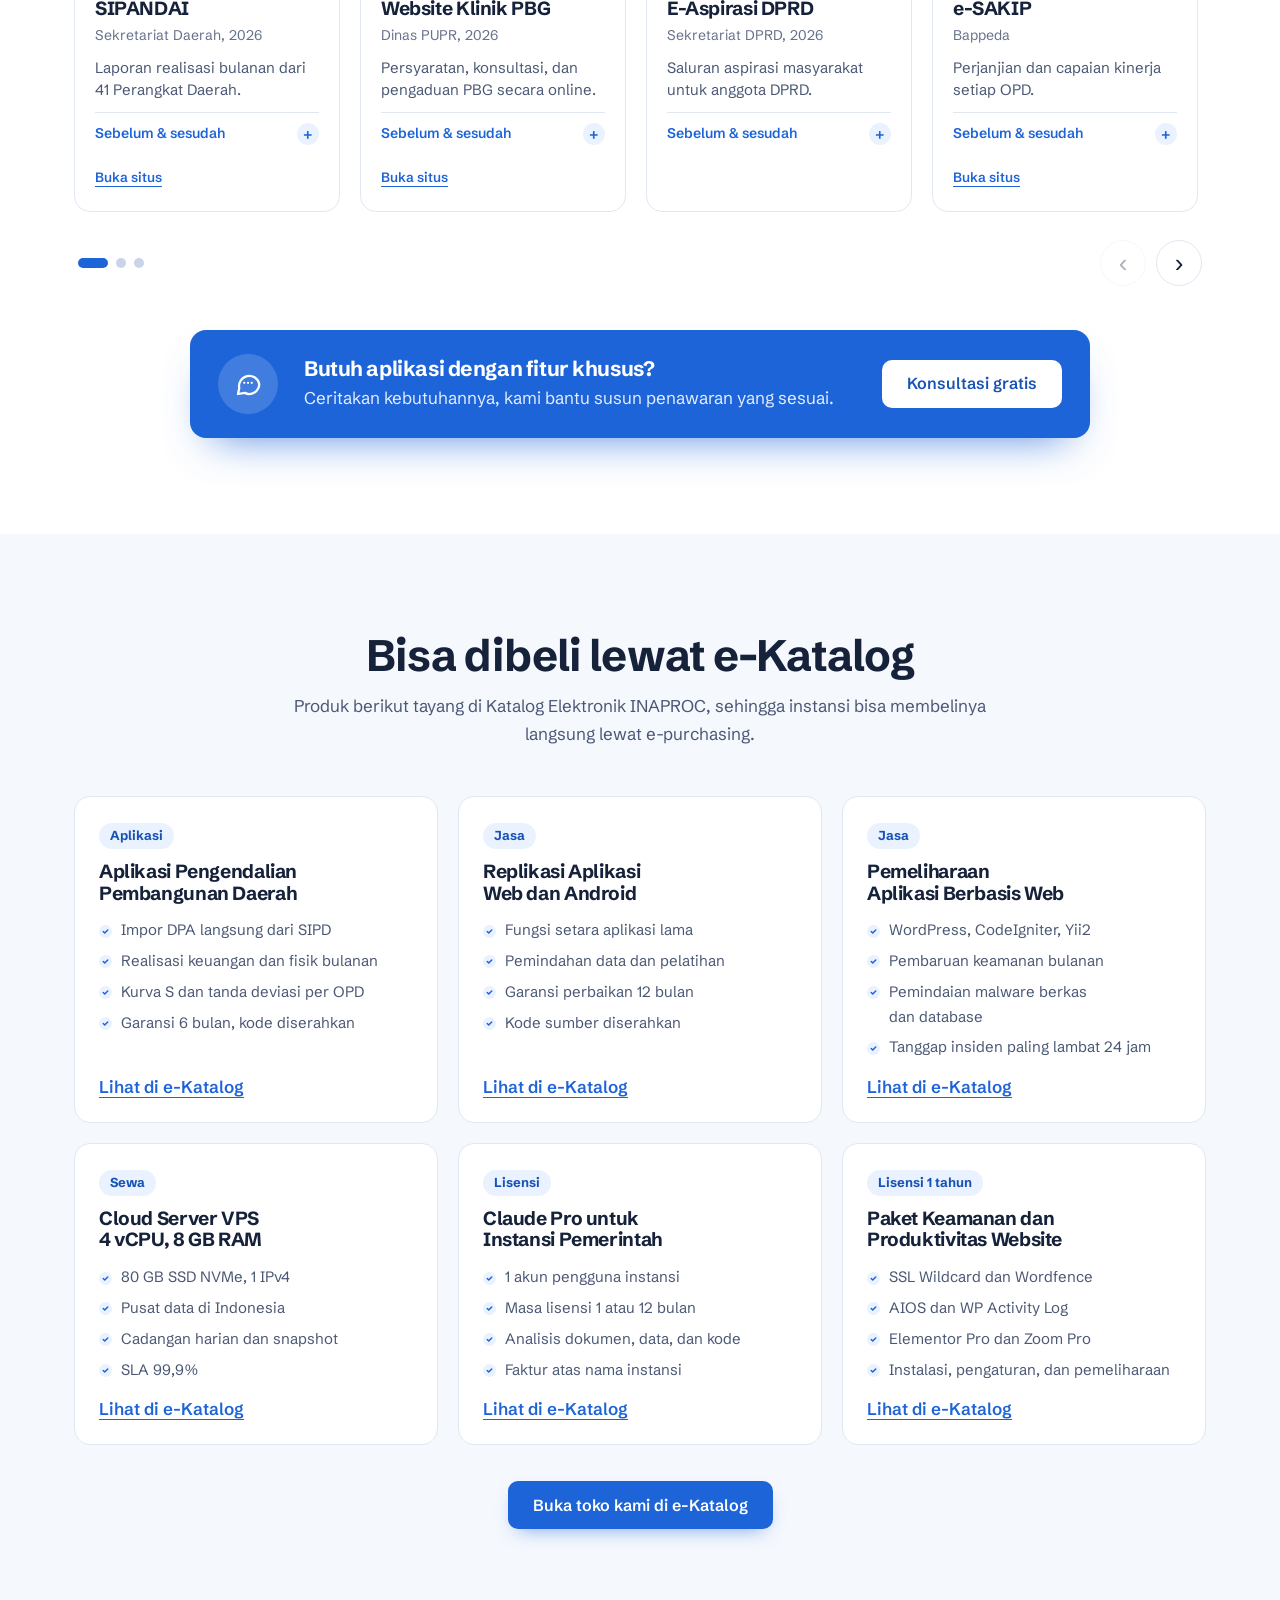
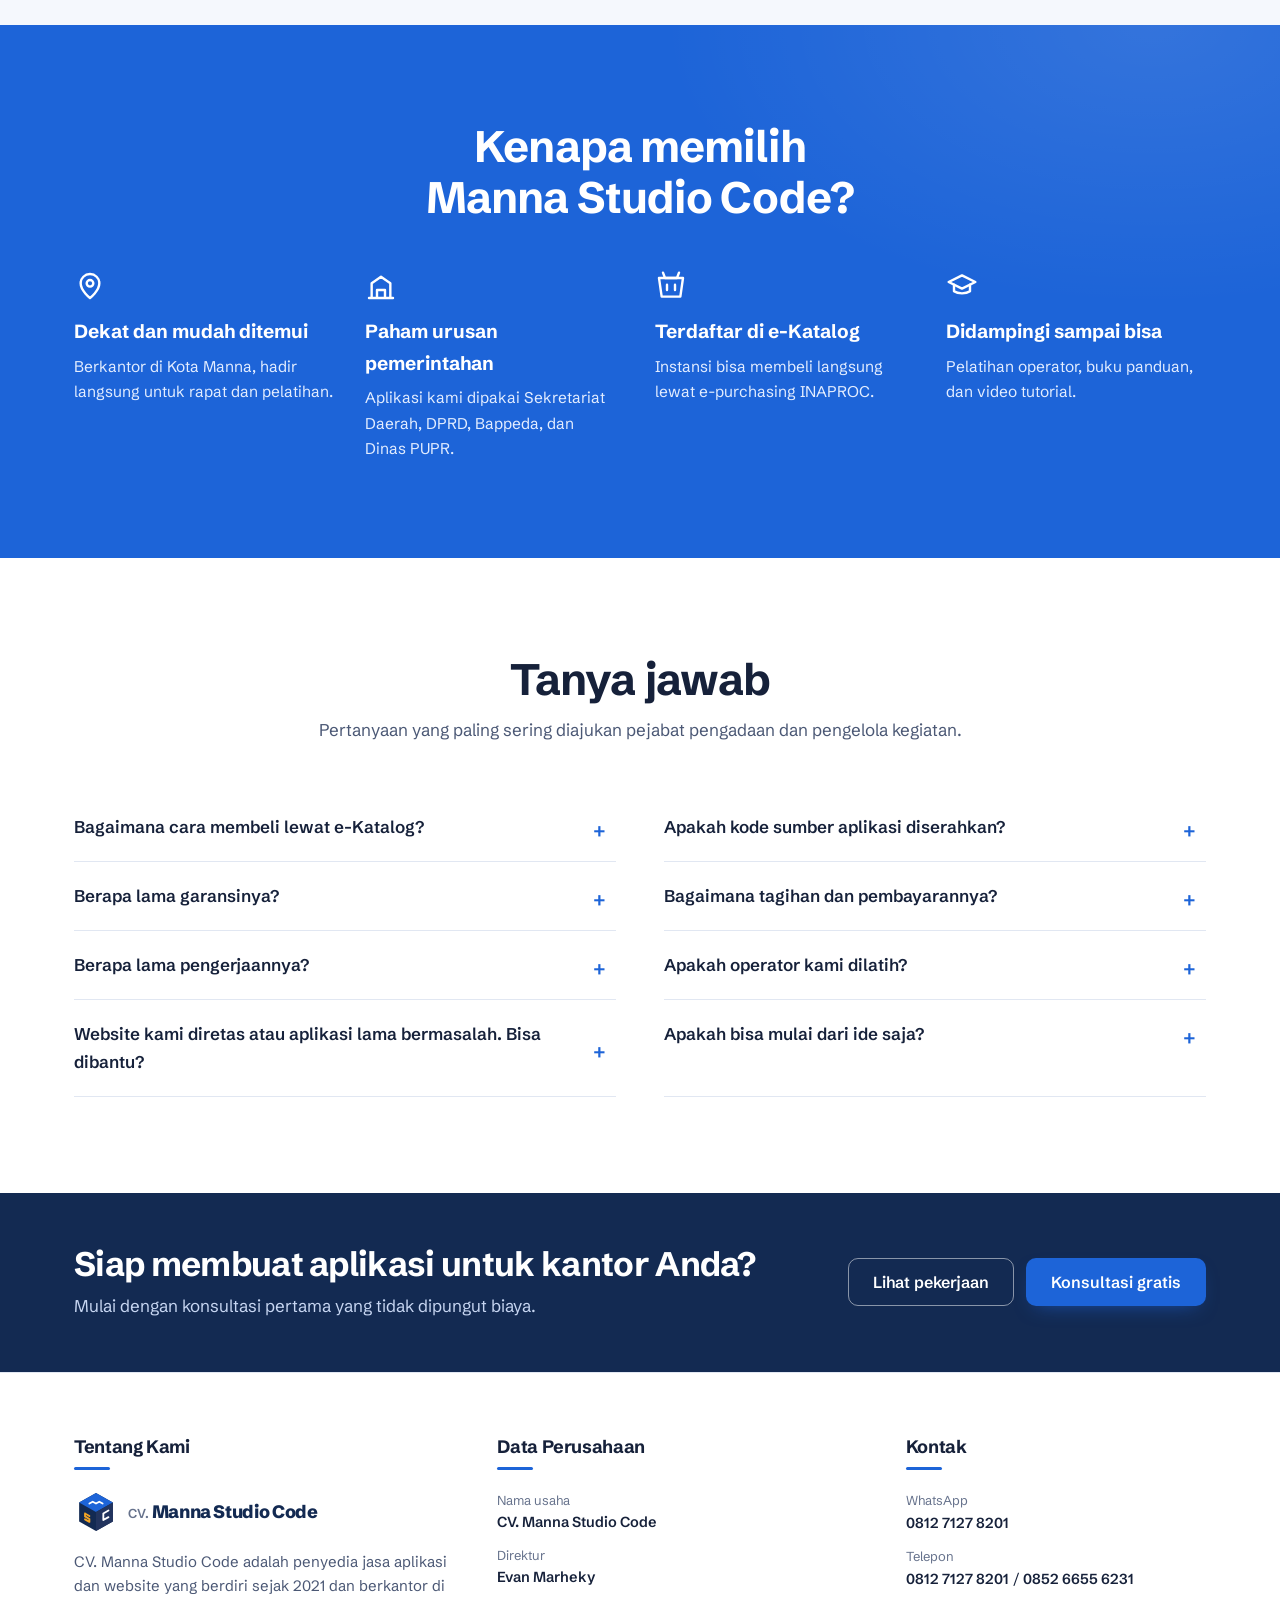
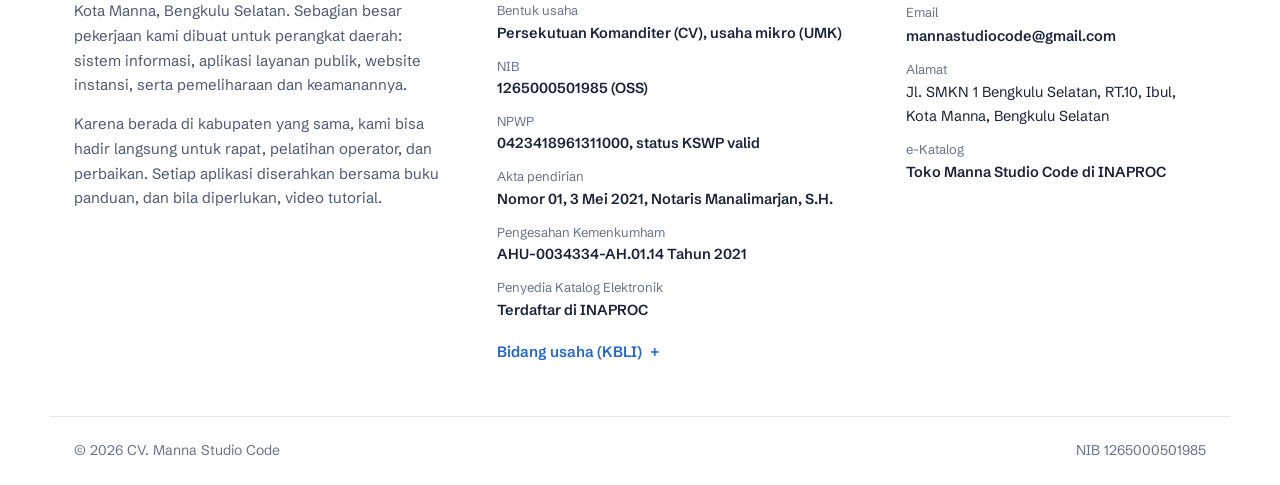
==== commit 56d61b3d: "Jangkauan layanan: Bengkulu (judul, hero, klien, pratinjau) Alamat kantor tetap Kota Manna, Bengkulu" ====
--- a/index.html
+++ b/index.html
@@ -3,8 +3,8 @@
 <head>
   <meta charset="utf-8">
   <meta name="viewport" content="width=device-width, initial-scale=1">
-  <title>Jasa Aplikasi &amp; Website Bengkulu Selatan | Manna Studio Code</title>
-  <meta name="description" content="Jasa pembuatan aplikasi, sistem informasi, dan website untuk instansi dan usaha di Bengkulu Selatan. Tim lokal Kota Manna, konsultasi pertama gratis.">
+  <title>Jasa Aplikasi &amp; Website Bengkulu | Manna Studio Code</title>
+  <meta name="description" content="Jasa pembuatan aplikasi, sistem informasi, dan website untuk instansi dan usaha di Bengkulu. Tim lokal Kota Manna, konsultasi pertama gratis.">
   <link rel="canonical" href="https://mannastudiocode-gif.github.io/manna-studio-code/">
   <meta name="theme-color" content="#FFFFFF">
   <link rel="icon" href="assets/msc-mark.svg" type="image/svg+xml">
@@ -13,8 +13,8 @@
   <meta property="og:type" content="website">
   <meta property="og:locale" content="id_ID">
   <meta property="og:site_name" content="CV. Manna Studio Code">
-  <meta property="og:title" content="Jasa Aplikasi &amp; Website Bengkulu Selatan | Manna Studio Code">
-  <meta property="og:description" content="Aplikasi, sistem informasi, dan website untuk instansi dan usaha di Bengkulu Selatan. Konsultasi pertama gratis lewat WhatsApp.">
+  <meta property="og:title" content="Jasa Aplikasi &amp; Website Bengkulu | Manna Studio Code">
+  <meta property="og:description" content="Aplikasi, sistem informasi, dan website untuk instansi dan usaha di Bengkulu. Konsultasi pertama gratis lewat WhatsApp.">
   <meta property="og:url" content="https://mannastudiocode-gif.github.io/manna-studio-code/">
   <meta property="og:image" content="https://mannastudiocode-gif.github.io/manna-studio-code/assets/msc-logo-og.png">
   <meta property="og:image:width" content="1200">
@@ -87,7 +87,7 @@
   <section class="hero">
     <div class="wrap hero-in">
       <h1>Jasa Pembuatan Aplikasi &amp; Website</h1>
-      <p class="hero-sub">untuk instansi dan usaha di Bengkulu Selatan</p>
+      <p class="hero-sub">untuk instansi dan usaha di Bengkulu</p>
       <p class="lead">Kami membuat sistem informasi, aplikasi layanan publik, dan website, lalu melatih penggunanya dan merawatnya setelah dipakai.</p>
       <div class="cta">
         <a class="btn btn-biru ajak-wa" href="https://wa.me/6281271278201" target="_blank" rel="noopener">Konsultasi gratis</a>
@@ -153,7 +153,7 @@
   <!-- Klien -->
   <section class="klien" aria-labelledby="klien-judul">
     <div class="wrap klien-in">
-      <h2 id="klien-judul">Dipercaya instansi di Bengkulu Selatan</h2>
+      <h2 id="klien-judul">Dipercaya instansi di Bengkulu</h2>
       <ul id="klien-list"><li>Memuat…</li></ul>
       <a class="pil-tautan" href="#pekerjaan">Lihat semua pekerjaan</a>
     </div>
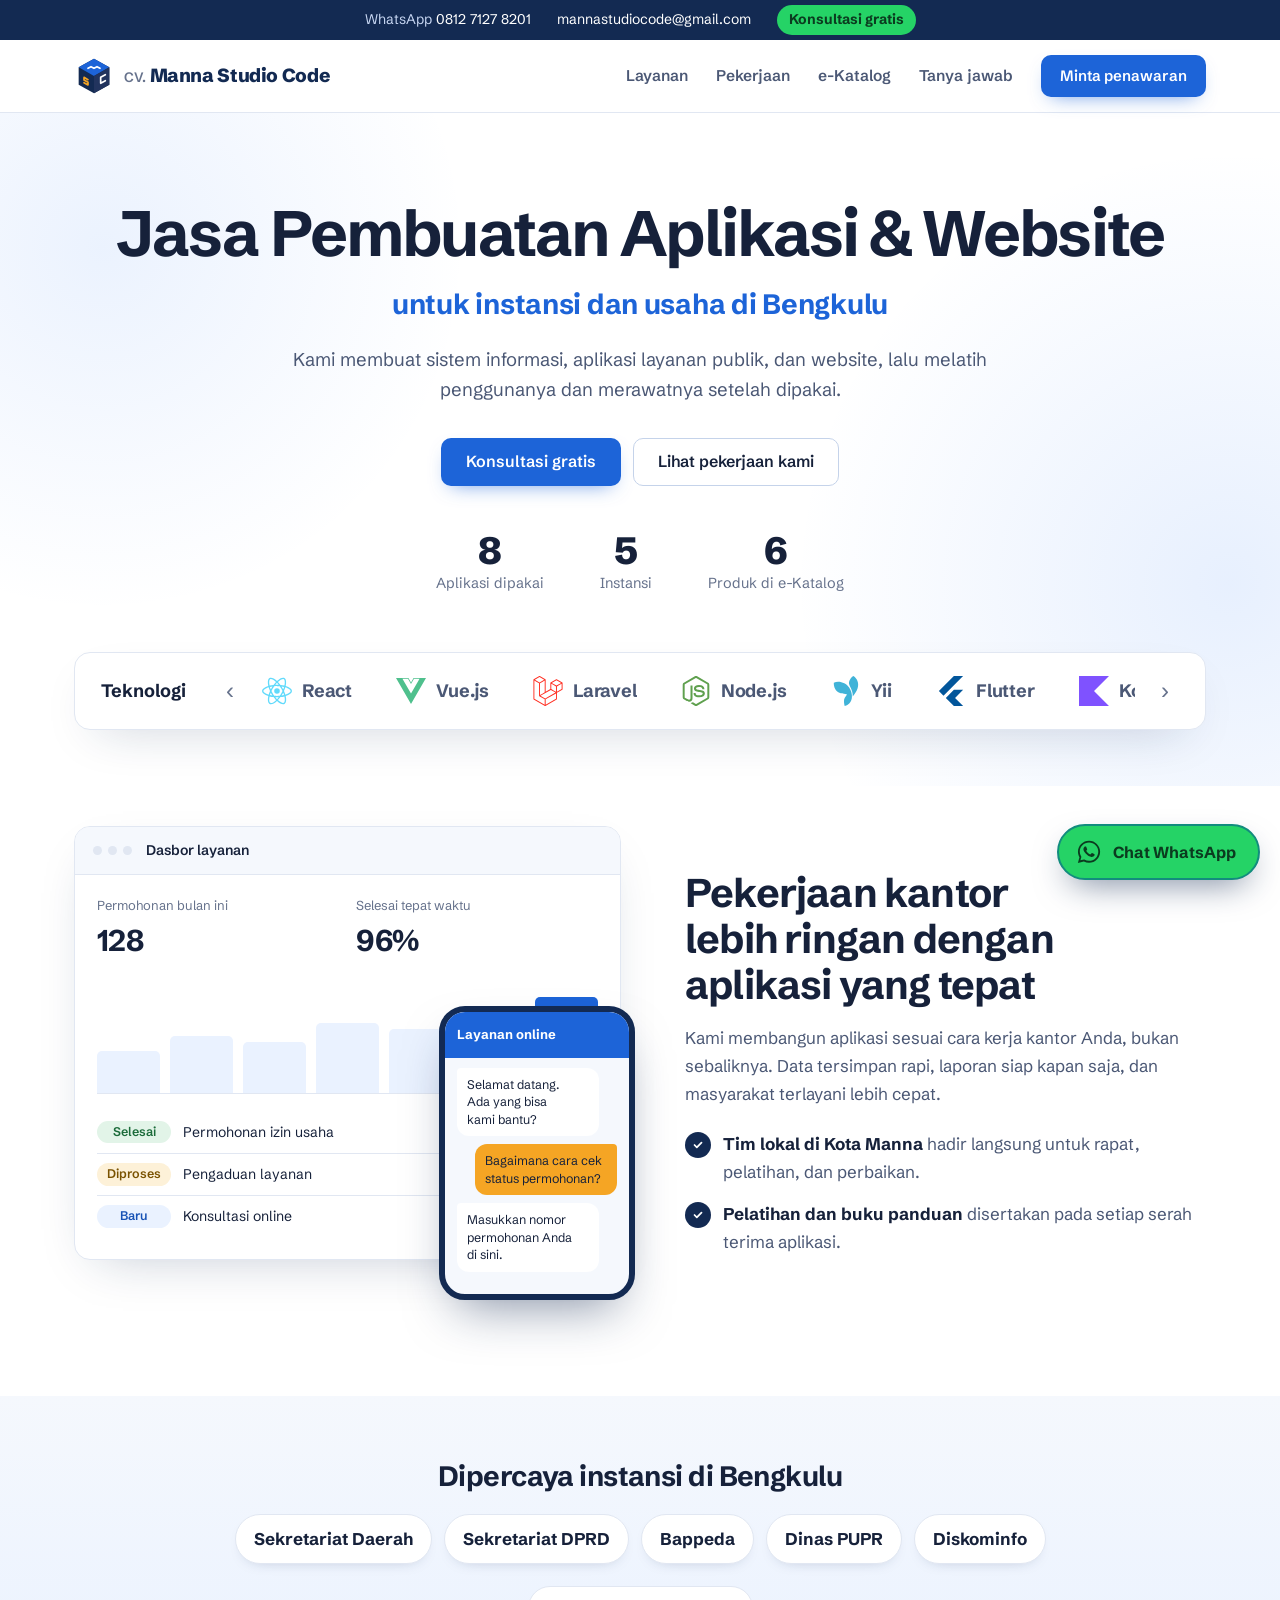
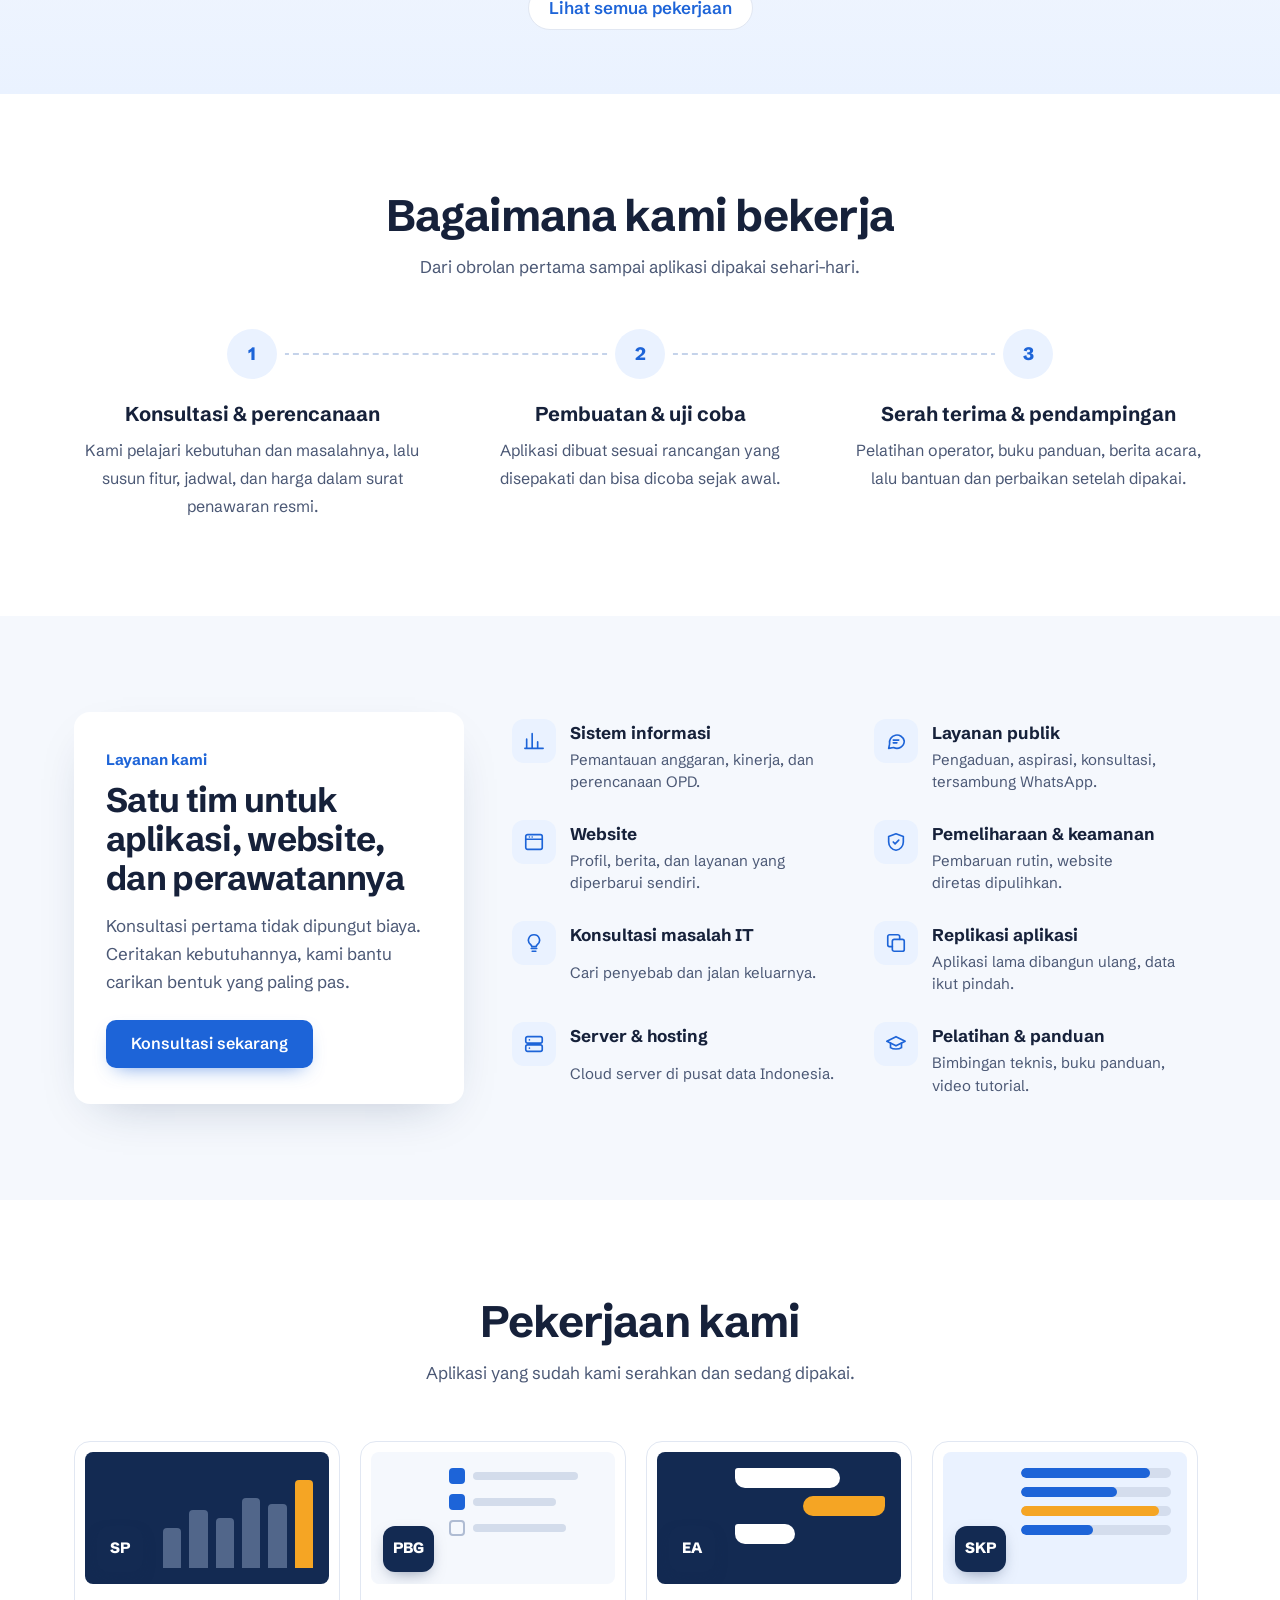
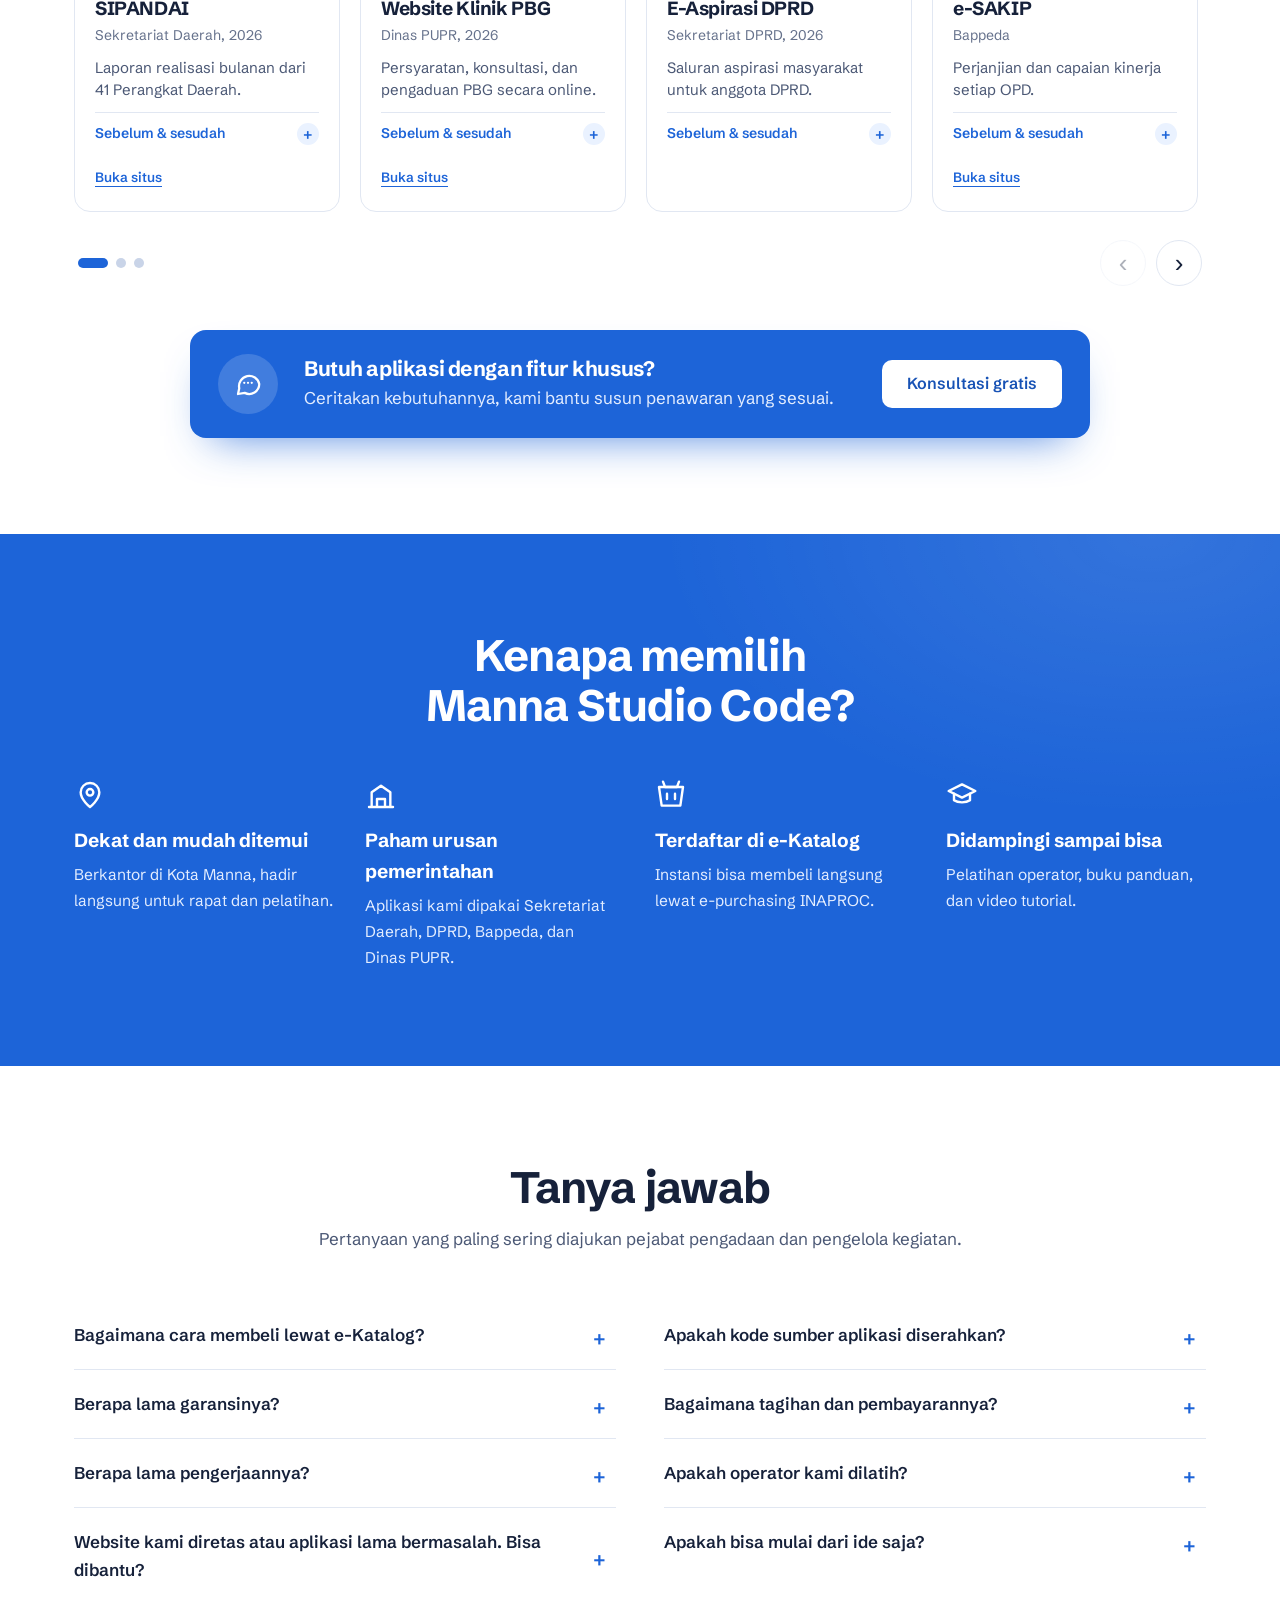
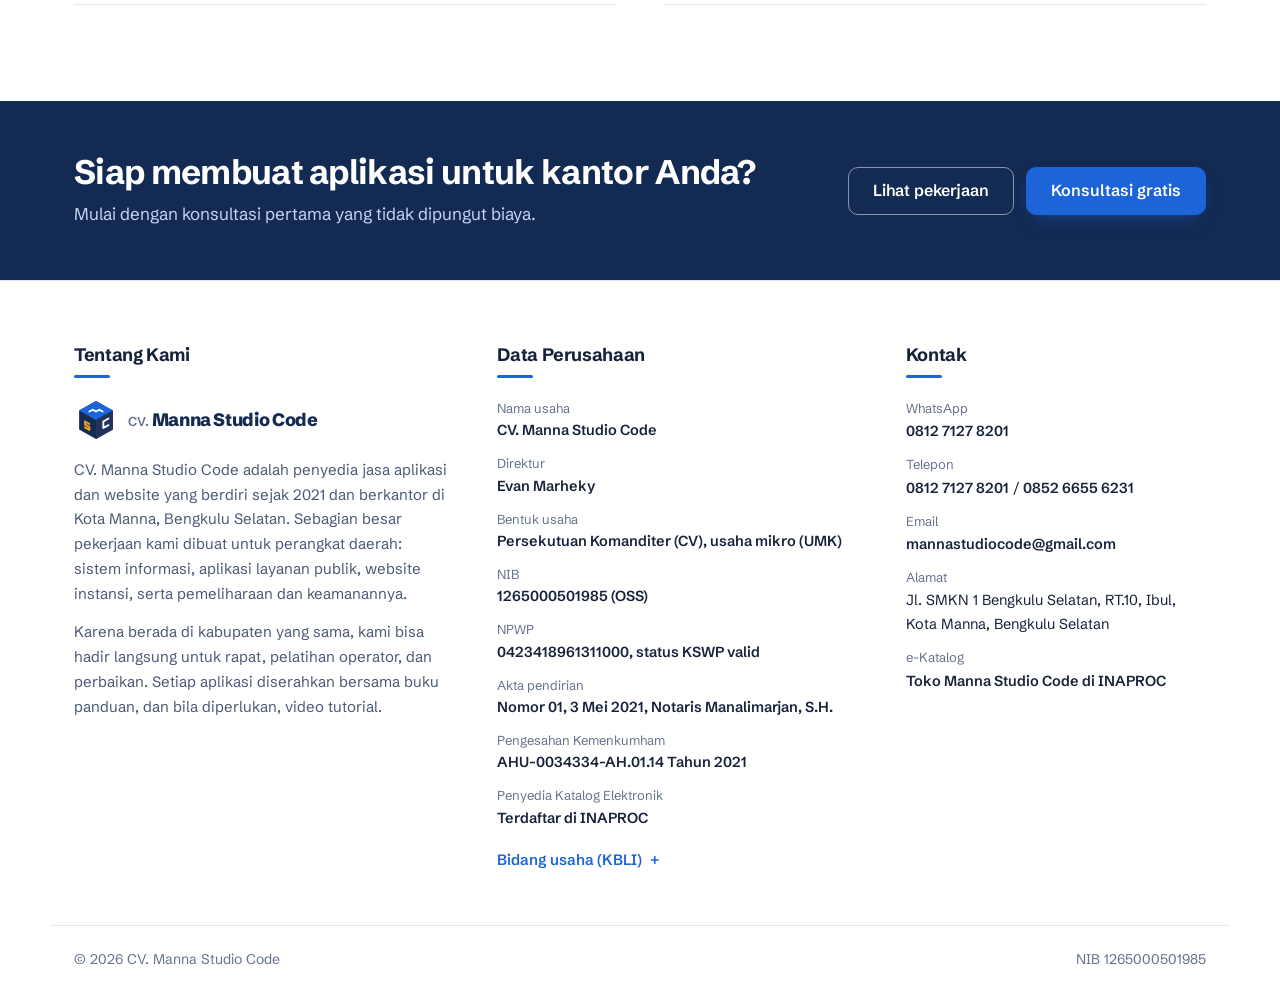
==== commit 2716d089: "Hapus bagian produk e-Katalog dari halaman Menu e-Katalog kini langsung membuka toko di INAPROC.  Co" ====
--- a/index.html
+++ b/index.html
@@ -75,7 +75,7 @@
     <nav class="links" aria-label="Utama">
       <a href="#layanan">Layanan</a>
       <a href="#pekerjaan">Pekerjaan</a>
-      <a href="#katalog">e-Katalog</a>
+      <a href="https://katalog.inaproc.id/manna-studio-code" target="_blank" rel="noopener">e-Katalog</a>
       <a href="#tanya-jawab">Tanya jawab</a>
       <a href="https://wa.me/6281271278201" target="_blank" rel="noopener" class="btn btn-biru btn-kecil ajak-wa">Minta penawaran</a>
     </nav>
@@ -225,18 +225,6 @@
     </div>
   </section>
 
-  <!-- e-Katalog -->
-  <section id="katalog" class="sec sec-kabut">
-    <div class="wrap">
-      <div class="judul-tengah">
-        <h2>Bisa dibeli lewat e-Katalog</h2>
-        <p>Produk berikut tayang di Katalog Elektronik INAPROC, sehingga instansi bisa membelinya langsung lewat e-purchasing.</p>
-      </div>
-      <div id="katalog-list" class="katalog"><p class="muted">Memuat…</p></div>
-      <p class="katalog-cari"><a class="btn btn-biru" href="https://katalog.inaproc.id/manna-studio-code" target="_blank" rel="noopener">Buka toko kami di e-Katalog</a></p>
-    </div>
-  </section>
-
   <!-- Keunggulan -->
   <section class="unggul" aria-labelledby="unggul-judul">
     <div class="wrap">
--- a/css/site.css
+++ b/css/site.css
@@ -293,16 +293,6 @@
 .ajak-kotak :focus-visible { outline-color: #fff; }
 
 /* ---------- e-Katalog ---------- */
-.katalog { display: grid; grid-template-columns: repeat(3, minmax(0, 1fr)); gap: 20px; }
-.produk { display: flex; flex-direction: column; padding: 26px 24px 18px; border: 1px solid var(--garis); border-radius: var(--sudut-besar); background: var(--putih); transition: box-shadow .15s, border-color .15s; }
-.produk:hover { border-color: #C5D3EA; box-shadow: var(--bayang); }
-.produk-jenis { align-self: flex-start; margin: 0 0 12px; padding: 2px 11px; border-radius: 99px; background: var(--biru-muda); color: var(--biru-tua); font-size: 13px; font-weight: 700; }
-.produk h3 { font-size: 19px; }
-.produk ul { display: grid; gap: 6px; margin-top: 14px; list-style: none; }
-.produk li { position: relative; padding-left: 22px; color: var(--tinta-2); font-size: 15px; }
-.produk li::before { content: ''; position: absolute; left: 0; top: .42em; width: 13px; height: 13px; border-radius: 50%; background: var(--biru-muda) url("data:image/svg+xml,%3Csvg xmlns='http://www.w3.org/2000/svg' viewBox='0 0 24 24' fill='none' stroke='%231D64D8' stroke-width='4' stroke-linecap='round' stroke-linejoin='round'%3E%3Cpath d='M6 12l4 4 8-8'/%3E%3C/svg%3E") center / 9px no-repeat; }
-.produk-link { display: inline-flex; align-items: center; min-height: 44px; margin-top: auto; padding-top: 10px; font-weight: 600; text-underline-offset: 4px; }
-.katalog-cari { margin: 36px 0 0; text-align: center; }
 
 /* ---------- Keunggulan ---------- */
 .unggul { padding: var(--jarak) 0; color: #fff; background: radial-gradient(700px 400px at 90% 0%, rgba(255, 255, 255, .10), transparent 70%), var(--biru); }
@@ -392,8 +382,7 @@
   .pengantar-in, .layanan-in { grid-template-columns: minmax(0, 1fr); gap: 40px; }
   .ilus { max-width: 560px; }
   .porto { grid-auto-columns: calc((100% - 20px) / 2); }
-  .katalog { grid-template-columns: repeat(2, minmax(0, 1fr)); }
-  .unggul-grid { grid-template-columns: repeat(2, minmax(0, 1fr)); }
+    .unggul-grid { grid-template-columns: repeat(2, minmax(0, 1fr)); }
   .foot-grid { grid-template-columns: 1fr 1fr; }
   .foot-grid > :last-child { grid-column: 1 / -1; }
 }
@@ -415,7 +404,7 @@
   .layanan-grid { grid-template-columns: minmax(0, 1fr); }
   .porto { grid-auto-columns: 82%; }
   .geser-btn { width: 42px; height: 42px; }
-  .katalog, .unggul-grid, .faq, .foot-grid { grid-template-columns: minmax(0, 1fr); }
+  .unggul-grid, .faq, .foot-grid { grid-template-columns: minmax(0, 1fr); }
   .pita-btn, .pita-btn .btn { width: 100%; }
   .wa-apung { right: 14px; bottom: 14px; }
   .wa-buka { min-height: 58px; padding: 0 15px; }
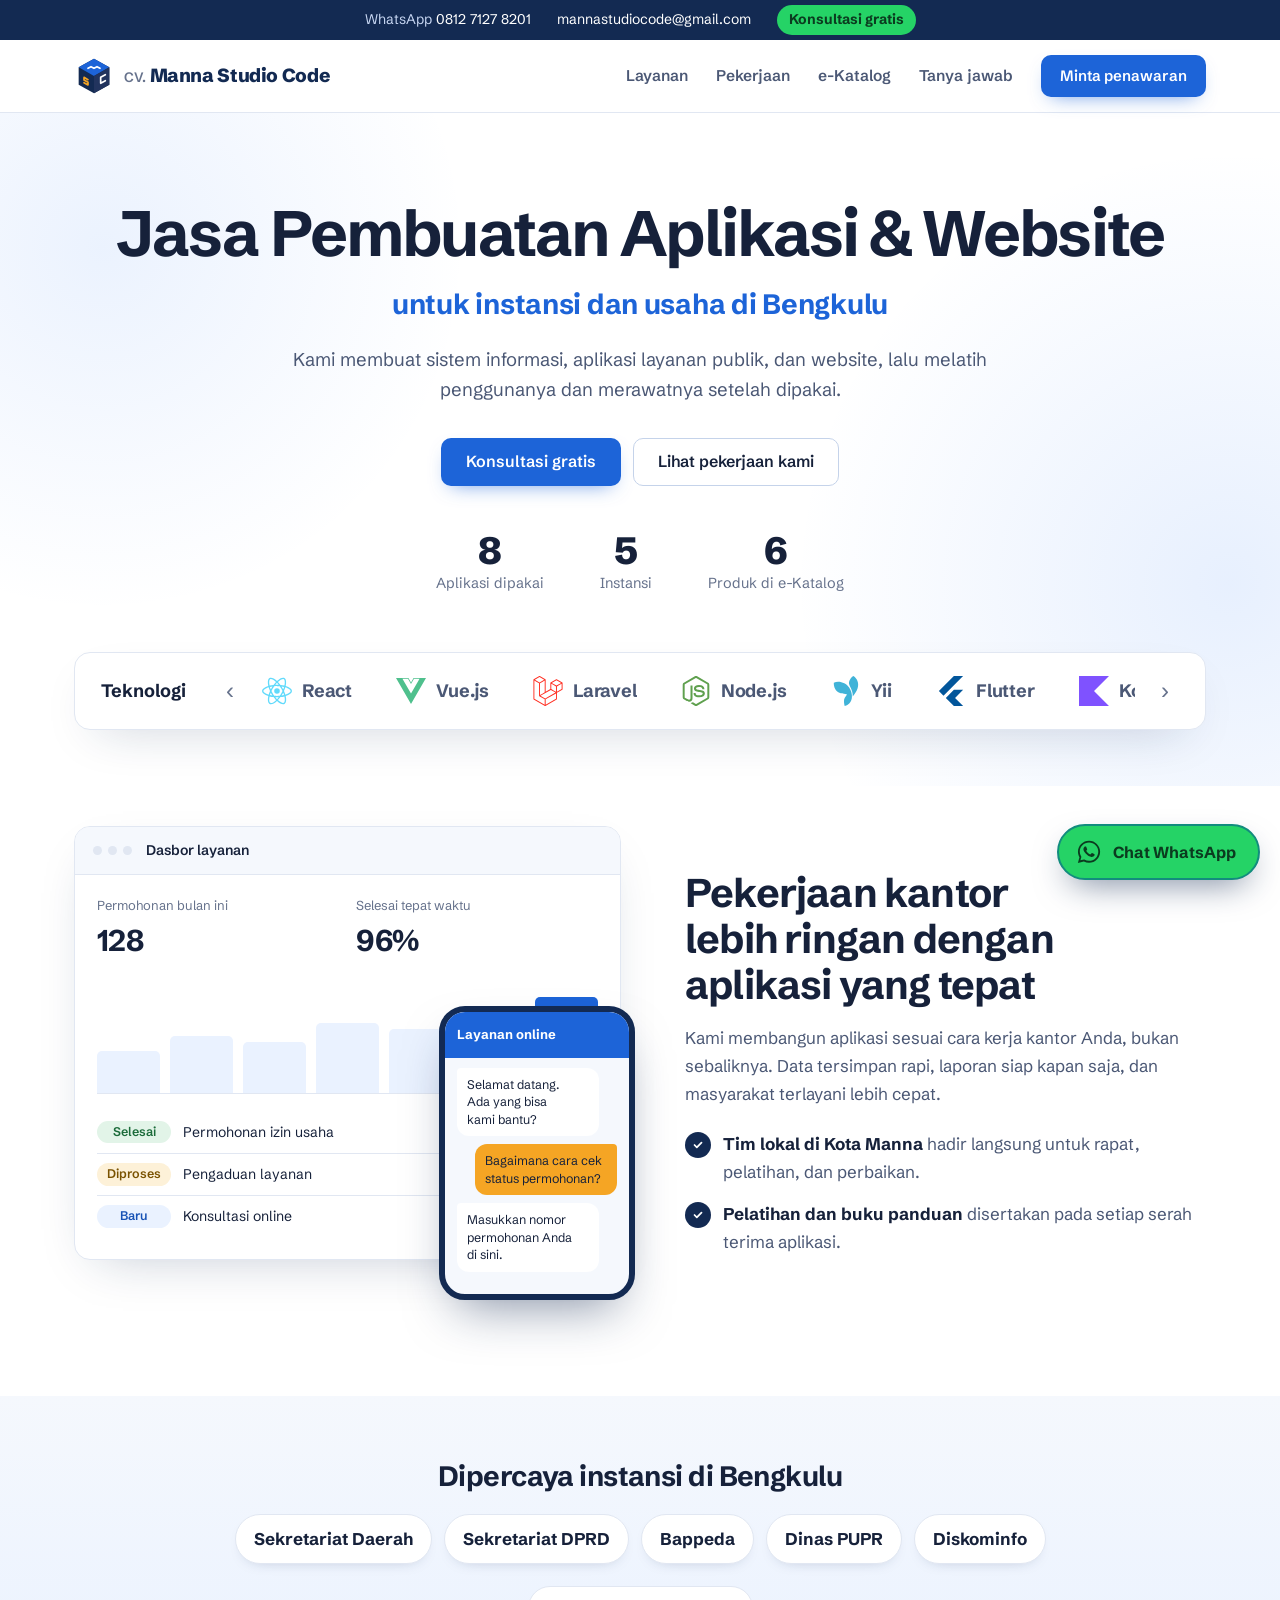
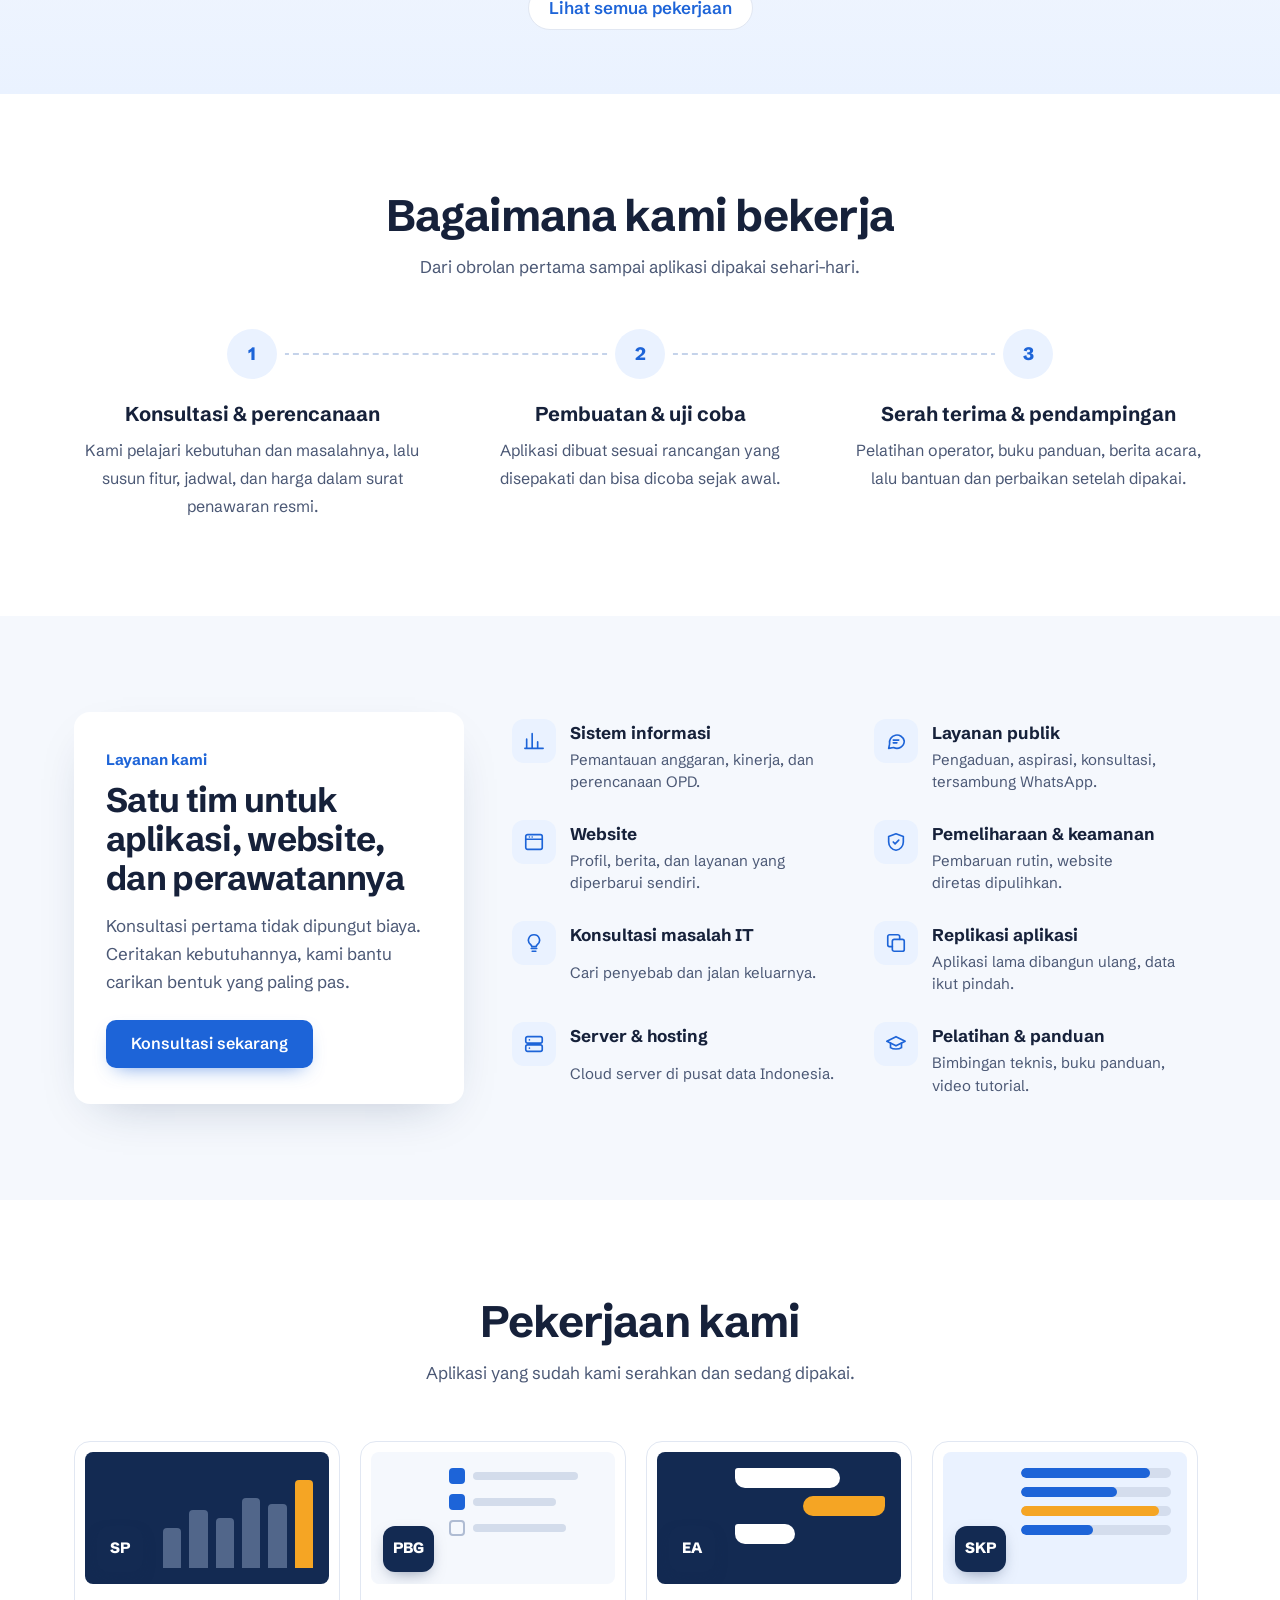
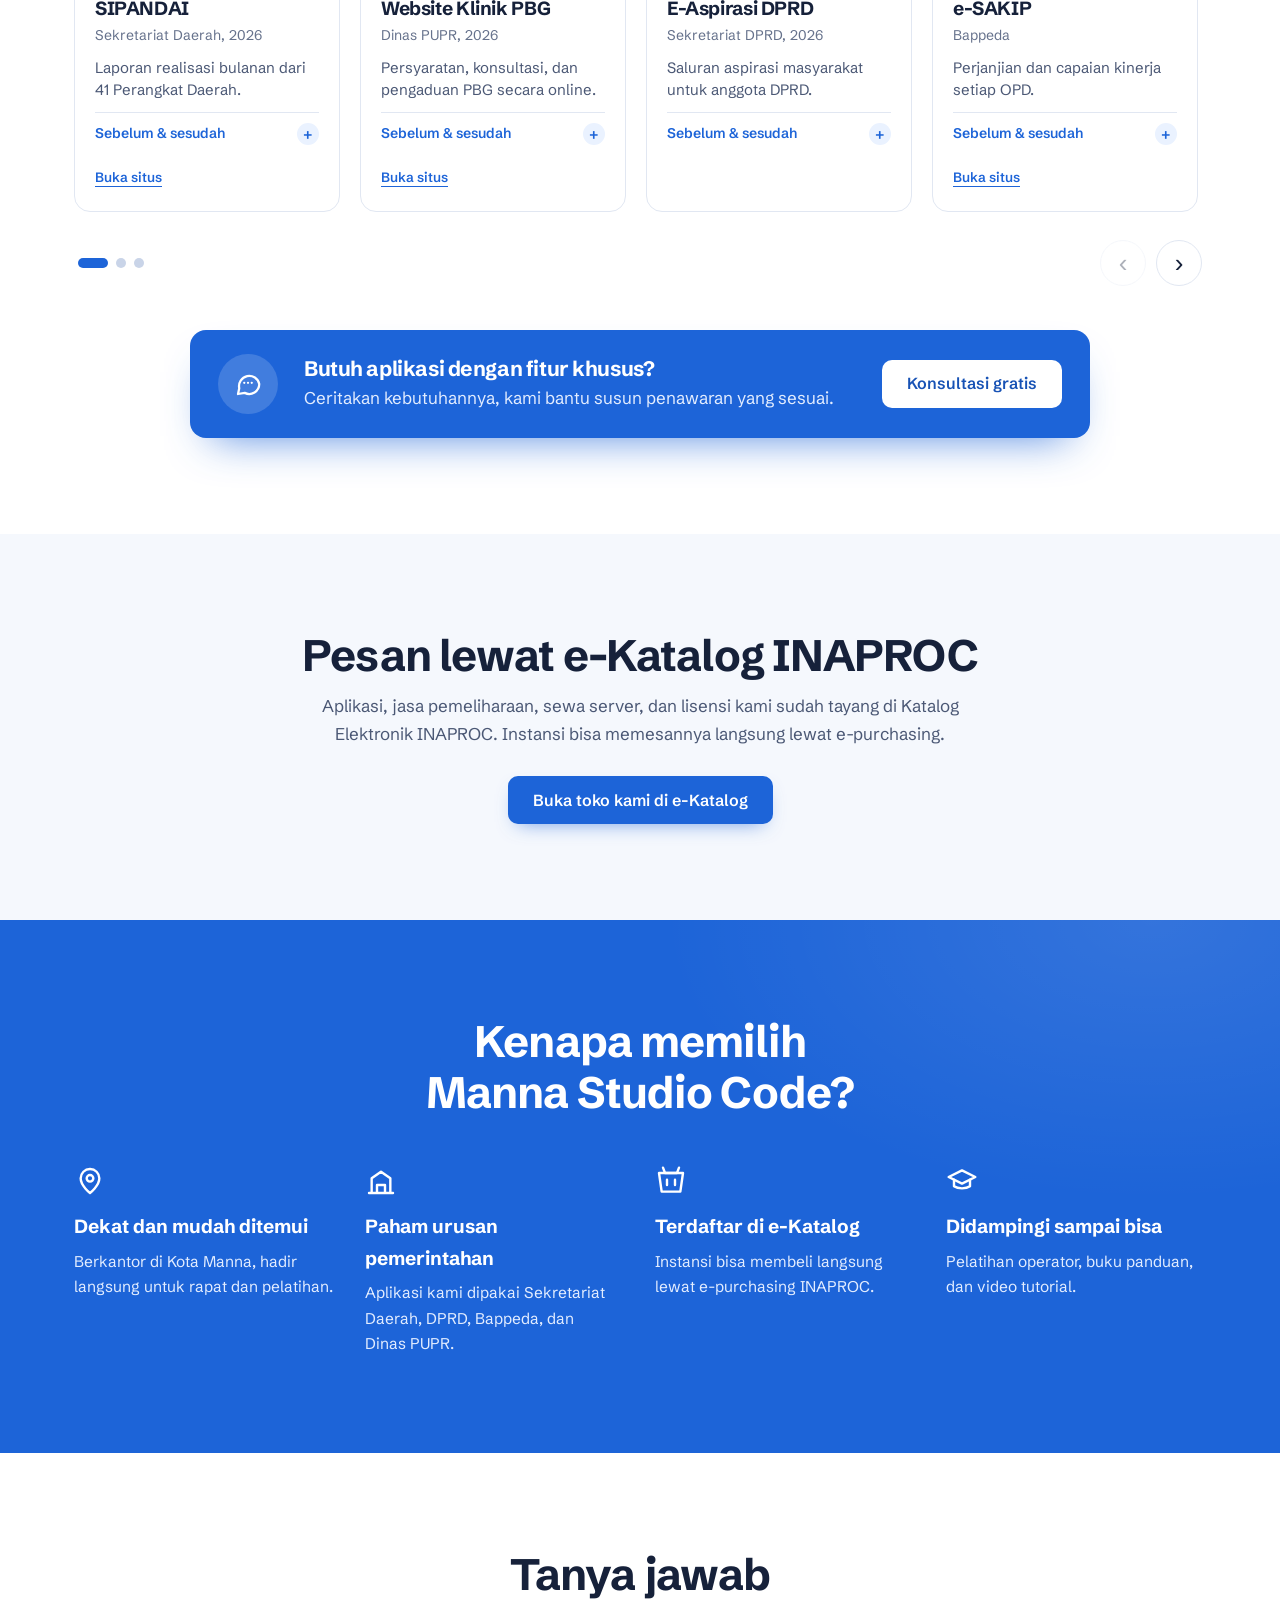
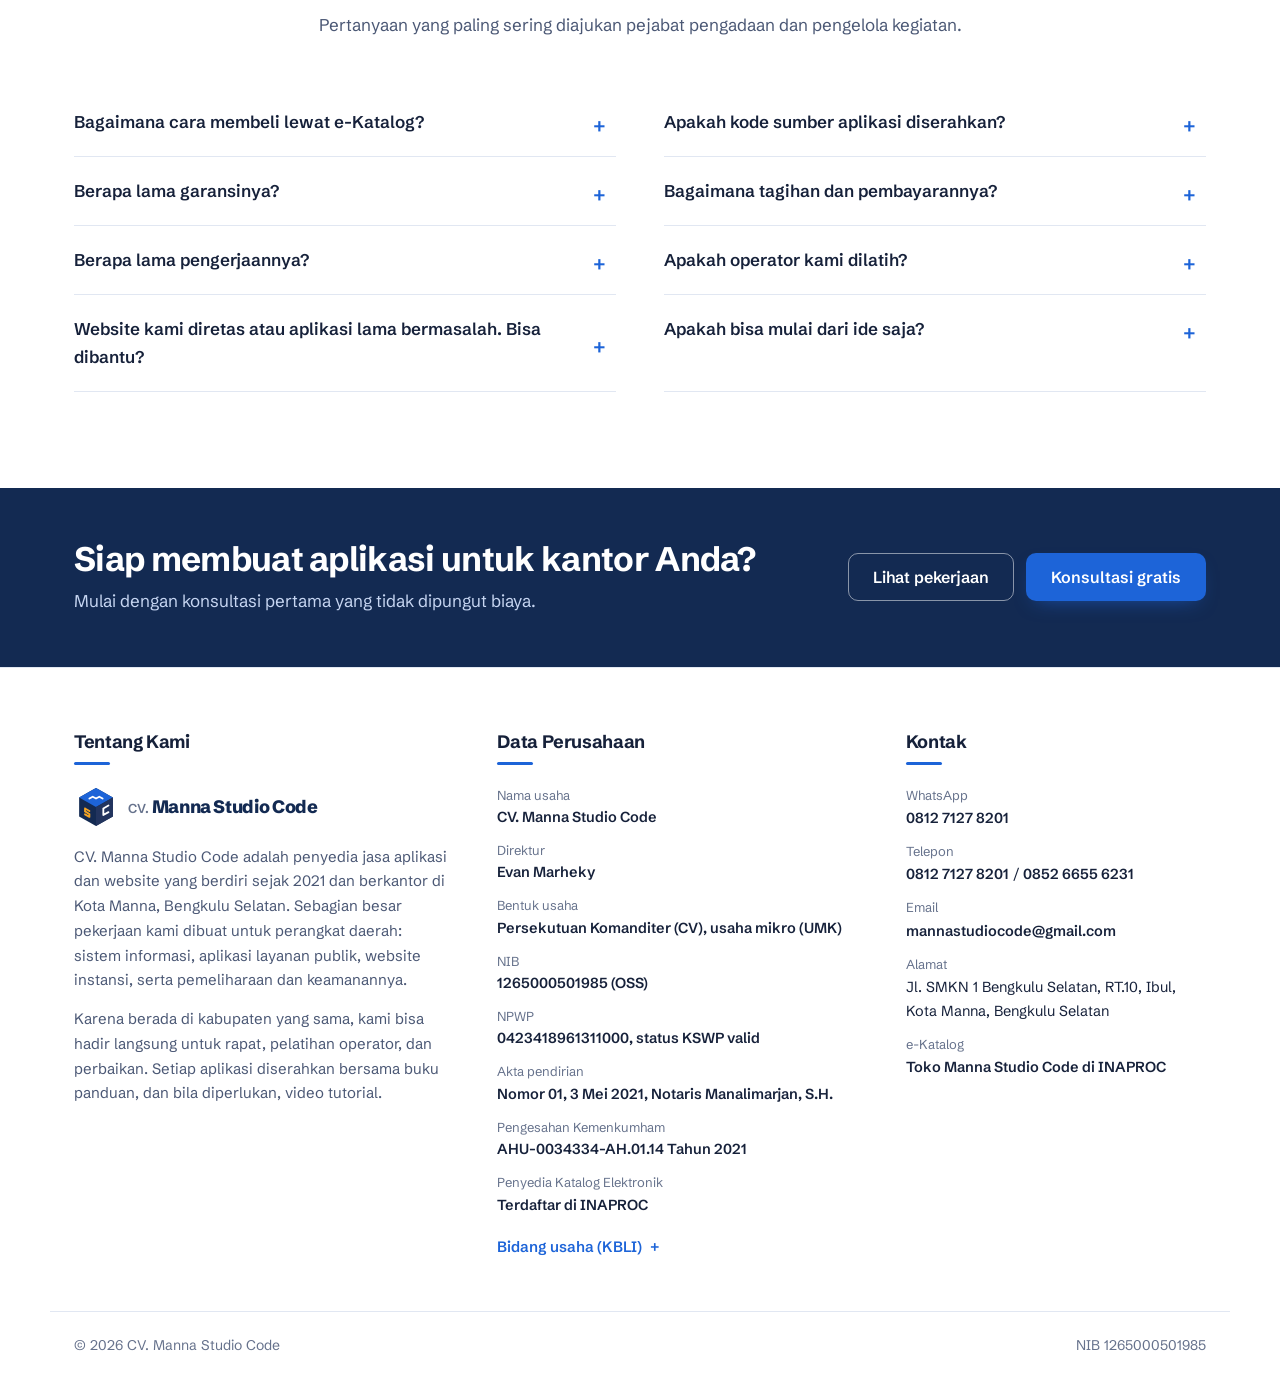
==== commit b9713950: "e-Katalog: bagian dikembalikan tanpa kartu produk, judul disesuaikan Co-Authored-By: Claude Opus 5.5" ====
--- a/index.html
+++ b/index.html
@@ -75,7 +75,7 @@
     <nav class="links" aria-label="Utama">
       <a href="#layanan">Layanan</a>
       <a href="#pekerjaan">Pekerjaan</a>
-      <a href="https://katalog.inaproc.id/manna-studio-code" target="_blank" rel="noopener">e-Katalog</a>
+      <a href="#katalog">e-Katalog</a>
       <a href="#tanya-jawab">Tanya jawab</a>
       <a href="https://wa.me/6281271278201" target="_blank" rel="noopener" class="btn btn-biru btn-kecil ajak-wa">Minta penawaran</a>
     </nav>
@@ -225,6 +225,15 @@
     </div>
   </section>
 
+  <!-- e-Katalog -->
+  <section id="katalog" class="sec sec-kabut">
+    <div class="wrap judul-tengah">
+      <h2>Pesan lewat e-Katalog INAPROC</h2>
+      <p>Aplikasi, jasa pemeliharaan, sewa server, dan lisensi kami sudah tayang di Katalog Elektronik INAPROC. Instansi bisa memesannya langsung lewat e-purchasing.</p>
+      <p class="katalog-cari"><a class="btn btn-biru" href="https://katalog.inaproc.id/manna-studio-code" target="_blank" rel="noopener">Buka toko kami di e-Katalog</a></p>
+    </div>
+  </section>
+
   <!-- Keunggulan -->
   <section class="unggul" aria-labelledby="unggul-judul">
     <div class="wrap">
--- a/css/site.css
+++ b/css/site.css
@@ -453,3 +453,7 @@
   .tek-daftar { gap: 28px; }
   .tek-daftar span { font-size: 16px; }
 }
+
+/* e-Katalog: cukup ajakan ke toko INAPROC */
+#katalog .judul-tengah { margin-bottom: 0; }
+#katalog .katalog-cari { margin: 28px 0 0; }
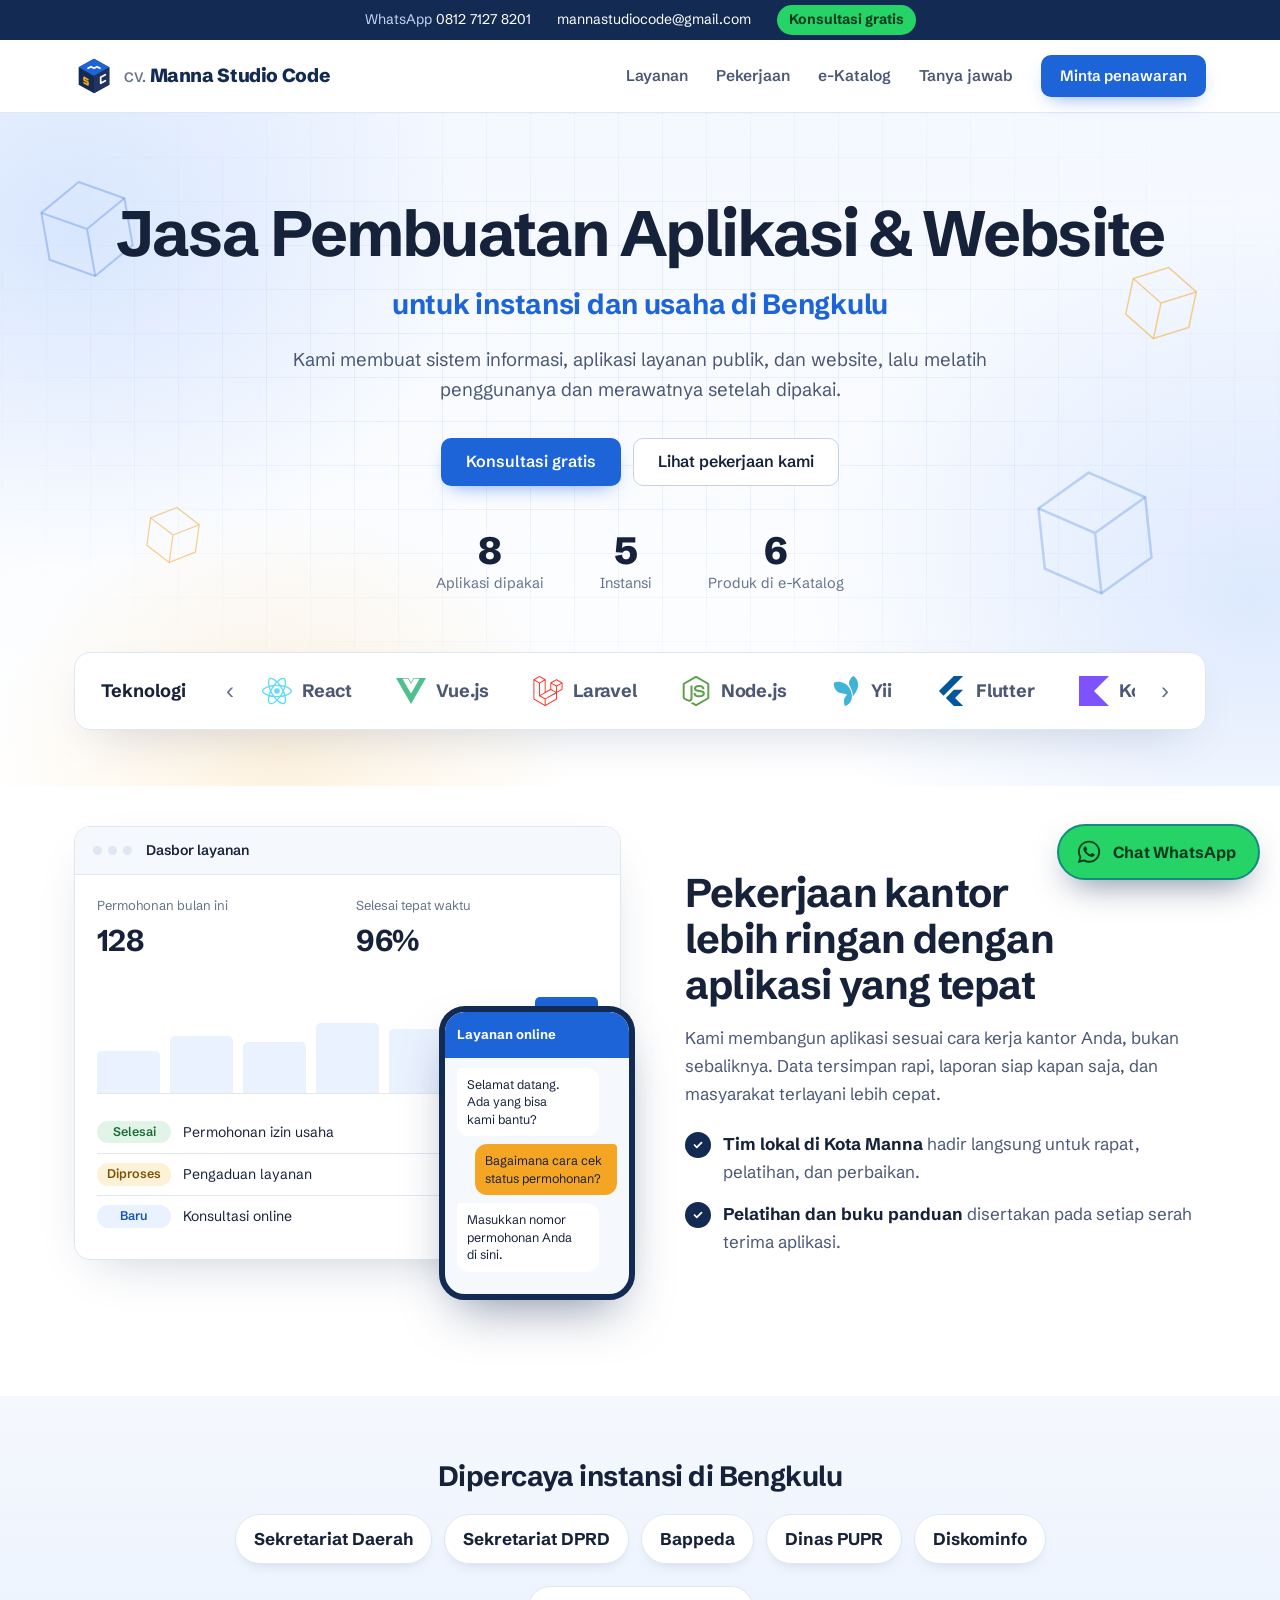
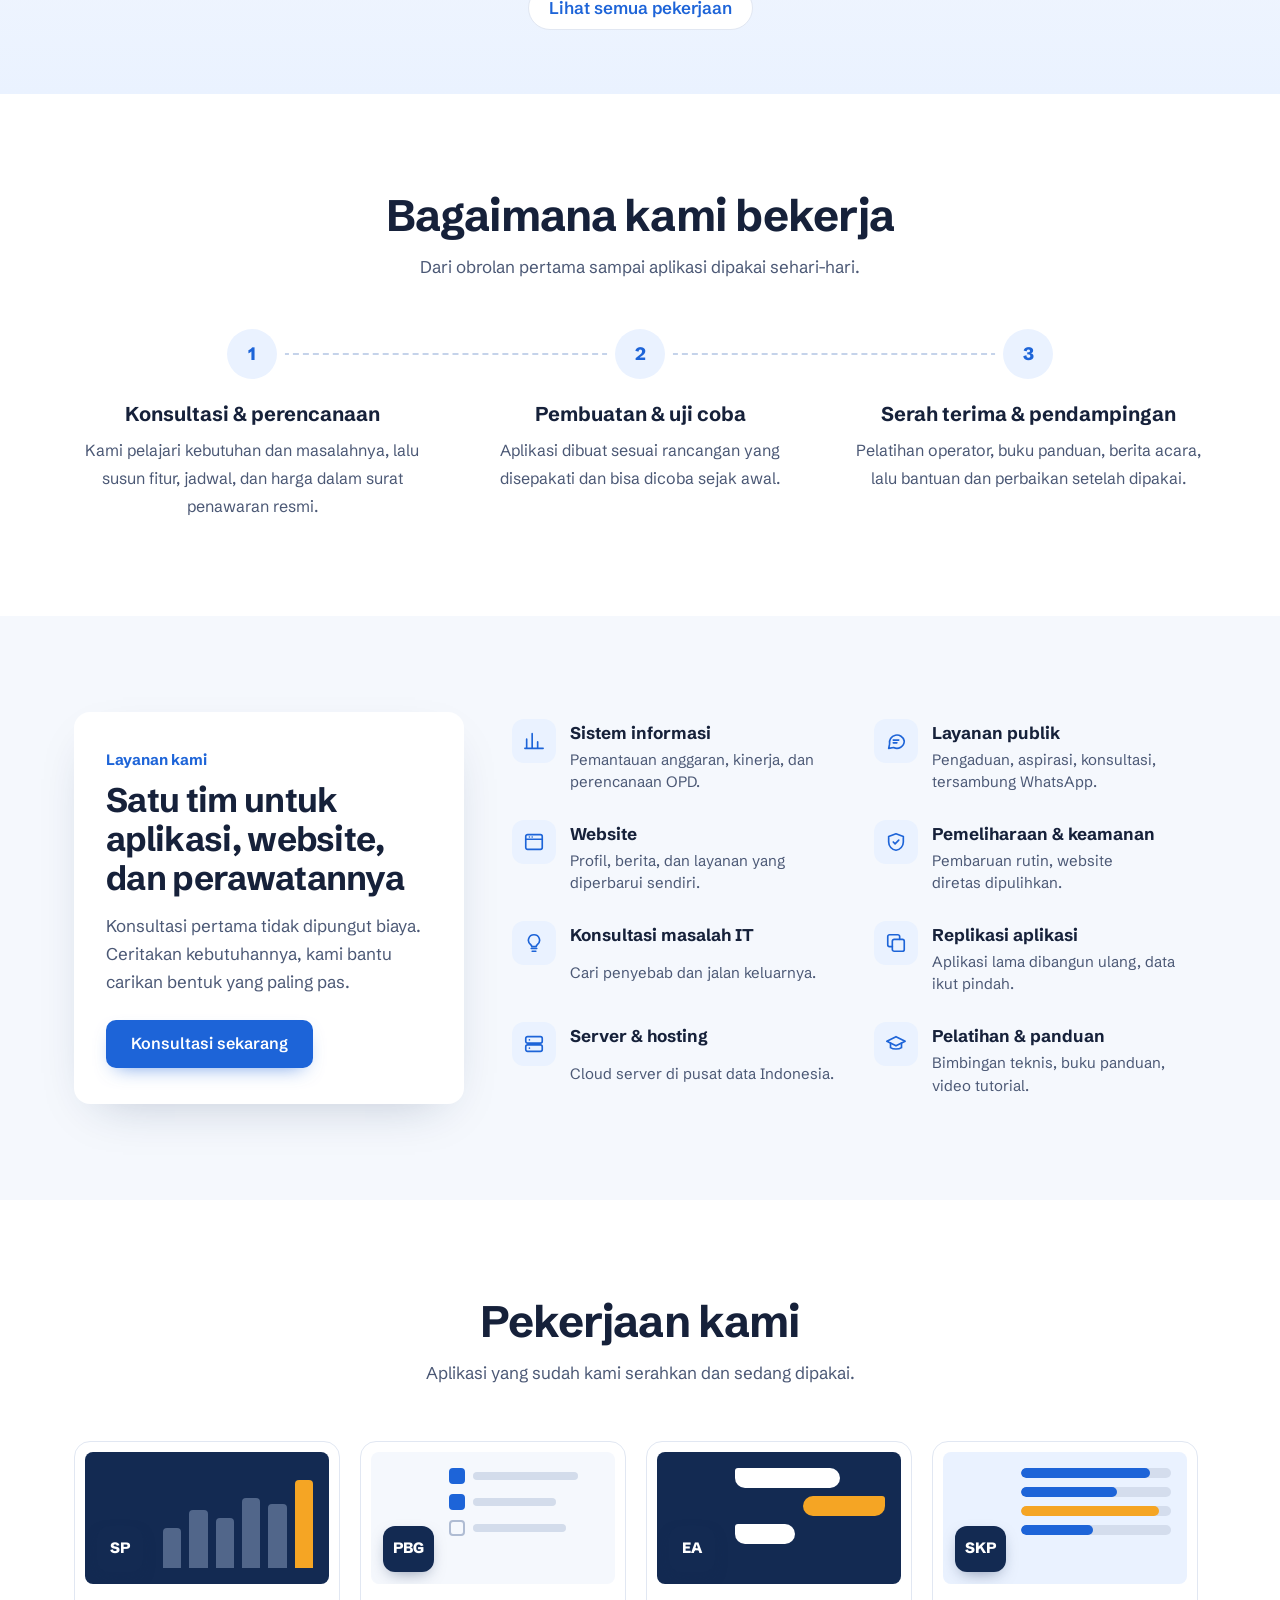
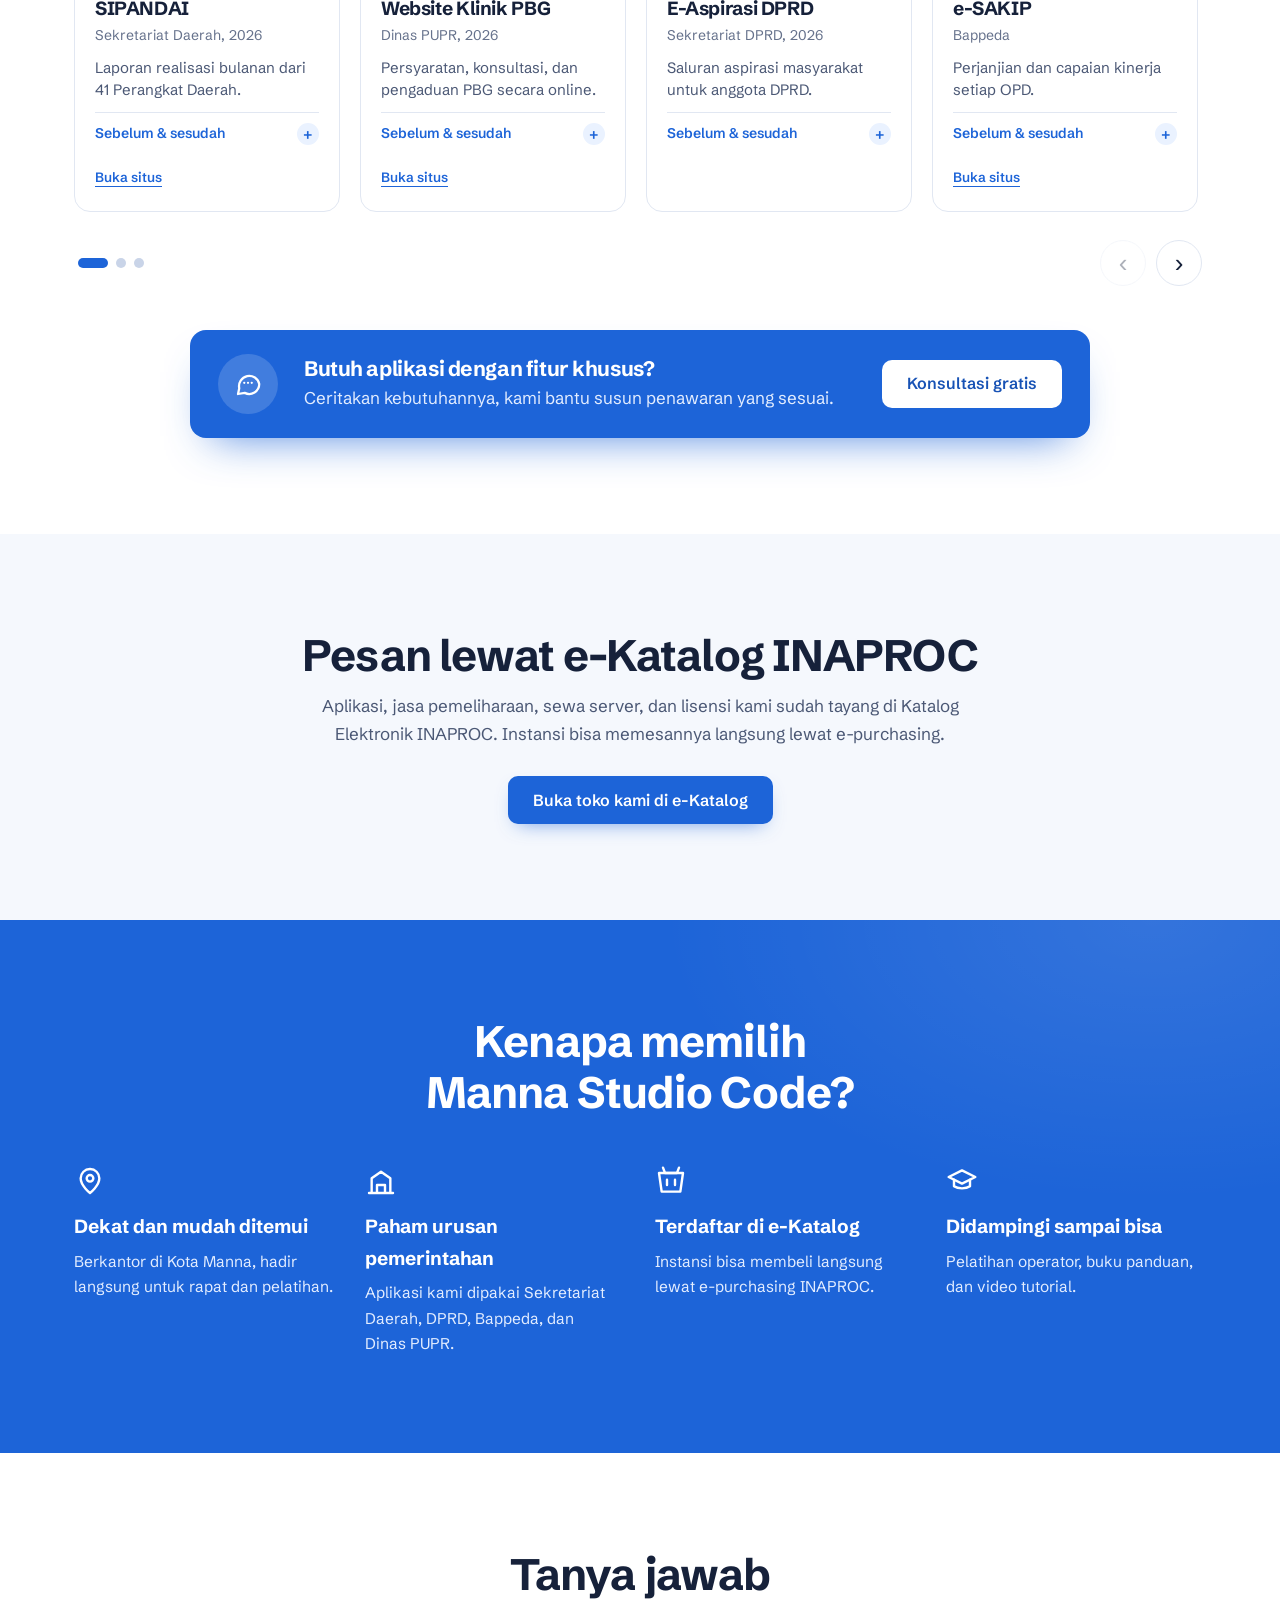
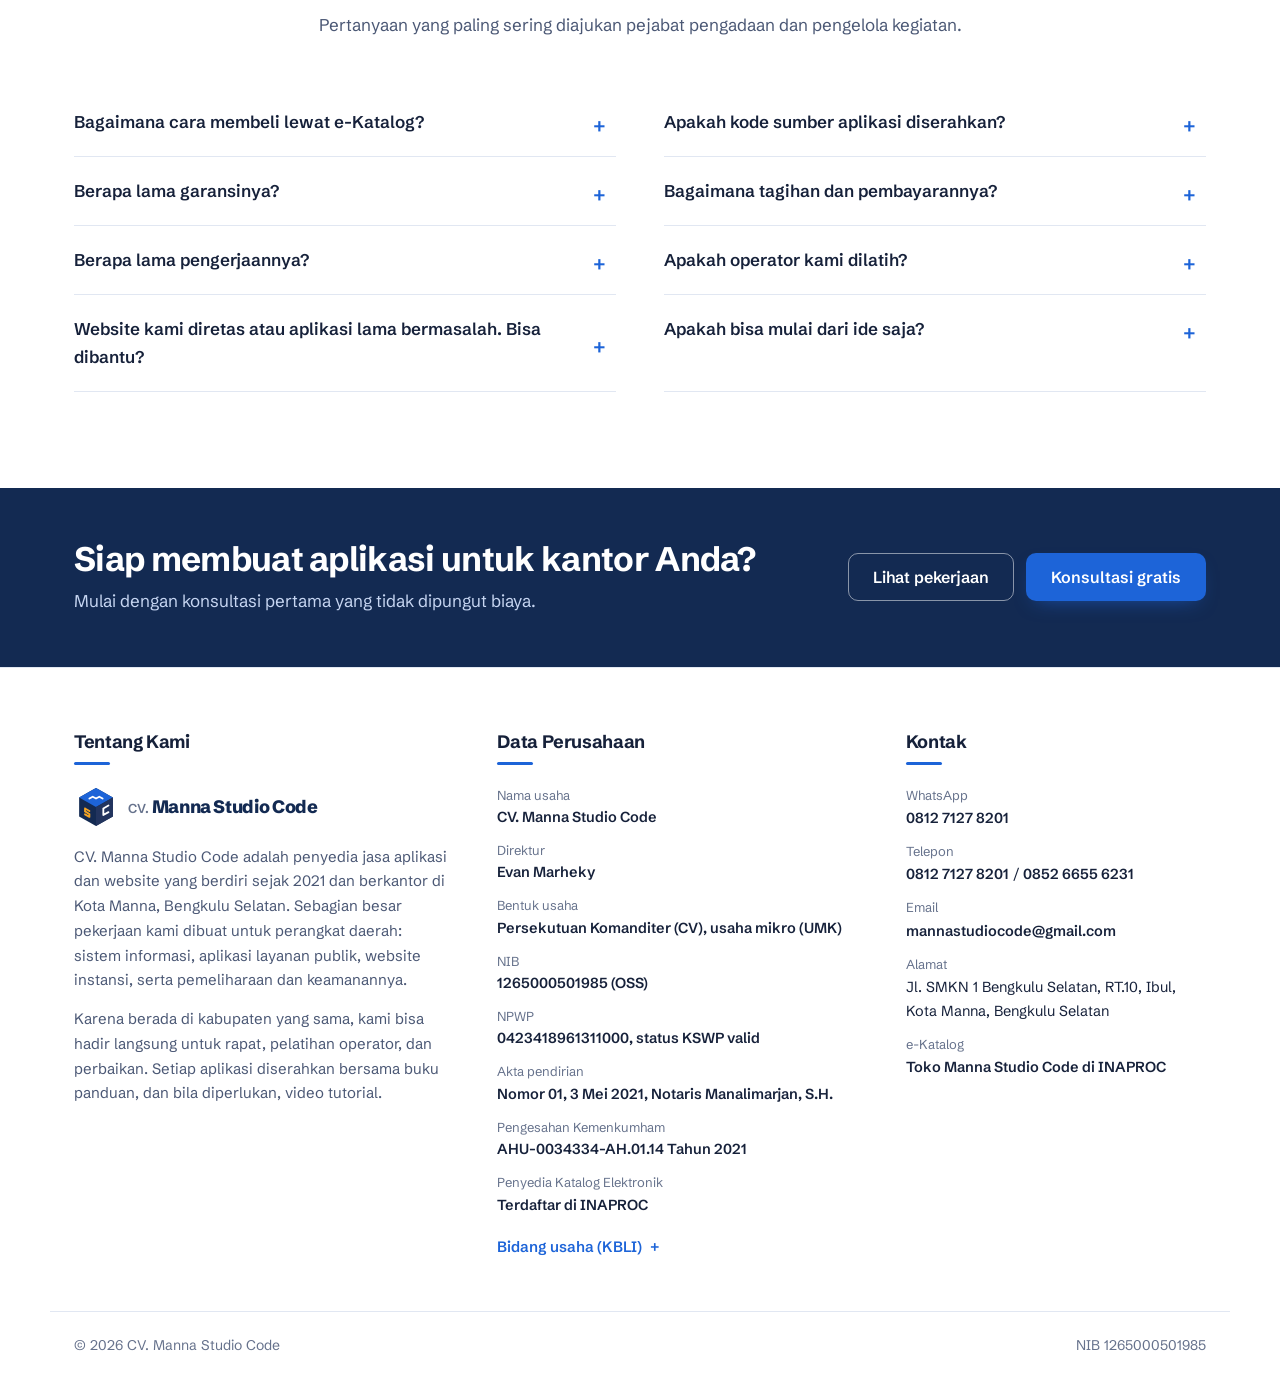
==== commit ace6963d: "Hero: latar kisi halus, cahaya biru-amber, dan kubus garis Co-Authored-By: Claude Opus 5.5 <noreply@" ====
--- a/index.html
+++ b/index.html
@@ -85,6 +85,7 @@
 <main id="isi">
   <!-- Pembuka -->
   <section class="hero">
+    <div class="hero-hias" aria-hidden="true"><svg class="kubus k1" viewBox="0 0 120 120"><path d="M60 8l46 26v52l-46 26-46-26V34z"/><path d="M14 34l46 26 46-26M60 60v52"/></svg><svg class="kubus k2" viewBox="0 0 120 120"><path d="M60 8l46 26v52l-46 26-46-26V34z"/><path d="M14 34l46 26 46-26M60 60v52"/></svg><svg class="kubus k3" viewBox="0 0 120 120"><path d="M60 8l46 26v52l-46 26-46-26V34z"/><path d="M14 34l46 26 46-26M60 60v52"/></svg><svg class="kubus k4" viewBox="0 0 120 120"><path d="M60 8l46 26v52l-46 26-46-26V34z"/><path d="M14 34l46 26 46-26M60 60v52"/></svg></div>
     <div class="wrap hero-in">
       <h1>Jasa Pembuatan Aplikasi &amp; Website</h1>
       <p class="hero-sub">untuk instansi dan usaha di Bengkulu</p>
--- a/css/site.css
+++ b/css/site.css
@@ -94,10 +94,31 @@
   position: relative; overflow: hidden; isolation: isolate;
   padding: 84px 0 56px; text-align: center;
   background:
-    radial-gradient(520px 520px at 8% 20%, rgba(59, 130, 246, .10), transparent 70%),
-    radial-gradient(620px 620px at 96% 70%, rgba(59, 130, 246, .12), transparent 70%),
-    var(--putih);
-}
+    radial-gradient(560px 480px at 6% 18%, rgba(59, 130, 246, .16), transparent 70%),
+    radial-gradient(640px 560px at 98% 72%, rgba(59, 130, 246, .16), transparent 70%),
+    radial-gradient(420px 360px at 22% 96%, rgba(245, 165, 36, .14), transparent 70%),
+    linear-gradient(180deg, #F4F8FF 0%, var(--putih) 100%);
+}
+/* Latar: kisi halus seperti kertas rancangan, memudar ke tepi */
+.hero::before {
+  content: ''; position: absolute; inset: 0; z-index: -1;
+  background-image:
+    linear-gradient(rgba(29, 100, 216, .07) 1px, transparent 1px),
+    linear-gradient(90deg, rgba(29, 100, 216, .07) 1px, transparent 1px);
+  background-size: 44px 44px;
+  background-position: center top;
+  -webkit-mask-image: radial-gradient(ellipse 75% 70% at 50% 40%, #000 30%, transparent 80%);
+  mask-image: radial-gradient(ellipse 75% 70% at 50% 40%, #000 30%, transparent 80%);
+}
+/* Kubus garis (dari logo) di sisi kiri & kanan */
+.hero-hias { position: absolute; inset: 0; z-index: -1; pointer-events: none; }
+.hero-hias .kubus { position: absolute; fill: none; stroke-width: 2.2; stroke-linejoin: round; }
+.hero-hias .k1 { left: 2.5%; top: 9%; width: 110px; stroke: rgba(29, 100, 216, .28); transform: rotate(-10deg); }
+.hero-hias .k2 { left: 11%; top: 58%; width: 64px; stroke: rgba(245, 165, 36, .55); transform: rotate(8deg); }
+.hero-hias .k3 { right: 6%; top: 22%; width: 84px; stroke: rgba(245, 165, 36, .5); transform: rotate(12deg); }
+.hero-hias .k4 { right: 9%; top: 52%; width: 140px; stroke: rgba(29, 100, 216, .24); transform: rotate(-6deg); }
+@media (max-width: 1040px) { .hero-hias .k2, .hero-hias .k3 { display: none; } .hero-hias .k1 { left: -30px; width: 90px; } .hero-hias .k4 { right: -40px; width: 110px; } }
+@media (max-width: 560px) { .hero-hias { display: none; } }
 .hero h1 { font-size: clamp(36px, 5.6vw, 64px); letter-spacing: -0.03em; }
 .hero-sub { margin: 10px 0 0; color: var(--biru); font-size: clamp(20px, 2.4vw, 28px); font-weight: 700; letter-spacing: -0.01em; }
 .lead { max-width: 40em; margin: 18px auto 32px; color: var(--tinta-2); font-size: 18.5px; }
